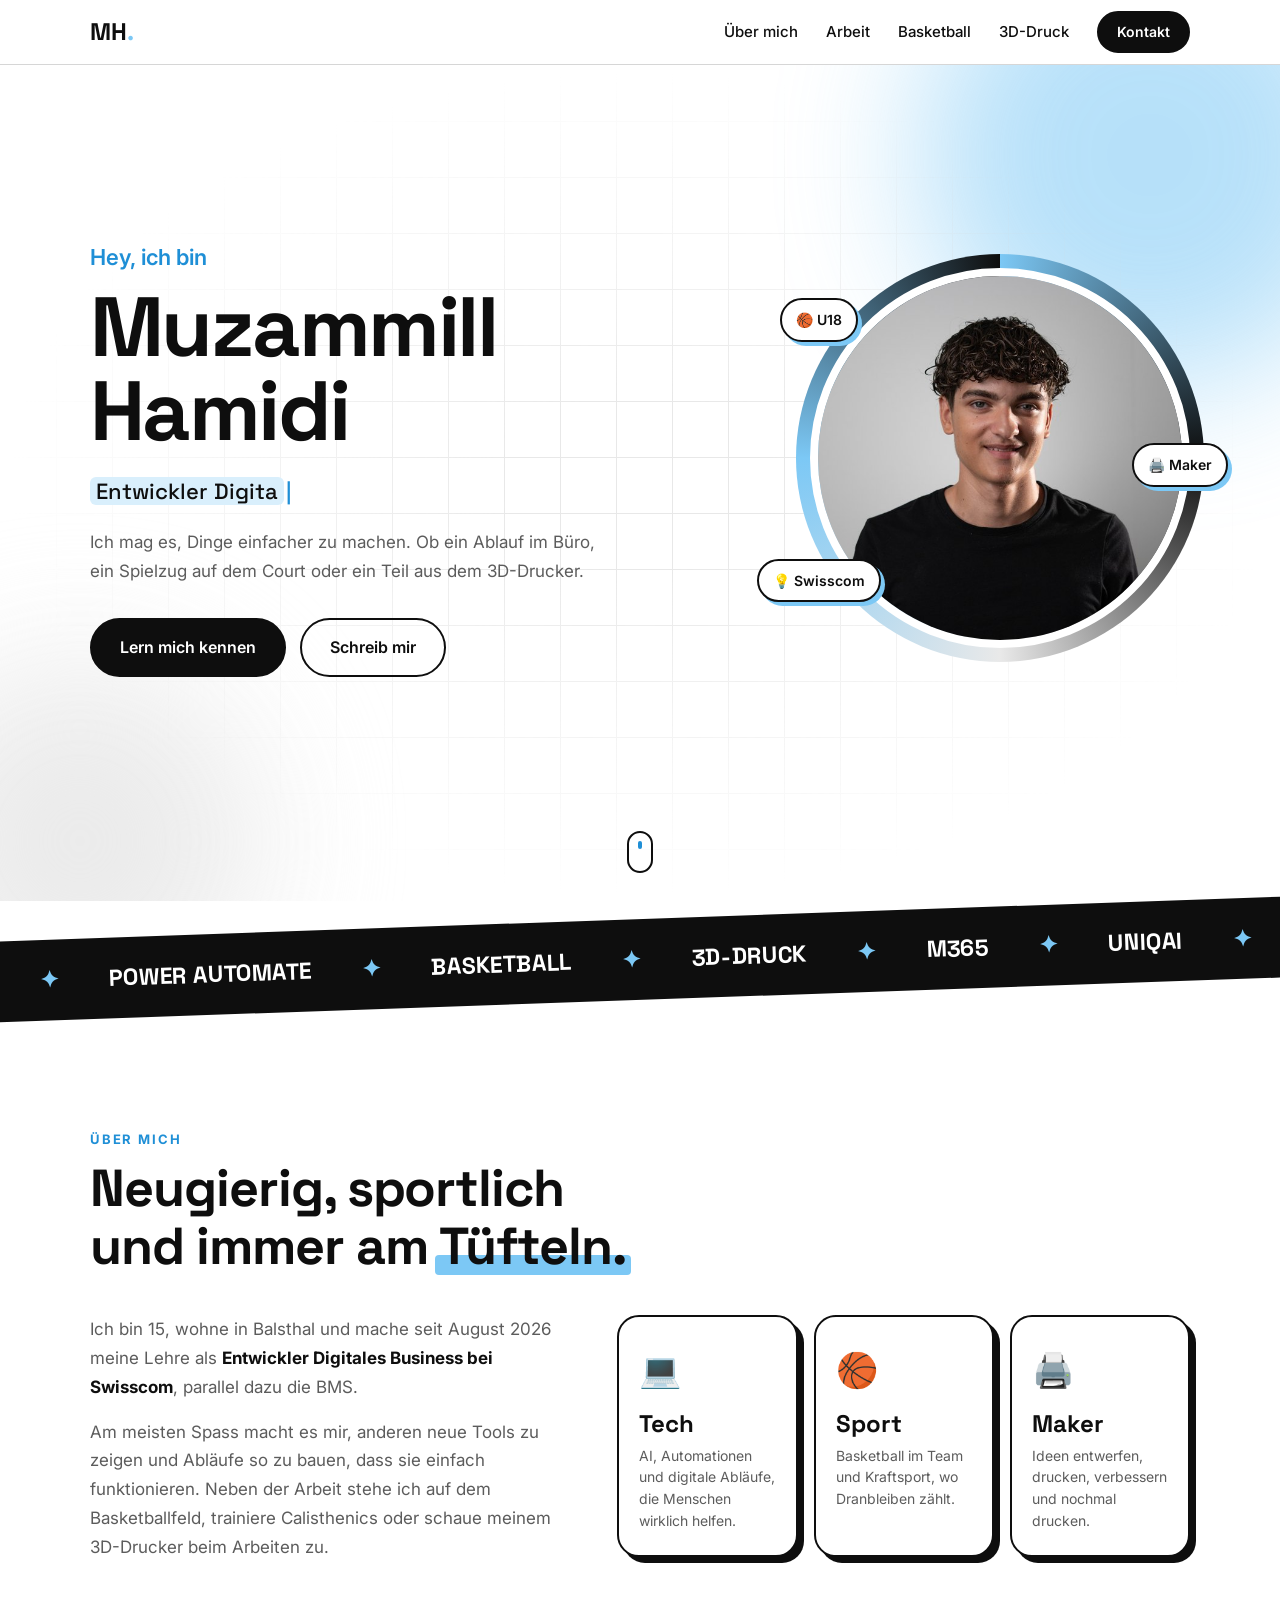
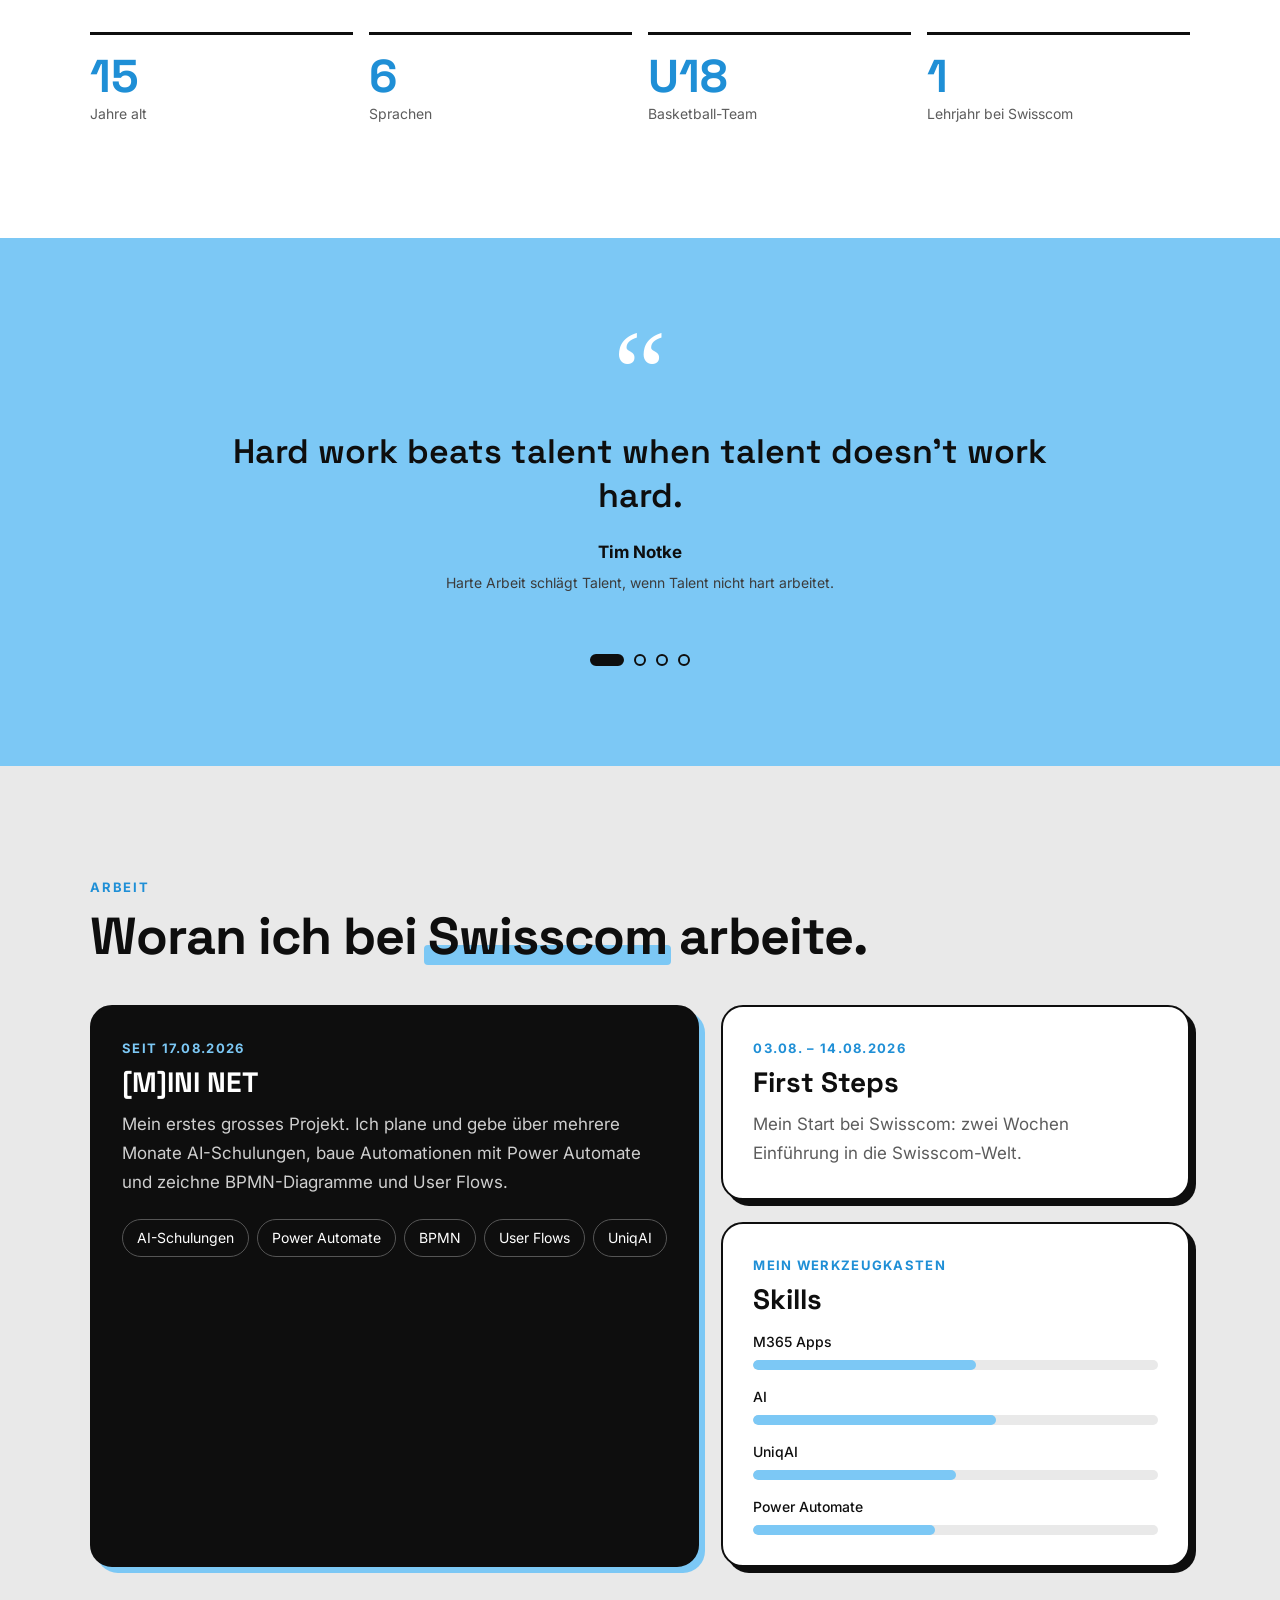
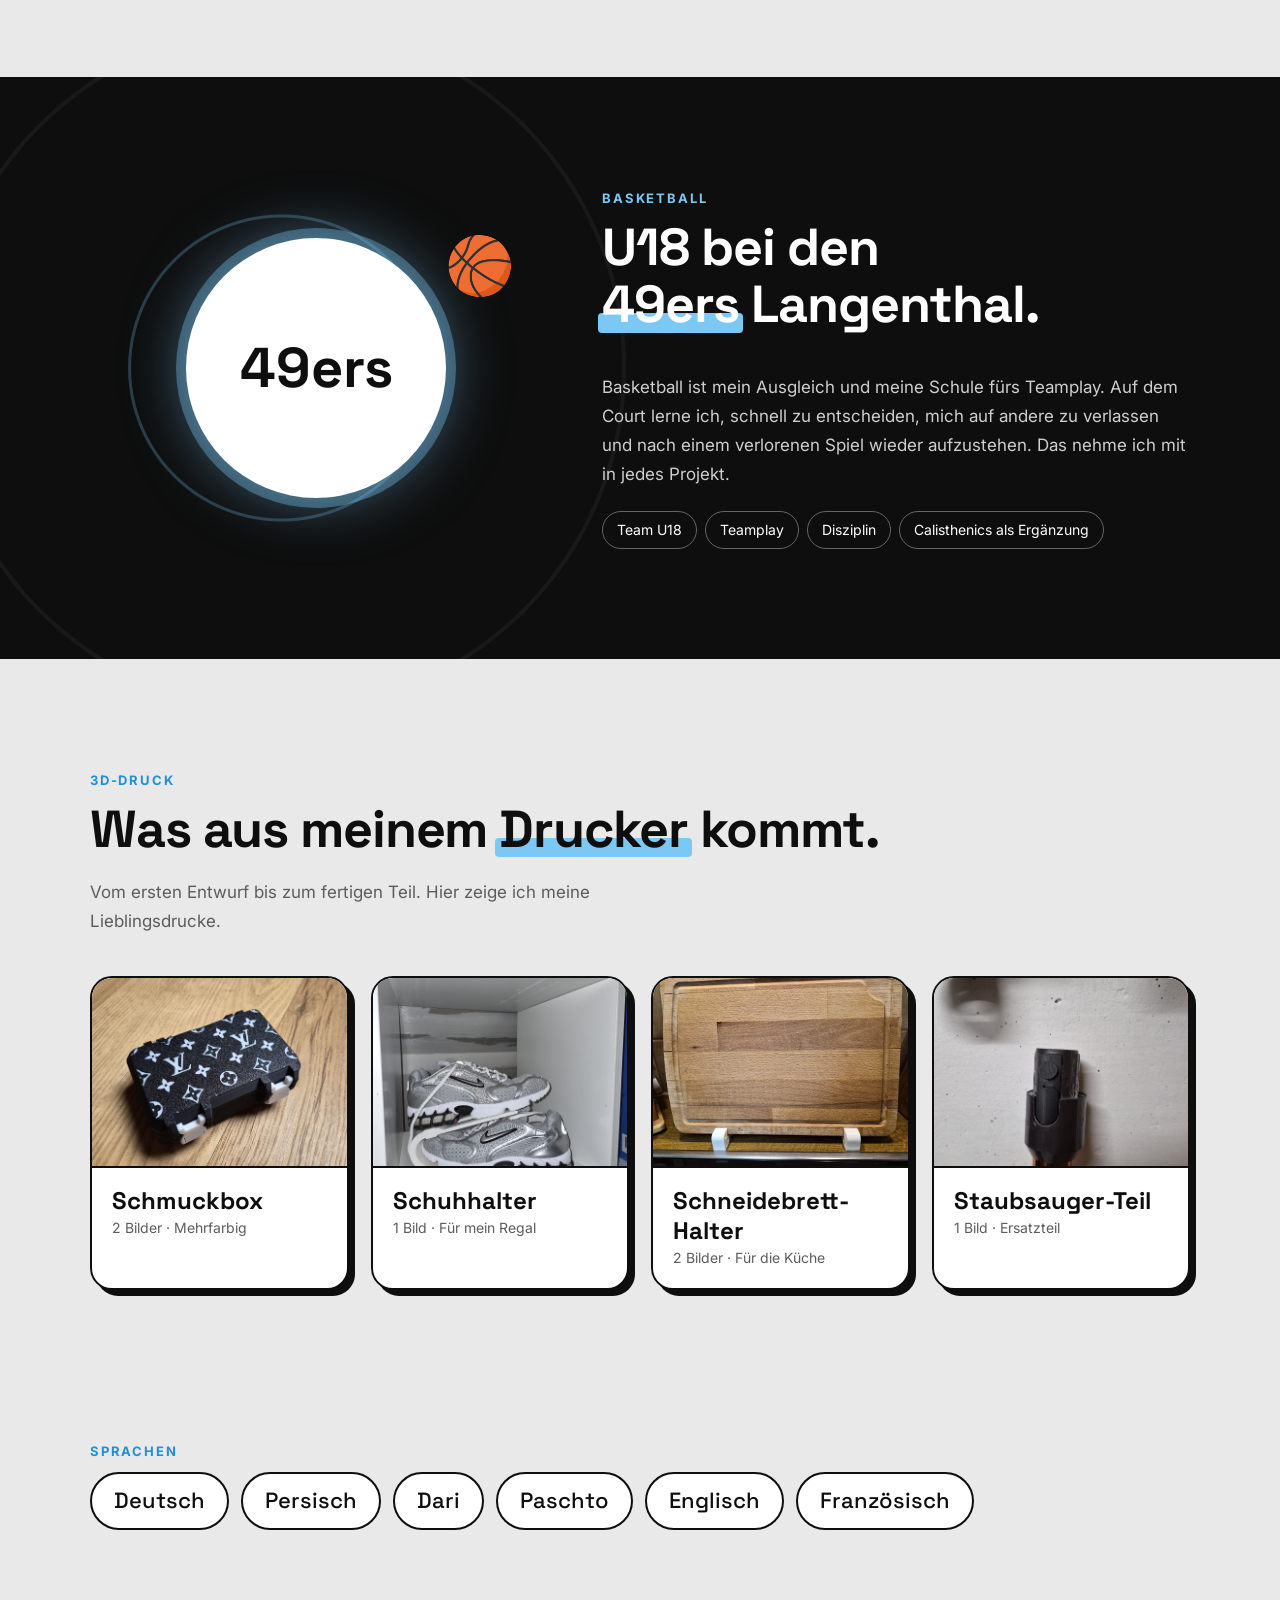
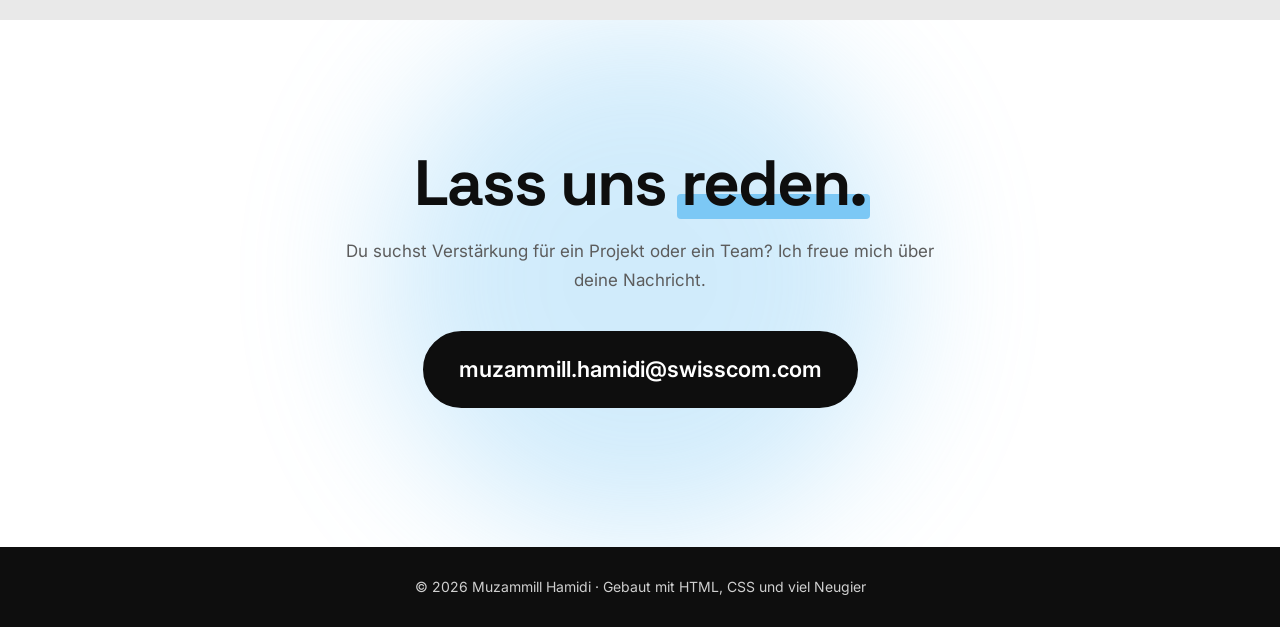
==== index.html @ befd512a "3D-Druck-Galerie mit echten Fotos, Grossansicht und getipptem Text Co-Authored-By: Claude Opus 5.5 (" ====
<!DOCTYPE html>
<html lang="de">
<head>
  <meta charset="UTF-8">
  <meta name="viewport" content="width=device-width, initial-scale=1.0">
  <title>Muzammill Hamidi</title>
  <meta name="description" content="Muzammill Hamidi: Lernender Entwickler Digitales Business bei Swisscom, Basketballer bei den 49ers Langenthal und Maker mit 3D-Drucker.">
  <link rel="preconnect" href="https://fonts.googleapis.com">
  <link rel="preconnect" href="https://fonts.gstatic.com" crossorigin>
  <link href="https://fonts.googleapis.com/css2?family=Space+Grotesk:wght@400;500;700&family=Inter:wght@400;500;600&display=swap" rel="stylesheet">
  <link rel="stylesheet" href="style.css?v=4">
</head>
<body class="loading">

  <div class="intro" aria-hidden="true"><div class="intro__logo">MH<span>.</span></div></div>

  <div class="progress" aria-hidden="true"></div>
  <div class="cursor-glow" aria-hidden="true"></div>

  <!-- ===== Navigation ===== -->
  <header class="nav">
    <div class="container nav__inner">
      <a href="#start" class="nav__logo">MH<span>.</span></a>
      <button class="nav__toggle" aria-label="Menü öffnen" aria-expanded="false">
        <span></span><span></span><span></span>
      </button>
      <nav class="nav__links">
        <a href="#ueber-mich">Über mich</a>
        <a href="#arbeit">Arbeit</a>
        <a href="#basketball">Basketball</a>
        <a href="#3d-druck">3D-Druck</a>
        <a href="#kontakt" class="btn btn--small">Kontakt</a>
      </nav>
    </div>
  </header>

  <main>

    <!-- ===== Hero ===== -->
    <section id="start" class="hero">
      <div class="blob blob--1" aria-hidden="true"></div>
      <div class="blob blob--2" aria-hidden="true"></div>
      <div class="grid-bg" aria-hidden="true"></div>

      <div class="container hero__inner">
        <div class="hero__text">
          <p class="hero__hello">Hey, ich bin</p>
          <h1 class="hero__name" data-split>Muzammill Hamidi</h1>
          <p class="hero__typed">
            <span class="typed" data-words="Entwickler Digitales Business|Basketballer bei den 49ers|3D-Druck-Maker|AI-Enthusiast"></span><span class="caret">|</span>
          </p>
          <p class="hero__lead">
            Ich mag es, Dinge einfacher zu machen. Ob ein Ablauf im Büro, ein Spielzug
            auf dem Court oder ein Teil aus dem 3D-Drucker.
          </p>
          <div class="hero__actions">
            <a href="#ueber-mich" class="btn magnetic">Lern mich kennen</a>
            <a href="#kontakt" class="btn btn--ghost magnetic">Schreib mir</a>
          </div>
        </div>
        <div class="hero__photo">
          <div class="ring" aria-hidden="true"></div>
          <img src="foto.jpg" alt="Porträt von Muzammill Hamidi">
          <span class="badge badge--1">🏀 U18</span>
          <span class="badge badge--2">💡 Swisscom</span>
          <span class="badge badge--3">🖨️ Maker</span>
        </div>
      </div>
      <a href="#ueber-mich" class="scroll-hint" aria-label="Nach unten scrollen"><span></span></a>
    </section>

    <!-- ===== Laufband ===== -->
    <div class="marquee" aria-hidden="true">
      <div class="marquee__track">
        <span>AI</span><span>Power Automate</span><span>Basketball</span><span>3D-Druck</span><span>M365</span><span>UniqAI</span><span>Calisthenics</span><span>User Flows</span><span>BPMN</span>
        <span>AI</span><span>Power Automate</span><span>Basketball</span><span>3D-Druck</span><span>M365</span><span>UniqAI</span><span>Calisthenics</span><span>User Flows</span><span>BPMN</span>
      </div>
    </div>

    <!-- ===== Über mich ===== -->
    <section id="ueber-mich" class="section">
      <div class="container">
        <p class="kicker reveal">Über mich</p>
        <h2 class="title reveal">Neugierig, sportlich <br>und immer am <span class="mark">Tüfteln.</span></h2>
        <div class="about">
          <div class="about__text reveal" data-anim="left">
            <p>
              Ich bin 15, wohne in Balsthal und mache seit August 2026 meine Lehre als
              <strong>Entwickler Digitales Business bei Swisscom</strong>, parallel dazu die BMS.
            </p>
            <p>
              Am meisten Spass macht es mir, anderen neue Tools zu zeigen und Abläufe so zu bauen,
              dass sie einfach funktionieren. Neben der Arbeit stehe ich auf dem Basketballfeld,
              trainiere Calisthenics oder schaue meinem 3D-Drucker beim Arbeiten zu.
            </p>
          </div>
          <div class="pillars">
            <div class="pillar reveal tilt" data-anim="flip">
              <span class="pillar__icon">💻</span>
              <h3>Tech</h3>
              <p>AI, Automationen und digitale Abläufe, die Menschen wirklich helfen.</p>
            </div>
            <div class="pillar reveal tilt" data-anim="flip">
              <span class="pillar__icon">🏀</span>
              <h3>Sport</h3>
              <p>Basketball im Team und Kraftsport, wo Dranbleiben zählt.</p>
            </div>
            <div class="pillar reveal tilt" data-anim="flip">
              <span class="pillar__icon">🖨️</span>
              <h3>Maker</h3>
              <p>Ideen entwerfen, drucken, verbessern und nochmal drucken.</p>
            </div>
          </div>
        </div>

        <div class="stats">
          <div class="stat reveal" data-anim="zoom"><span class="stat__num" data-count="15">0</span><span class="stat__label">Jahre alt</span></div>
          <div class="stat reveal" data-anim="zoom"><span class="stat__num" data-count="6">0</span><span class="stat__label">Sprachen</span></div>
          <div class="stat reveal" data-anim="zoom"><span class="stat__num" data-count="18" data-prefix="U">0</span><span class="stat__label">Basketball-Team</span></div>
          <div class="stat reveal" data-anim="zoom"><span class="stat__num" data-count="1">0</span><span class="stat__label">Lehrjahr bei Swisscom</span></div>
        </div>
      </div>
    </section>

    <!-- ===== Zitate ===== -->
    <section class="quotes" aria-label="Zitate, die mich motivieren">
      <div class="container">
        <span class="quotes__mark" aria-hidden="true">“</span>
        <div class="quotes__slides">
          <figure class="quote is-active">
            <blockquote>Hard work beats talent when talent doesn't work hard.</blockquote>
            <figcaption>Tim Notke <span>Harte Arbeit schlägt Talent, wenn Talent nicht hart arbeitet.</span></figcaption>
          </figure>
          <figure class="quote">
            <blockquote>Talent wins games, but teamwork and intelligence win championships.</blockquote>
            <figcaption>Michael Jordan <span>Talent gewinnt Spiele, Teamwork und Köpfchen gewinnen Meisterschaften.</span></figcaption>
          </figure>
          <figure class="quote">
            <blockquote>The best way to predict the future is to invent it.</blockquote>
            <figcaption>Alan Kay <span>Der beste Weg, die Zukunft vorherzusagen, ist, sie zu erfinden.</span></figcaption>
          </figure>
          <figure class="quote">
            <blockquote>Discipline is the bridge between goals and accomplishment.</blockquote>
            <figcaption>Jim Rohn <span>Disziplin ist die Brücke zwischen Zielen und Erfolg.</span></figcaption>
          </figure>
        </div>
        <div class="quotes__dots" role="tablist" aria-label="Zitat wählen"></div>
      </div>
    </section>

    <!-- ===== Arbeit ===== -->
    <section id="arbeit" class="section section--grey">
      <div class="container">
        <p class="kicker reveal">Arbeit</p>
        <h2 class="title reveal">Woran ich bei <span class="mark">Swisscom</span> arbeite.</h2>

        <div class="work">
          <article class="work__card work__card--big reveal tilt" data-anim="left">
            <p class="work__date">seit 17.08.2026</p>
            <h3>[M]INI NET</h3>
            <p>Mein erstes grosses Projekt. Ich plane und gebe über mehrere Monate AI-Schulungen,
              baue Automationen mit Power Automate und zeichne BPMN-Diagramme und User Flows.</p>
            <ul class="chips">
              <li>AI-Schulungen</li><li>Power Automate</li><li>BPMN</li><li>User Flows</li><li>UniqAI</li>
            </ul>
          </article>
          <article class="work__card reveal tilt" data-anim="right">
            <p class="work__date">03.08. – 14.08.2026</p>
            <h3>First Steps</h3>
            <p>Mein Start bei Swisscom: zwei Wochen Einführung in die Swisscom-Welt.</p>
          </article>
          <article class="work__card reveal tilt" data-anim="right">
            <p class="work__date">Mein Werkzeugkasten</p>
            <h3>Skills</h3>
            <div class="bars">
              <div class="bar"><span>M365 Apps</span><i style="--w:55%"></i></div>
              <div class="bar"><span>AI</span><i style="--w:60%"></i></div>
              <div class="bar"><span>UniqAI</span><i style="--w:50%"></i></div>
              <div class="bar"><span>Power Automate</span><i style="--w:45%"></i></div>
            </div>
          </article>
        </div>
      </div>
    </section>

    <!-- ===== Basketball ===== -->
    <section id="basketball" class="section section--court">
      <div class="court-lines" aria-hidden="true"></div>
      <div class="container basketball">
        <div class="basketball__logo reveal" data-anim="zoom">
          <a href="https://www.49ers.ch/" target="_blank" rel="noopener" class="logo-card tilt">
            <!-- Logo vom Verein 49ers Langenthal (49ers.ch) -->
            <img src="https://image.jimcdn.com/app/cms/image/transf/dimension=200x10000:format=jpg/path/s9ebbe057a96bcac0/image/ife8b5ab6457ed8f3/version/1695049292/image.jpg"
                 alt="Logo 49ers Langenthal"
                 onerror="this.replaceWith(Object.assign(document.createElement('span'),{className:'logo-fallback',textContent:'49ers'}))">
          </a>
          <div class="ball" aria-hidden="true">🏀</div>
        </div>
        <div class="basketball__text">
          <p class="kicker reveal">Basketball</p>
          <h2 class="title reveal">U18 bei den <br><span class="mark">49ers</span> Langenthal.</h2>
          <p class="reveal">
            Basketball ist mein Ausgleich und meine Schule fürs Teamplay. Auf dem Court lerne ich,
            schnell zu entscheiden, mich auf andere zu verlassen und nach einem verlorenen Spiel
            wieder aufzustehen. Das nehme ich mit in jedes Projekt.
          </p>
          <ul class="chips reveal">
            <li>Team U18</li><li>Teamplay</li><li>Disziplin</li><li>Calisthenics als Ergänzung</li>
          </ul>
        </div>
      </div>
    </section>

    <!-- ===== 3D-Druck ===== -->
    <section id="3d-druck" class="section section--grey">
      <div class="container">
        <p class="kicker reveal">3D-Druck</p>
        <h2 class="title reveal">Was aus meinem <span class="mark">Drucker</span> kommt.</h2>
        <p class="lead reveal">
          Vom ersten Entwurf bis zum fertigen Teil. Hier zeige ich meine Lieblingsdrucke.
        </p>

        <!-- So fügst du ein Projekt hinzu: Bilder in den Ordner "3d-druck" legen und eine Karte kopieren.
             data-images: alle Bilder des Projekts, getrennt mit |  (das erste wird auf der Karte gezeigt)
             data-text: der Text, der in der Grossansicht getippt wird -->
        <div class="gallery">
          <figure class="print reveal tilt" data-anim="flip"
                  data-images="3d-druck/schmuckbox-1.jpg|3d-druck/schmuckbox-2.jpg"
                  data-text="Eine Box für meine Uhr, Ketten und Kopfhörer. Mit Scharnier, zwei Klickverschlüssen und einem Muster auf dem Deckel und innen, mehrfarbig gedruckt.">
            <div class="print__img"><img src="3d-druck/schmuckbox-1.jpg" alt="Schwarze Schmuckbox mit weissem Muster" loading="lazy"></div>
            <figcaption><h3>Schmuckbox</h3><p>2 Bilder · Mehrfarbig</p></figcaption>
          </figure>
          <figure class="print reveal tilt" data-anim="flip"
                  data-images="3d-druck/schuhhalter-1.jpg"
                  data-text="Ein Schuh-Stapler: Ein Schuh steht oben, der andere darunter. So passen doppelt so viele Sneaker ins Regal.">
            <div class="print__img"><img src="3d-druck/schuhhalter-1.jpg" alt="Sneaker übereinander auf einem weissen Schuhhalter" loading="lazy"></div>
            <figcaption><h3>Schuhhalter</h3><p>1 Bild · Für mein Regal</p></figcaption>
          </figure>
          <figure class="print reveal tilt" data-anim="flip"
                  data-images="3d-druck/schneidebrett-1.jpg|3d-druck/schneidebrett-2.jpg"
                  data-text="Zwei Halter, damit unsere Schneidebretter in der Küche aufrecht stehen und trocknen können. Die Löcher sparen Material und lassen Luft durch.">
            <div class="print__img"><img src="3d-druck/schneidebrett-1.jpg" alt="Schneidebrett in zwei weissen Haltern" loading="lazy"></div>
            <figcaption><h3>Schneidebrett-Halter</h3><p>2 Bilder · Für die Küche</p></figcaption>
          </figure>
          <figure class="print reveal tilt" data-anim="flip"
                  data-images="3d-druck/staubsauger-1.jpg"
                  data-text="Ein eigenes Ersatzteil für unseren Staubsauger. Gemessen, konstruiert und so gedruckt, dass es genau auf das Rohr passt.">
            <div class="print__img"><img src="3d-druck/staubsauger-1.jpg" alt="Schwarzes gedrucktes Teil am Staubsaugerrohr" loading="lazy"></div>
            <figcaption><h3>Staubsauger-Teil</h3><p>1 Bild · Ersatzteil</p></figcaption>
          </figure>
        </div>
      </div>
    </section>

    <!-- ===== Sprachen ===== -->
    <section class="section section--tight section--grey">
      <div class="container">
        <p class="kicker reveal">Sprachen</p>
        <ul class="langs reveal">
          <li>Deutsch</li><li>Persisch</li><li>Dari</li><li>Paschto</li><li>Englisch</li><li>Französisch</li>
        </ul>
      </div>
    </section>

    <!-- ===== Kontakt ===== -->
    <section id="kontakt" class="section contact">
      <div class="blob blob--3" aria-hidden="true"></div>
      <div class="container">
        <h2 class="contact__title reveal" data-anim="zoom">Lass uns <span class="mark">reden.</span></h2>
        <p class="lead reveal">Du suchst Verstärkung für ein Projekt oder ein Team? Ich freue mich über deine Nachricht.</p>
        <a href="mailto:muzammill.hamidi@swisscom.com" class="btn btn--big magnetic reveal">muzammill.hamidi@swisscom.com</a>
      </div>
    </section>

  </main>

  <footer class="footer">
    <div class="container">
      <p>© <span id="jahr"></span> Muzammill Hamidi · Gebaut mit HTML, CSS und viel Neugier</p>
    </div>
  </footer>

  <!-- Grossansicht für 3D-Drucke -->
  <div class="lightbox" hidden>
    <button class="lightbox__close" aria-label="Schliessen">×</button>
    <div class="lightbox__body">
      <div class="lightbox__stage">
        <img class="lightbox__img" src="" alt="">
        <button class="lightbox__nav lightbox__nav--prev" aria-label="Vorheriges Bild">‹</button>
        <button class="lightbox__nav lightbox__nav--next" aria-label="Nächstes Bild">›</button>
      </div>
      <div class="lightbox__thumbs"></div>
      <div class="lightbox__info">
        <h3 class="lightbox__title"></h3>
        <p class="lightbox__text"><span class="lightbox__typed"></span><span class="caret">|</span></p>
      </div>
    </div>
  </div>

  <script src="script.js?v=4"></script>
</body>
</html>
---- style.css ----
/* ===== Farben (Hellblau, Weiss, Schwarz, Grau vom Lebenslauf) ===== */
:root {
  --white: #ffffff;
  --black: #0e0e0e;
  --grey: #e9e9e9;        /* Hellgrau vom Lebenslauf */
  --grey-dark: #3c3c3c;   /* Anthrazit vom Lebenslauf */
  --muted: #5c5c5c;
  --line: #d6d6d6;
  --blue: #7cc8f5;        /* Hellblau */
  --blue-soft: #d9effc;
  --blue-text: #1f8fd6;   /* Hellblau, etwas kräftiger für Text auf Weiss */
  --radius: 22px;
  --max: 1140px;

  /* Schriftgrössen: immer Titel > Untertitel > Text */
  --fs-h1: clamp(44px, 7vw, 84px);
  --fs-h2: clamp(32px, 4.6vw, 52px);
  --fs-h3: clamp(20px, 2vw, 24px);
  --fs-sub: clamp(18px, 2.2vw, 22px);
  --fs-body: 17px;
  --fs-small: 14px;
  --fs-kicker: 13px;
}

* { box-sizing: border-box; margin: 0; padding: 0; }

html { scroll-behavior: smooth; scroll-padding-top: 72px; }

body {
  font-family: "Inter", system-ui, -apple-system, "Segoe UI", sans-serif;
  color: var(--black);
  background: var(--white);
  line-height: 1.7;
  font-size: var(--fs-body);
  overflow-x: hidden;
}
body.loading { overflow: hidden; }

h1, h2, h3, .nav__logo, .stat__num, .quote blockquote, .hero__typed, .marquee span, .langs li {
  font-family: "Space Grotesk", "Inter", sans-serif;
}
h3 { font-size: var(--fs-h3); line-height: 1.25; }

main { overflow-x: clip; }
img { max-width: 100%; display: block; }
a { color: inherit; text-decoration: none; }
ul, ol { list-style: none; }

.container { width: 100%; max-width: var(--max); margin: 0 auto; padding: 0 20px; position: relative; z-index: 2; }

/* ===== Intro-Animation ===== */
.intro {
  position: fixed; inset: 0; z-index: 100; background: var(--black); color: var(--white);
  display: flex; align-items: center; justify-content: center;
  transition: transform .9s cubic-bezier(.77,0,.18,1);
}
.intro__logo { font-family: "Space Grotesk", sans-serif; font-size: 72px; font-weight: 700; letter-spacing: -.02em; animation: introPulse 1s ease both; }
.intro__logo span { color: var(--blue); }
.intro.done { transform: translateY(-100%); }
@keyframes introPulse { from { opacity: 0; transform: scale(.7); } to { opacity: 1; transform: none; } }

/* ===== Scroll-Fortschritt & Cursor-Licht ===== */
.progress {
  position: fixed; top: 0; left: 0; height: 4px; width: 100%; z-index: 50;
  background: var(--blue); transform-origin: left; transform: scaleX(0);
}
.cursor-glow {
  position: fixed; top: 0; left: 0; width: 380px; height: 380px; border-radius: 50%;
  pointer-events: none; z-index: 1; opacity: 0;
  background: radial-gradient(circle, rgba(124, 200, 245, .35), transparent 65%);
  transform: translate(-50%, -50%); transition: opacity .3s;
}

/* ===== Buttons ===== */
.btn {
  position: relative; overflow: hidden;
  display: inline-block; padding: 14px 28px; border-radius: 999px;
  background: var(--black); color: var(--white); font-weight: 600; font-size: 16px;
  border: 2px solid var(--black);
  transition: background .25s, color .25s, box-shadow .25s, transform .25s;
  overflow-wrap: anywhere;
}
.btn::after {   /* Glanz, der über den Button läuft */
  content: ""; position: absolute; top: 0; left: -60%; width: 40%; height: 100%;
  background: linear-gradient(90deg, transparent, rgba(255,255,255,.45), transparent);
  transform: skewX(-20deg); animation: shine 3.5s ease-in-out infinite;
}
@keyframes shine { 0%, 60% { left: -60%; } 100% { left: 130%; } }
.btn:hover, .btn:active { background: var(--blue); border-color: var(--blue); color: var(--black); box-shadow: 0 12px 30px rgba(124, 200, 245, .55); }
.btn--ghost { background: transparent; color: var(--black); }
.btn--ghost::after { display: none; }
.btn--small { padding: 7px 18px; font-size: var(--fs-small); }
.btn--big { font-size: var(--fs-sub); padding: 18px 34px; }

/* ===== Navigation ===== */
.nav {
  position: sticky; top: 0; z-index: 40;
  background: rgba(255, 255, 255, .8); backdrop-filter: blur(12px);
  border-bottom: 1px solid var(--line);
}
.nav__inner { display: flex; align-items: center; justify-content: space-between; height: 64px; }
.nav__logo { font-weight: 700; font-size: 24px; }
.nav__logo span { color: var(--blue); }
.nav__links { display: flex; align-items: center; gap: 28px; font-size: 15px; font-weight: 500; }
.nav__links a:not(.btn) { position: relative; }
.nav__links a:not(.btn)::after {
  content: ""; position: absolute; left: 0; bottom: -4px; height: 3px; width: 100%; border-radius: 2px;
  background: var(--blue); transform: scaleX(0); transform-origin: right; transition: transform .3s;
}
.nav__links a:not(.btn):hover::after { transform: scaleX(1); transform-origin: left; }
.nav__toggle { display: none; background: none; border: 0; cursor: pointer; padding: 8px; }
.nav__toggle span { display: block; width: 24px; height: 2px; background: var(--black); margin: 5px 0; transition: transform .3s, opacity .3s; }
.nav__toggle[aria-expanded="true"] span:nth-child(1) { transform: translateY(7px) rotate(45deg); }
.nav__toggle[aria-expanded="true"] span:nth-child(2) { opacity: 0; }
.nav__toggle[aria-expanded="true"] span:nth-child(3) { transform: translateY(-7px) rotate(-45deg); }

/* ===== Hintergrund-Effekte ===== */
.blob {
  position: absolute; border-radius: 50%; filter: blur(70px); z-index: 0;
  animation: float 12s ease-in-out infinite alternate;
}
.blob--1 { width: 460px; height: 460px; background: var(--blue); top: -140px; right: -100px; opacity: .55; }
.blob--2 { width: 360px; height: 360px; background: var(--grey); bottom: -120px; left: -100px; opacity: .9; animation-delay: -5s; }
.blob--3 { width: 520px; height: 520px; background: var(--blue); top: 0; left: 50%; margin-left: -260px; opacity: .35; }
@keyframes float {
  0% { transform: translate(0, 0) scale(1); }
  100% { transform: translate(-60px, 60px) scale(1.2); }
}
.grid-bg {
  position: absolute; inset: 0; z-index: 0;
  background-image: linear-gradient(var(--line) 1px, transparent 1px), linear-gradient(90deg, var(--line) 1px, transparent 1px);
  background-size: 56px 56px; opacity: .55;
  mask-image: radial-gradient(ellipse at center, #000 15%, transparent 70%);
  -webkit-mask-image: radial-gradient(ellipse at center, #000 15%, transparent 70%);
}

/* ===== Hero ===== */
.hero { position: relative; overflow: hidden; min-height: calc(100vh - 64px); display: flex; align-items: center; padding: 60px 0 110px; }
.hero__inner { display: grid; grid-template-columns: 1.25fr 1fr; gap: 60px; align-items: center; }
.hero__hello { color: var(--blue-text); font-weight: 600; font-size: var(--fs-sub); }
.hero__name { font-size: var(--fs-h1); line-height: 1; letter-spacing: -0.03em; margin: 8px 0 20px; }
.hero__name .word { display: inline-block; white-space: nowrap; }
.hero__name .char { display: inline-block; opacity: 0; transform: translateY(80%) rotate(10deg); }
.started .hero__name .char { animation: charIn .8s cubic-bezier(.2,.8,.2,1) forwards; }
@keyframes charIn { to { opacity: 1; transform: none; } }
.hero__typed { font-size: var(--fs-sub); font-weight: 500; min-height: 1.5em; }
.typed { background: var(--blue-soft); padding: 0 6px; border-radius: 6px; }
.caret { color: var(--blue-text); animation: blink 1s steps(1) infinite; margin-left: 2px; }
@keyframes blink { 50% { opacity: 0; } }
.hero__lead { color: var(--muted); max-width: 520px; margin-top: 18px; }
.hero__actions { display: flex; flex-wrap: wrap; gap: 14px; margin-top: 32px; }

.hero__photo { position: relative; max-width: 380px; margin-left: auto; width: 100%; }
.hero__photo img {
  position: relative; z-index: 1; width: 100%; aspect-ratio: 1; object-fit: cover; border-radius: 50%;
  border: 8px solid var(--white);
}
.ring {
  position: absolute; inset: -14px; border-radius: 50%; z-index: 0;
  background: conic-gradient(from 0deg, var(--blue), var(--black) 25%, var(--grey) 50%, var(--blue) 75%, var(--black));
  animation: spin 6s linear infinite;
}
@keyframes spin { to { transform: rotate(360deg); } }
.badge {
  position: absolute; z-index: 2; background: var(--white);
  border: 2px solid var(--black); padding: 8px 14px; border-radius: 999px; font-size: var(--fs-small); font-weight: 600;
  box-shadow: 4px 4px 0 var(--blue);
  animation: bob 3.5s ease-in-out infinite;
}
.badge--1 { top: 8%; left: -8%; }
.badge--2 { bottom: 12%; left: -14%; animation-delay: -1.2s; }
.badge--3 { top: 46%; right: -10%; animation-delay: -2.4s; }
@keyframes bob { 50% { transform: translateY(-14px) rotate(-3deg); } }

.scroll-hint {
  position: absolute; bottom: 28px; left: 50%; margin-left: -13px; z-index: 2;
  width: 26px; height: 42px; border: 2px solid var(--black); border-radius: 20px;
}
.scroll-hint span {
  position: absolute; left: 50%; top: 8px; width: 4px; height: 8px; margin-left: -2px;
  background: var(--blue-text); border-radius: 2px; animation: scrollDot 1.6s infinite;
}
@keyframes scrollDot { 0% { opacity: 0; transform: translateY(0); } 40% { opacity: 1; } 100% { opacity: 0; transform: translateY(14px); } }

/* ===== Laufband ===== */
.marquee { overflow: hidden; background: var(--black); padding: 20px 0; transform: rotate(-2deg) scale(1.05); margin: 20px 0; }
.marquee__track { display: flex; gap: 48px; width: max-content; animation: marquee 25s linear infinite; }
.marquee span { font-size: var(--fs-sub); font-weight: 700; color: var(--white); white-space: nowrap; text-transform: uppercase; }
.marquee span::after { content: "✦"; color: var(--blue); margin-left: 48px; }
@keyframes marquee { to { transform: translateX(-50%); } }

/* ===== Sektionen ===== */
.section { padding: 110px 0; position: relative; overflow: hidden; }
.section--grey { background: var(--grey); }
.section--tight { padding: 40px 0 90px; }
.kicker { color: var(--blue-text); font-weight: 700; text-transform: uppercase; letter-spacing: .14em; font-size: var(--fs-kicker); margin-bottom: 10px; }
.title { font-size: var(--fs-h2); line-height: 1.1; letter-spacing: -0.02em; margin-bottom: 40px; }
.mark { position: relative; white-space: nowrap; z-index: 0; }
.mark::before {  /* hellblauer Marker, der sich beim Scrollen aufzieht */
  content: ""; position: absolute; left: -4px; right: -4px; bottom: .08em; height: .38em; z-index: -1;
  background: var(--blue); border-radius: 4px; transform: scaleX(0); transform-origin: left;
  transition: transform .9s cubic-bezier(.2,.8,.2,1) .4s;
}
.visible .mark::before, .mark.visible::before { transform: scaleX(1); }
.lead { color: var(--muted); max-width: 600px; margin: -20px 0 40px; }

/* Über mich */
.about { display: grid; grid-template-columns: 1fr 1.2fr; gap: 50px; align-items: start; }
.about__text { color: var(--muted); }
.about__text strong { color: var(--black); }
.about__text p + p { margin-top: 16px; }
.pillars { display: grid; grid-template-columns: repeat(3, 1fr); gap: 16px; }
.card-base, .pillar, .work__card, .print {
  background: var(--white); border: 2px solid var(--black); border-radius: var(--radius);
  box-shadow: 6px 6px 0 var(--black);
  transition: transform .3s, box-shadow .3s, background .3s;
}
.pillar:hover, .work__card:hover, .print:hover,
.pillar:active, .work__card:active, .print:active {
  transform: translate(-4px, -4px); box-shadow: 10px 10px 0 var(--blue);
}
.pillar { padding: 24px 20px; }
.pillar__icon { font-size: 34px; display: inline-block; margin-bottom: 10px; transition: transform .4s; }
.pillar:hover .pillar__icon { transform: scale(1.3) rotate(-12deg); }
.pillar h3 { margin-bottom: 6px; }
.pillar p { color: var(--muted); font-size: var(--fs-small); line-height: 1.55; }

.stats { display: grid; grid-template-columns: repeat(4, 1fr); gap: 16px; margin-top: 70px; }
.stat { border-top: 3px solid var(--black); padding-top: 18px; }
.stat__num { display: block; font-size: clamp(30px, 4vw, 46px); font-weight: 700; line-height: 1; color: var(--blue-text); }
.stat__label { color: var(--muted); font-size: var(--fs-small); }

/* Zitate */
.quotes { position: relative; overflow: hidden; padding: 100px 0; background: var(--blue); text-align: center; }
.quotes__mark { display: block; font-family: Georgia, serif; font-size: 120px; line-height: .6; color: var(--white); }
.quotes__slides { position: relative; min-height: 200px; max-width: 860px; margin: 20px auto 0; }
.quote { position: absolute; inset: 0; opacity: 0; transform: translateY(30px) scale(.97); transition: opacity .7s, transform .7s; pointer-events: none; }
.quote.is-active { opacity: 1; transform: none; pointer-events: auto; }
.quote blockquote { font-size: clamp(22px, 3.2vw, 34px); line-height: 1.3; font-weight: 600; }
.quote figcaption { margin-top: 20px; font-weight: 700; font-size: var(--fs-body); }
.quote figcaption span { display: block; font-weight: 400; color: var(--grey-dark); font-size: var(--fs-small); margin-top: 4px; }
.quotes__dots { display: flex; justify-content: center; gap: 10px; margin-top: 24px; }
.quotes__dots button { width: 12px; height: 12px; border-radius: 999px; border: 2px solid var(--black); background: transparent; cursor: pointer; transition: width .3s, background .3s; }
.quotes__dots button[aria-selected="true"] { width: 34px; background: var(--black); }

/* Arbeit */
.work { display: grid; grid-template-columns: 1.3fr 1fr; grid-template-rows: auto auto; gap: 22px; }
.work__card { padding: 30px; position: relative; overflow: hidden; }
.work__card--big { grid-row: span 2; background: var(--black); color: var(--white); box-shadow: 6px 6px 0 var(--blue); }
.work__card--big p { color: #cfcfcf !important; }
.work__card--big .chips li { border-color: #555; color: var(--white); }
.work__card h3 { font-size: clamp(22px, 2.4vw, 28px); margin-bottom: 10px; }
.work__card p { color: var(--muted); }
.work__date { font-size: var(--fs-kicker); text-transform: uppercase; letter-spacing: .1em; font-weight: 700; color: var(--blue-text) !important; margin-bottom: 6px; }
.work__card--big .work__date { color: var(--blue) !important; }
.chips { display: flex; flex-wrap: wrap; gap: 8px; margin-top: 22px; }
.chips li { border: 1.5px solid var(--black); padding: 6px 14px; border-radius: 999px; font-size: var(--fs-small); transition: background .2s; }
.chips li:hover { background: var(--blue); color: var(--black); border-color: var(--blue); }
.bars { display: grid; gap: 12px; margin-top: 8px; }
.bar span { font-size: var(--fs-small); font-weight: 500; }
.bar i { display: block; height: 10px; border-radius: 10px; background: var(--grey); position: relative; overflow: hidden; margin-top: 4px; }
.bar i::after {
  content: ""; position: absolute; inset: 0; width: var(--w); border-radius: 10px; background: var(--blue);
  transform: scaleX(0); transform-origin: left; transition: transform 1.6s cubic-bezier(.2,.8,.2,1) .3s;
}
.visible .bar i::after { transform: scaleX(1); }

/* Basketball (schwarzer Bereich) */
.section--court { background: var(--black); color: var(--white); }
.section--court .kicker { color: var(--blue); }
.court-lines {
  position: absolute; inset: 0; z-index: 0; opacity: .25;
  background:
    radial-gradient(circle at 22% 50%, transparent 150px, var(--blue) 151px, var(--blue) 153px, transparent 154px),
    radial-gradient(circle at 22% 50%, transparent 340px, var(--grey-dark) 341px, var(--grey-dark) 344px, transparent 345px);
  animation: courtPulse 6s ease-in-out infinite alternate;
}
@keyframes courtPulse { to { transform: scale(1.08); } }
.basketball { display: grid; grid-template-columns: 1fr 1.3fr; gap: 60px; align-items: center; }
.basketball__text p { color: #cfcfcf; }
.basketball .chips li { border-color: #666; }
.basketball__logo { position: relative; display: flex; justify-content: center; }
.logo-card {
  display: flex; align-items: center; justify-content: center;
  width: 260px; height: 260px; border-radius: 50%; background: var(--white); padding: 34px;
  box-shadow: 0 0 0 10px rgba(124, 200, 245, .35), 0 0 60px rgba(124, 200, 245, .5);
  animation: glow 3s ease-in-out infinite alternate;
}
@keyframes glow { to { box-shadow: 0 0 0 18px rgba(124, 200, 245, .15), 0 0 90px rgba(124, 200, 245, .7); } }
.logo-card img { max-height: 100%; object-fit: contain; }
.logo-fallback { color: var(--black); font-family: "Space Grotesk", sans-serif; font-size: 56px; font-weight: 700; }
.ball { position: absolute; right: 6%; top: -20px; font-size: 56px; animation: bounce .9s cubic-bezier(.5,0,.5,1) infinite alternate; }
@keyframes bounce { 0% { transform: translateY(0) rotate(0); } 100% { transform: translateY(90px) rotate(200deg); } }

/* 3D-Druck Galerie */
.gallery { display: grid; grid-template-columns: repeat(4, 1fr); gap: 22px; }
.print { overflow: hidden; cursor: pointer; }
.print__img { position: relative; aspect-ratio: 4 / 3; overflow: hidden; background: var(--grey); border-bottom: 2px solid var(--black); }
.print__img img { width: 100%; height: 100%; object-fit: cover; transition: transform .6s; }
.print__img::after { content: "Ansehen ↗"; position: absolute; right: 12px; bottom: 12px; background: var(--white); border: 2px solid var(--black); border-radius: 999px; padding: 4px 12px; font-size: var(--fs-small); font-weight: 600; opacity: 0; transform: translateY(8px); transition: opacity .3s, transform .3s; }
.print:hover .print__img::after { opacity: 1; transform: none; }
.print:hover .print__img img { transform: scale(1.1) rotate(1deg); }
.print__img--empty {
  display: flex; align-items: center; justify-content: center; color: var(--grey-dark); font-size: var(--fs-small); font-weight: 600;
  background: repeating-linear-gradient(45deg, var(--grey) 0 14px, var(--blue-soft) 14px 28px);
  background-size: 200% 200%; animation: stripes 8s linear infinite;
}
@keyframes stripes { to { background-position: 100% 100%; } }
.print__img--empty span { background: var(--white); border: 2px dashed var(--black); padding: 6px 14px; border-radius: 999px; }
.print figcaption { padding: 18px 20px; }
.print p { color: var(--muted); font-size: var(--fs-small); }

.lightbox {
  position: fixed; inset: 0; z-index: 60; background: rgba(14,14,14,.88); backdrop-filter: blur(6px);
  display: flex; align-items: center; justify-content: center; padding: 20px;
}
.lightbox[hidden] { display: none; }
.lightbox__body {
  max-width: 820px; width: 100%; max-height: calc(100vh - 40px); overflow-y: auto;
  background: var(--white); border: 2px solid var(--black); border-radius: var(--radius);
  box-shadow: 10px 10px 0 var(--blue); animation: pop .45s cubic-bezier(.2,.8,.2,1);
}
@keyframes pop { from { opacity: 0; transform: scale(.85) rotate(-2deg); } }
.lightbox__stage { position: relative; background: var(--grey); border-bottom: 2px solid var(--black); }
.lightbox__img { width: 100%; max-height: 62vh; object-fit: contain; margin: 0 auto; }
.lightbox__img.swap { animation: imgIn .5s ease; }
@keyframes imgIn { from { opacity: 0; transform: scale(1.04); } }
.lightbox__nav {
  position: absolute; top: 50%; margin-top: -24px; width: 48px; height: 48px; border-radius: 50%;
  border: 2px solid var(--black); background: var(--white); font-size: 28px; line-height: 1; cursor: pointer;
  box-shadow: 3px 3px 0 var(--black); transition: background .2s;
}
.lightbox__nav:hover { background: var(--blue); }
.lightbox__nav[hidden] { display: none; }
.lightbox__nav--prev { left: 14px; }
.lightbox__nav--next { right: 14px; }
.lightbox__thumbs { display: flex; gap: 10px; padding: 14px 24px 0; }
.lightbox__thumbs:empty { display: none; }
.lightbox__thumbs button {
  width: 64px; height: 64px; border-radius: 12px; border: 2px solid var(--line); cursor: pointer;
  background-size: cover; background-position: center; opacity: .6; transition: opacity .2s, border-color .2s;
}
.lightbox__thumbs button.active { opacity: 1; border-color: var(--black); box-shadow: 3px 3px 0 var(--blue); }
.lightbox__info { padding: 20px 24px 26px; }
.lightbox__title { font-size: var(--fs-h3); margin-bottom: 8px; }
.lightbox__text { font-family: "Space Grotesk", sans-serif; font-size: var(--fs-sub); line-height: 1.5; min-height: 4.5em; }
.lightbox__typed { background: var(--blue-soft); padding: 0 4px; border-radius: 4px; box-decoration-break: clone; -webkit-box-decoration-break: clone; }
.lightbox__close { position: absolute; top: 14px; right: 22px; background: none; border: 0; color: var(--white); font-size: 44px; cursor: pointer; z-index: 2; }

/* Sprachen */
.langs { display: flex; flex-wrap: wrap; gap: 12px; }
.langs li { font-size: clamp(18px, 2vw, 22px); font-weight: 500; padding: 8px 22px; border: 2px solid var(--black); border-radius: 999px; background: var(--white); transition: background .3s, transform .3s; }
.langs li:hover, .langs li:active { background: var(--blue); transform: translateY(-4px) rotate(-3deg); }

/* Kontakt */
.contact { text-align: center; padding: 130px 0; }
.contact__title { font-size: clamp(36px, 6vw, 64px); line-height: 1.05; letter-spacing: -0.03em; margin-bottom: 20px; }
.contact .lead { margin: 0 auto 36px; }

/* Footer */
.footer { padding: 28px 0; text-align: center; color: #cfcfcf; font-size: var(--fs-small); background: var(--black); }

/* ===== Einblenden beim Scrollen (verschiedene Richtungen) ===== */
.reveal { opacity: 0; transform: translateY(60px); transition: opacity .9s cubic-bezier(.2,.8,.2,1), transform .9s cubic-bezier(.2,.8,.2,1); transition-delay: var(--d, 0s); }
.reveal[data-anim="left"] { transform: translateX(-80px); }
.reveal[data-anim="right"] { transform: translateX(80px); }
.reveal[data-anim="zoom"] { transform: scale(.8); }
.reveal[data-anim="flip"] { transform: perspective(800px) rotateX(35deg) translateY(40px); }
.reveal.visible { opacity: 1; transform: none; }
/* Nach dem Einblenden übernehmen Hover-Effekte wieder */
.reveal.visible.pillar, .reveal.visible.work__card, .reveal.visible.print { transition: transform .3s, box-shadow .3s, opacity .9s; }

/* ===== Tablet ===== */
@media (max-width: 960px) {
  .about, .basketball { grid-template-columns: 1fr; }
  .gallery { grid-template-columns: repeat(2, 1fr); }
  .stats { grid-template-columns: repeat(2, 1fr); }
}

/* ===== Handy ===== */
@media (max-width: 760px) {
  :root { --fs-body: 16px; }
  .hero { text-align: center; min-height: auto; padding: 50px 0 110px; }
  .hero__inner { grid-template-columns: 1fr; gap: 44px; }
  .hero__photo { order: -1; max-width: 230px; margin: 0 auto; }
  .badge { font-size: 12px; padding: 6px 10px; }
  .badge--1 { left: -18%; } .badge--2 { left: -22%; } .badge--3 { right: -18%; }
  .hero__lead { margin-left: auto; margin-right: auto; }
  .hero__actions { justify-content: center; }
  .pillars, .work, .gallery { grid-template-columns: 1fr; }
  .work__card--big { grid-row: auto; }
  .section { padding: 80px 0; }
  .logo-card { width: 200px; height: 200px; padding: 26px; }
  .quotes__slides { min-height: 260px; }
  .cursor-glow { display: none; }
  .reveal[data-anim="left"], .reveal[data-anim="right"] { transform: translateY(60px); }

  .nav__toggle { display: block; }
  .nav__links {
    display: none; position: absolute; top: 64px; left: 0; right: 0;
    flex-direction: column; gap: 20px; padding: 28px; font-size: 18px;
    background: var(--white); border-bottom: 2px solid var(--black);
  }
  .nav__links.open { display: flex; animation: menuIn .3s ease; }
  @keyframes menuIn { from { opacity: 0; transform: translateY(-10px); } }
}
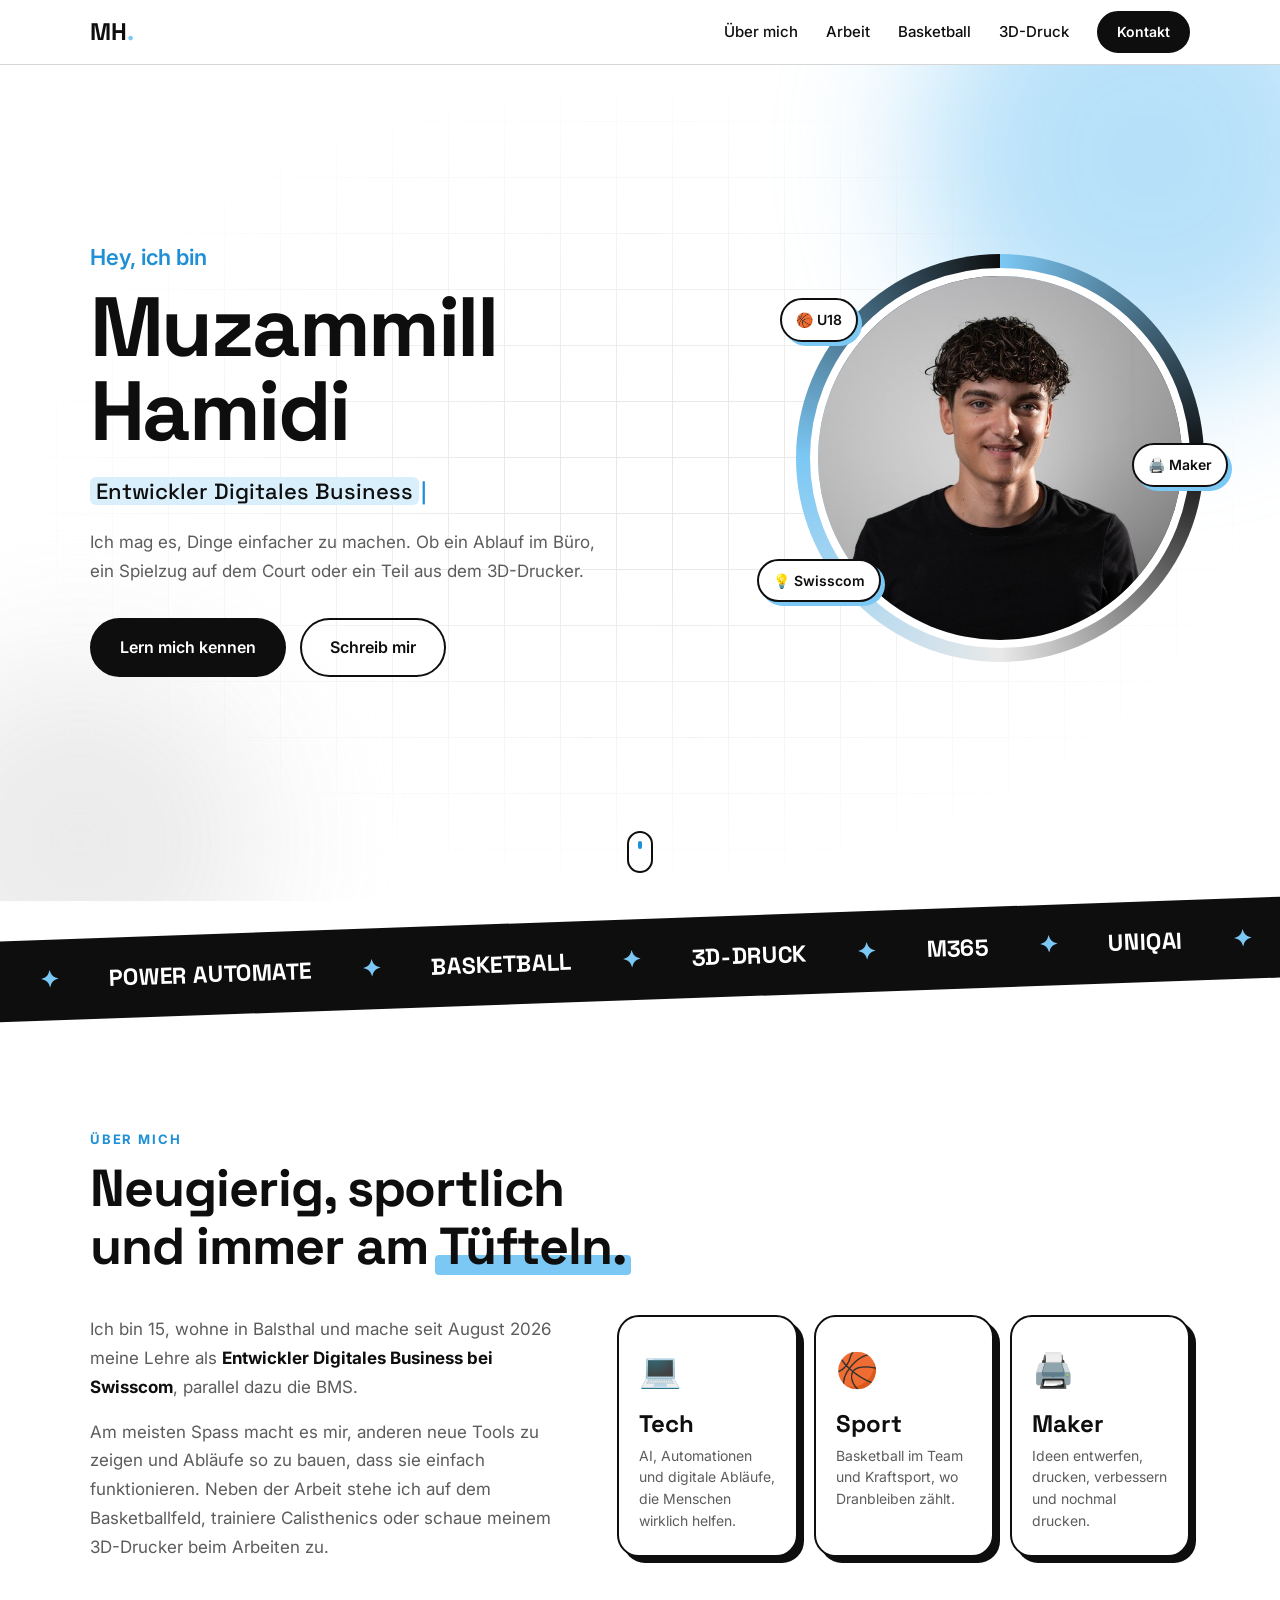
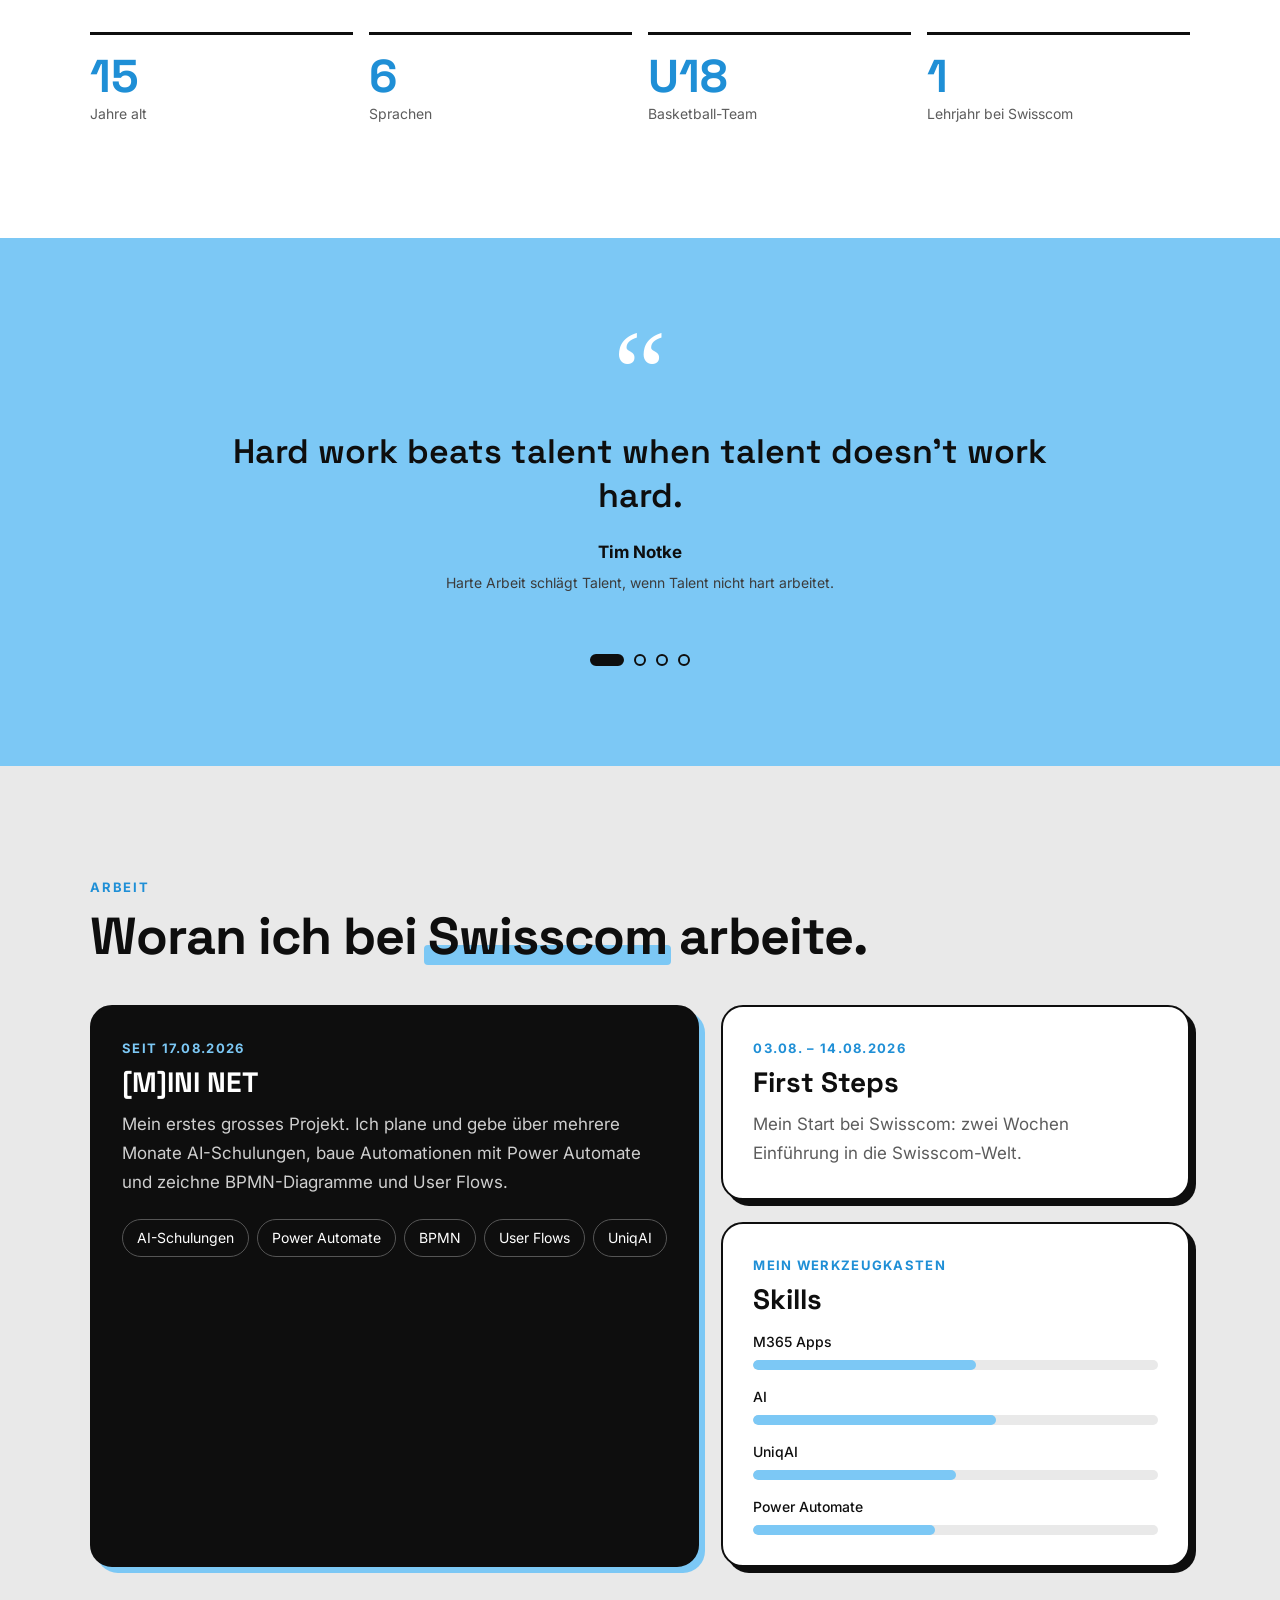
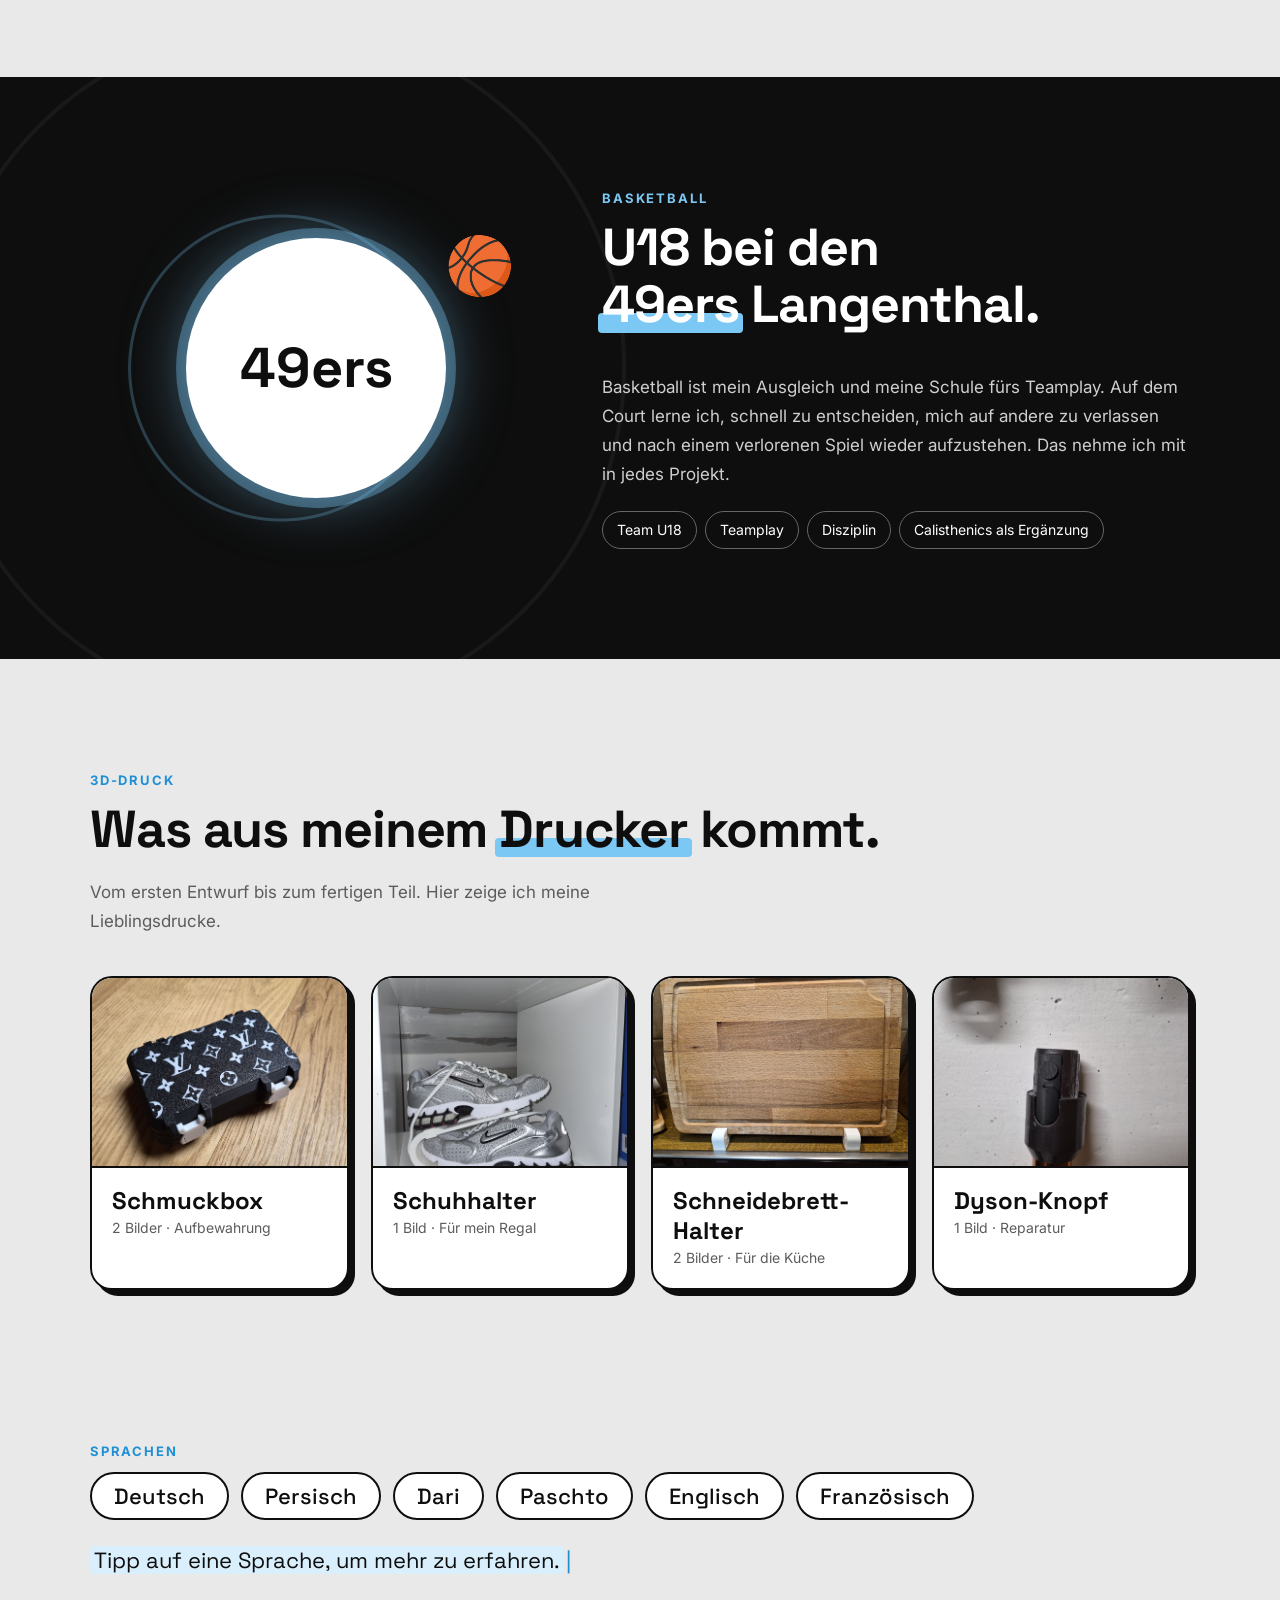
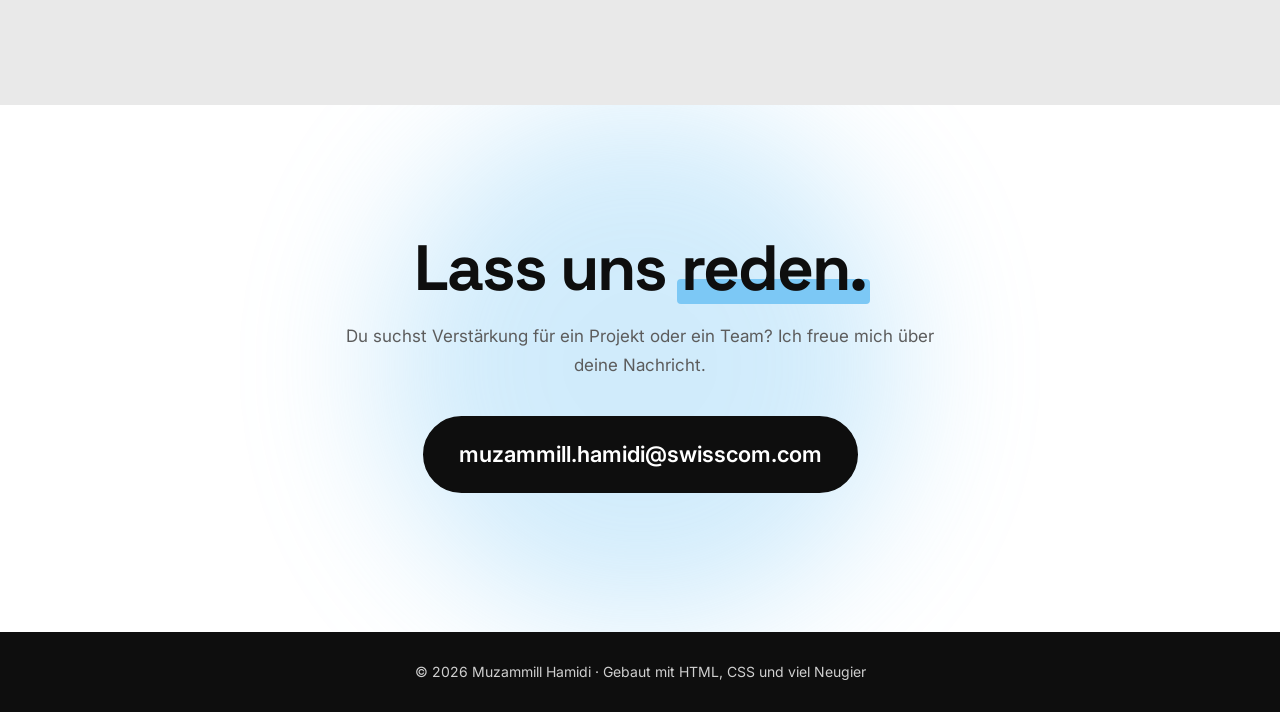
==== commit 3a5326ec: "Sprachen anklickbar, Texte für Schmuckbox und Dyson-Knopf angepasst Co-Authored-By: Claude Opus 5.5 " ====
--- a/index.html
+++ b/index.html
@@ -8,7 +8,7 @@
   <link rel="preconnect" href="https://fonts.googleapis.com">
   <link rel="preconnect" href="https://fonts.gstatic.com" crossorigin>
   <link href="https://fonts.googleapis.com/css2?family=Space+Grotesk:wght@400;500;700&family=Inter:wght@400;500;600&display=swap" rel="stylesheet">
-  <link rel="stylesheet" href="style.css?v=4">
+  <link rel="stylesheet" href="style.css?v=5">
 </head>
 <body class="loading">
 
@@ -226,9 +226,9 @@
         <div class="gallery">
           <figure class="print reveal tilt" data-anim="flip"
                   data-images="3d-druck/schmuckbox-1.jpg|3d-druck/schmuckbox-2.jpg"
-                  data-text="Eine Box für meine Uhr, Ketten und Kopfhörer. Mit Scharnier, zwei Klickverschlüssen und einem Muster auf dem Deckel und innen, mehrfarbig gedruckt.">
+                  data-text="Eine Box für meine Uhr, Ketten und Kopfhörer. Mit Scharnier und zwei Klickverschlüssen, damit nichts rausfällt.">
             <div class="print__img"><img src="3d-druck/schmuckbox-1.jpg" alt="Schwarze Schmuckbox mit weissem Muster" loading="lazy"></div>
-            <figcaption><h3>Schmuckbox</h3><p>2 Bilder · Mehrfarbig</p></figcaption>
+            <figcaption><h3>Schmuckbox</h3><p>2 Bilder · Aufbewahrung</p></figcaption>
           </figure>
           <figure class="print reveal tilt" data-anim="flip"
                   data-images="3d-druck/schuhhalter-1.jpg"
@@ -244,9 +244,9 @@
           </figure>
           <figure class="print reveal tilt" data-anim="flip"
                   data-images="3d-druck/staubsauger-1.jpg"
-                  data-text="Ein eigenes Ersatzteil für unseren Staubsauger. Gemessen, konstruiert und so gedruckt, dass es genau auf das Rohr passt.">
-            <div class="print__img"><img src="3d-druck/staubsauger-1.jpg" alt="Schwarzes gedrucktes Teil am Staubsaugerrohr" loading="lazy"></div>
-            <figcaption><h3>Staubsauger-Teil</h3><p>1 Bild · Ersatzteil</p></figcaption>
+                  data-text="Beim Dyson-Staubsauger war der Knopf am Rohr kaputt. Statt ein neues Teil zu kaufen, habe ich einen neuen Knopf gedruckt, und er funktioniert wieder.">
+            <div class="print__img"><img src="3d-druck/staubsauger-1.jpg" alt="Gedruckter schwarzer Knopf am Dyson-Staubsaugerrohr" loading="lazy"></div>
+            <figcaption><h3>Dyson-Knopf</h3><p>1 Bild · Reparatur</p></figcaption>
           </figure>
         </div>
       </div>
@@ -256,9 +256,16 @@
     <section class="section section--tight section--grey">
       <div class="container">
         <p class="kicker reveal">Sprachen</p>
+        <!-- Klick auf eine Sprache zeigt den Text aus data-text -->
         <ul class="langs reveal">
-          <li>Deutsch</li><li>Persisch</li><li>Dari</li><li>Paschto</li><li>Englisch</li><li>Französisch</li>
+          <li><button data-text="Deutsch ist eine meiner Muttersprachen.">Deutsch</button></li>
+          <li><button data-text="Persisch ist meine Muttersprache.">Persisch</button></li>
+          <li><button data-text="Dari ist auch eine meiner Muttersprachen.">Dari</button></li>
+          <li><button data-text="Paschto verstehe ich sehr gut, sprechen kann ich es aber noch nicht so gut.">Paschto</button></li>
+          <li><button data-text="Englisch spreche ich sehr gut.">Englisch</button></li>
+          <li><button data-text="Ich habe ein paar Jahre in der französischen Schweiz gewohnt. Seitdem spreche ich fliessend Französisch, fast wie eine Muttersprache.">Französisch</button></li>
         </ul>
+        <p class="lang-info reveal"><span class="lang-info__typed">Tipp auf eine Sprache, um mehr zu erfahren.</span><span class="caret">|</span></p>
       </div>
     </section>
 
@@ -297,6 +304,6 @@
     </div>
   </div>
 
-  <script src="script.js?v=4"></script>
+  <script src="script.js?v=5"></script>
 </body>
 </html>
--- a/style.css
+++ b/style.css
@@ -349,8 +349,18 @@
 
 /* Sprachen */
 .langs { display: flex; flex-wrap: wrap; gap: 12px; }
-.langs li { font-size: clamp(18px, 2vw, 22px); font-weight: 500; padding: 8px 22px; border: 2px solid var(--black); border-radius: 999px; background: var(--white); transition: background .3s, transform .3s; }
-.langs li:hover, .langs li:active { background: var(--blue); transform: translateY(-4px) rotate(-3deg); }
+.langs button {
+  font-family: "Space Grotesk", sans-serif; font-size: clamp(18px, 2vw, 22px); font-weight: 500; color: var(--black);
+  padding: 8px 22px; border: 2px solid var(--black); border-radius: 999px; background: var(--white); cursor: pointer;
+  transition: background .3s, transform .3s, box-shadow .3s;
+}
+.langs button:hover { background: var(--blue-soft); transform: translateY(-4px) rotate(-3deg); }
+.langs button.active { background: var(--blue); box-shadow: 4px 4px 0 var(--black); transform: translateY(-4px); }
+.lang-info {
+  margin-top: 24px; max-width: 720px; min-height: 3.2em;
+  font-family: "Space Grotesk", sans-serif; font-size: var(--fs-sub); line-height: 1.5;
+}
+.lang-info__typed { background: var(--blue-soft); padding: 0 4px; border-radius: 4px; box-decoration-break: clone; -webkit-box-decoration-break: clone; }
 
 /* Kontakt */
 .contact { text-align: center; padding: 130px 0; }
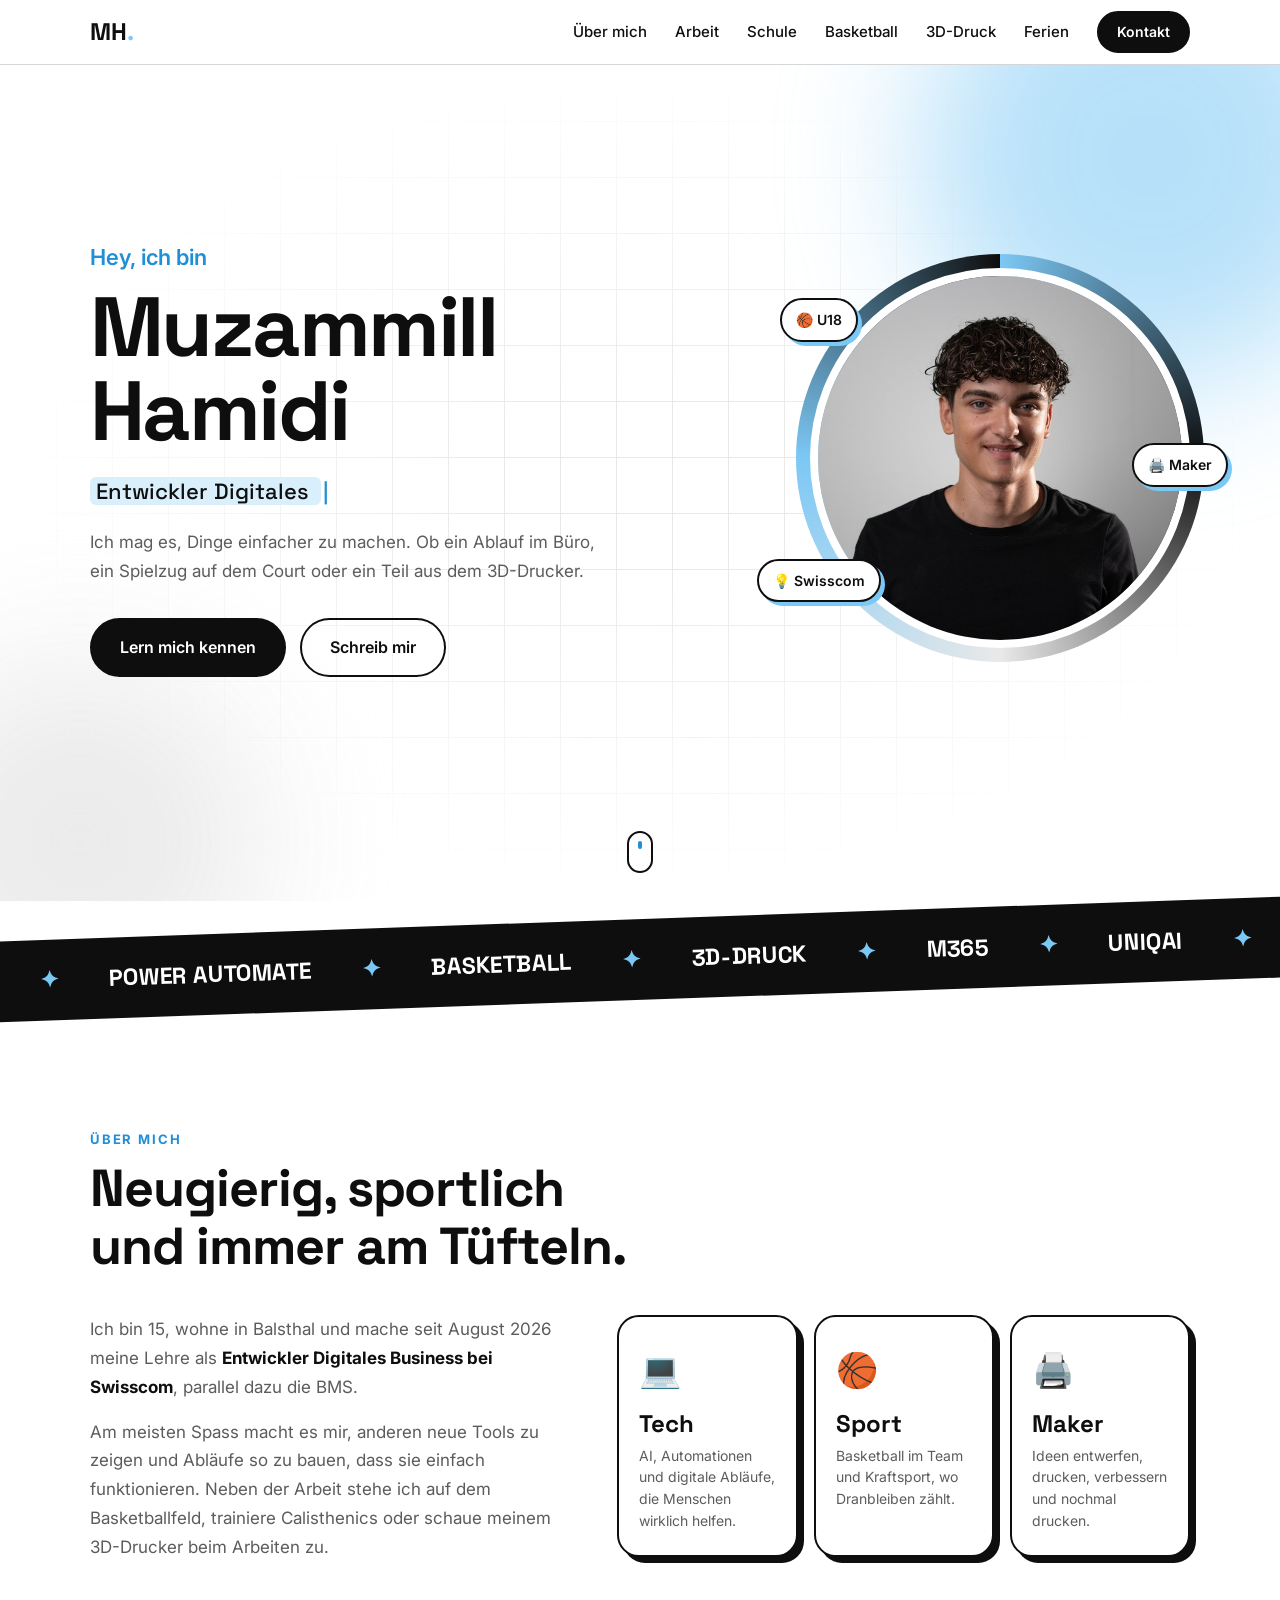
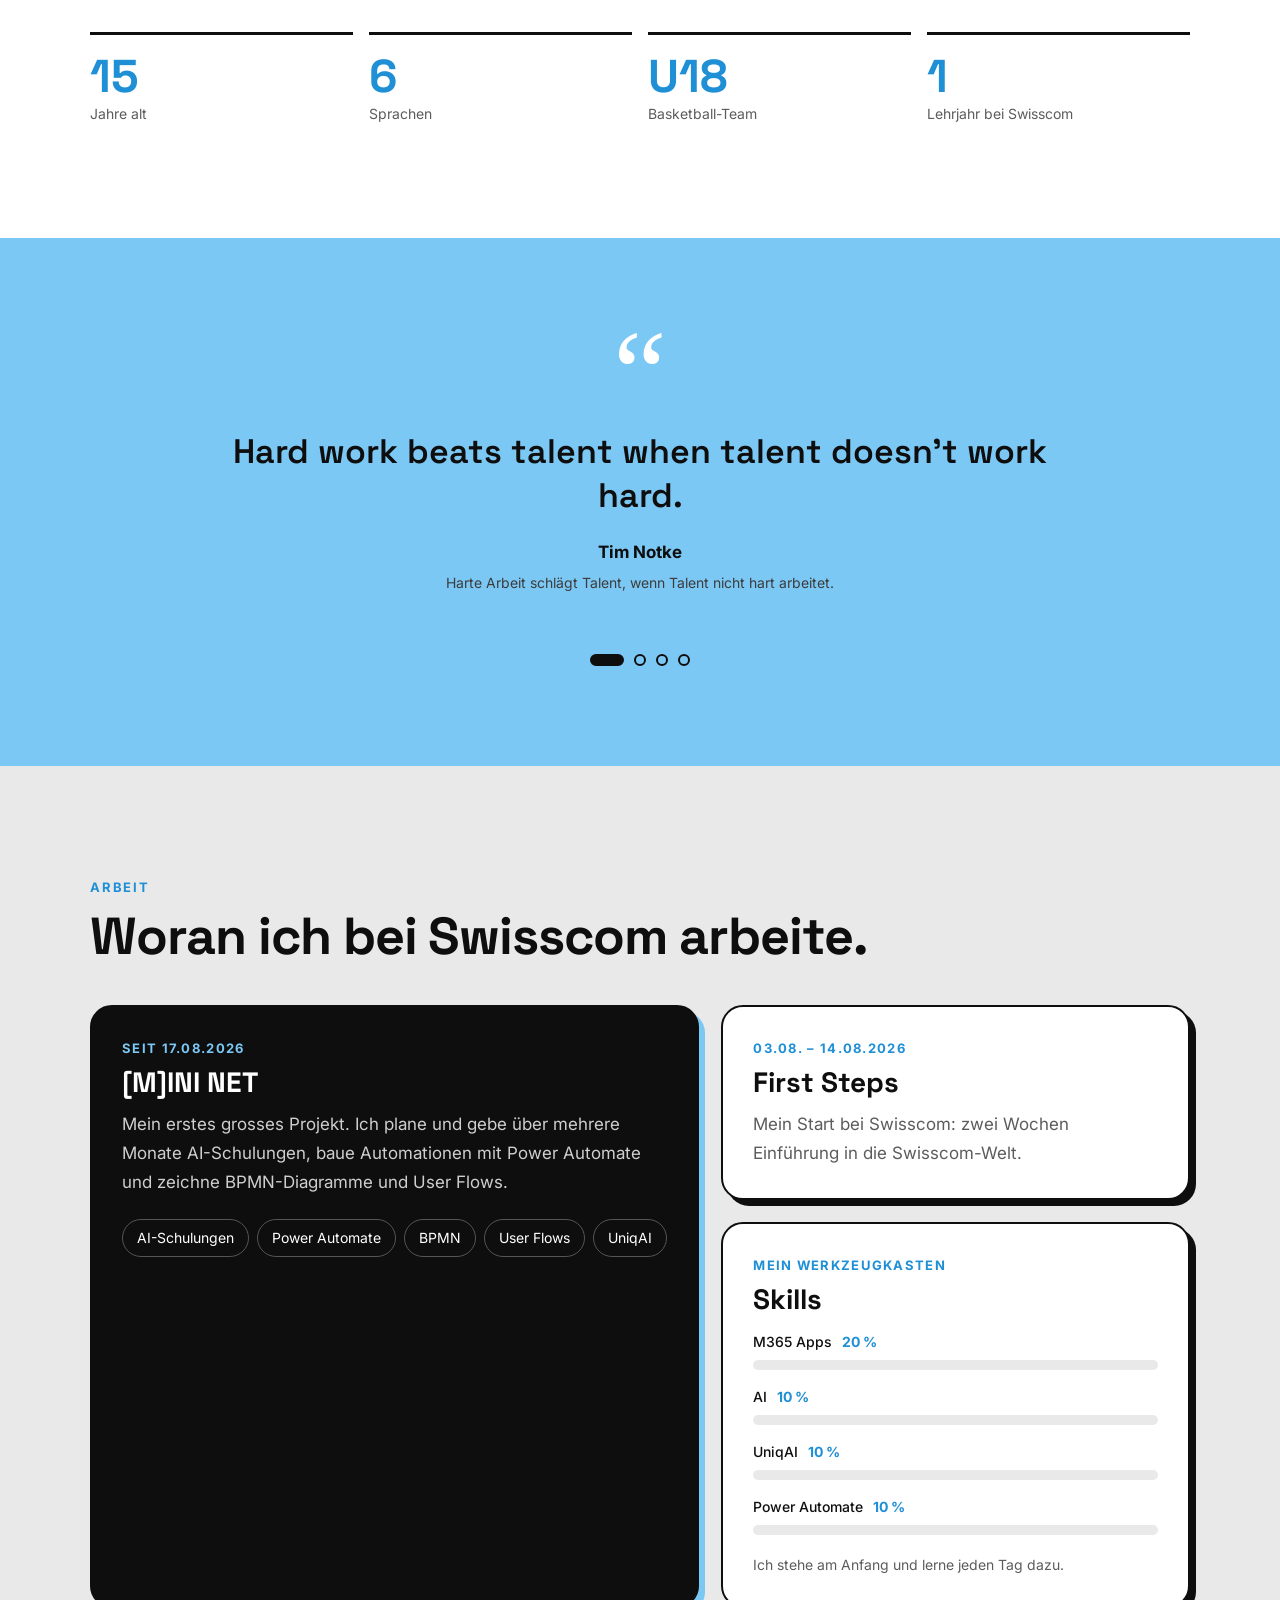
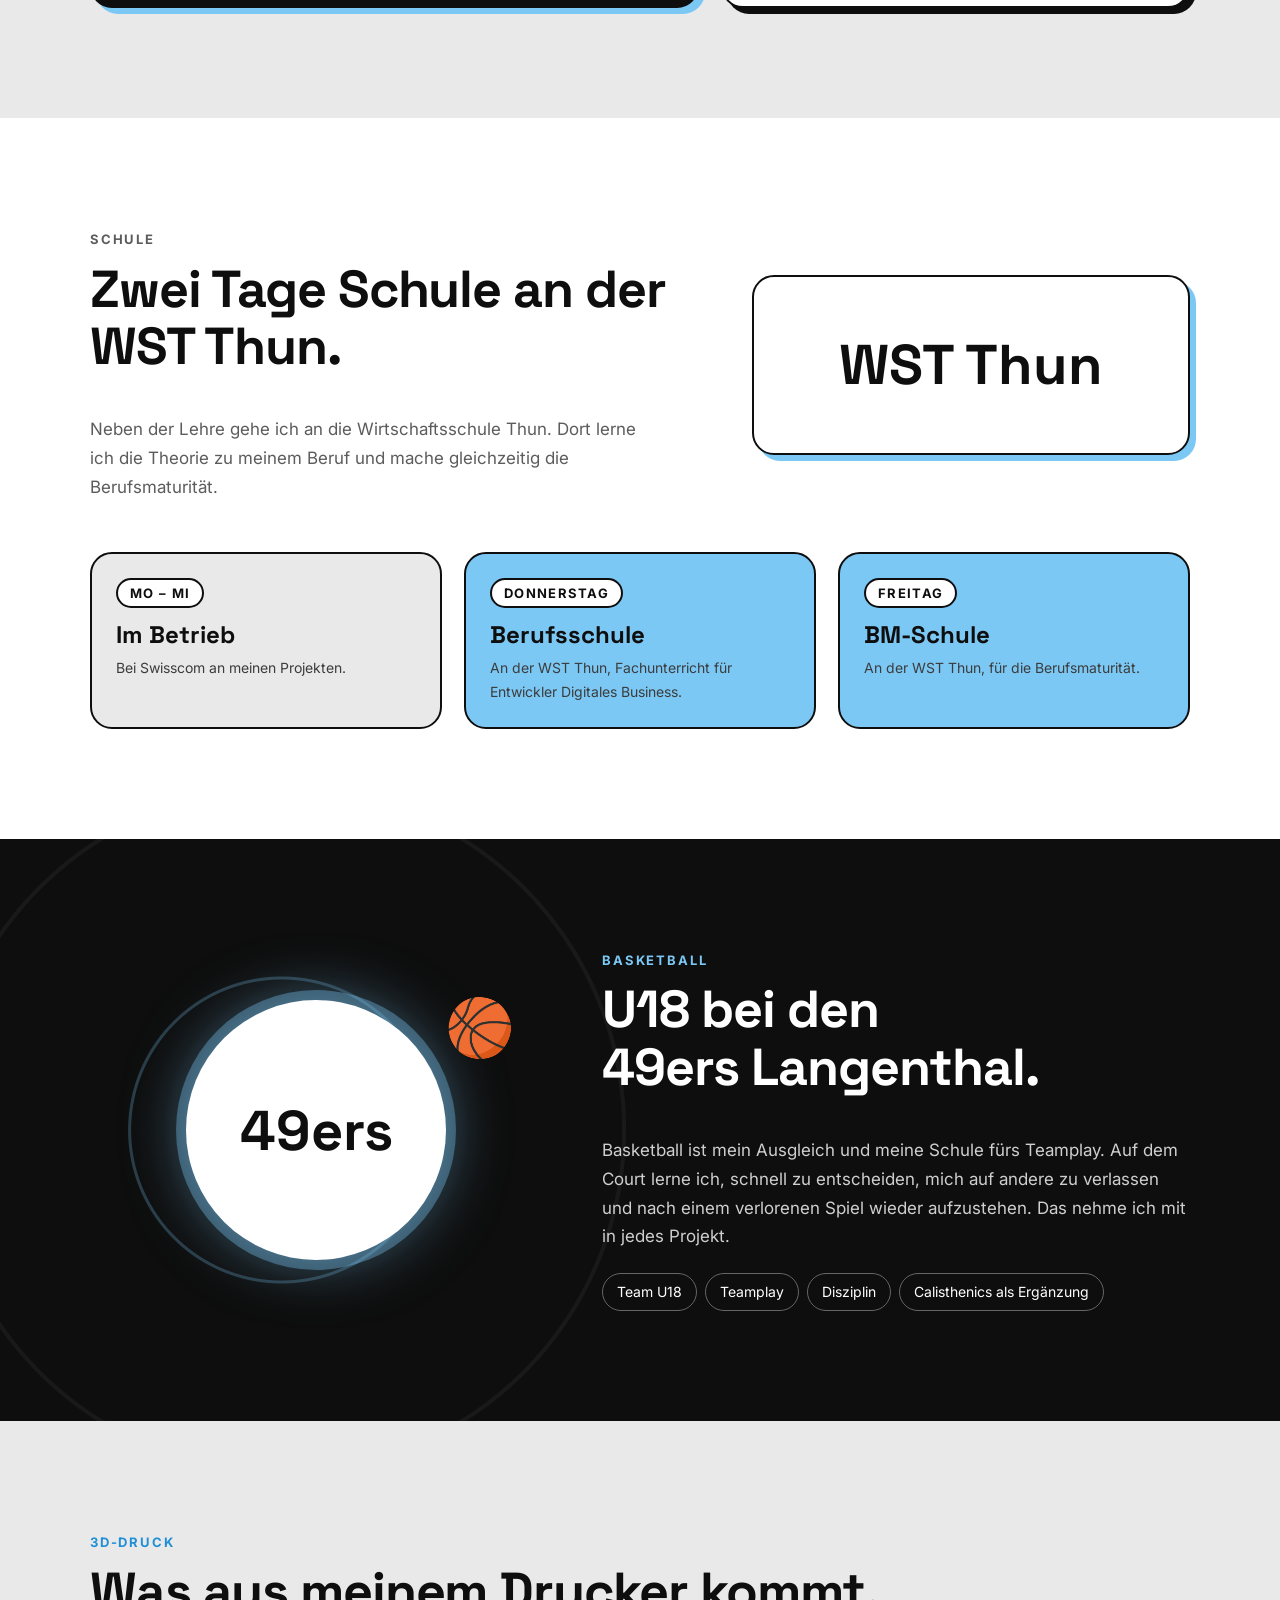
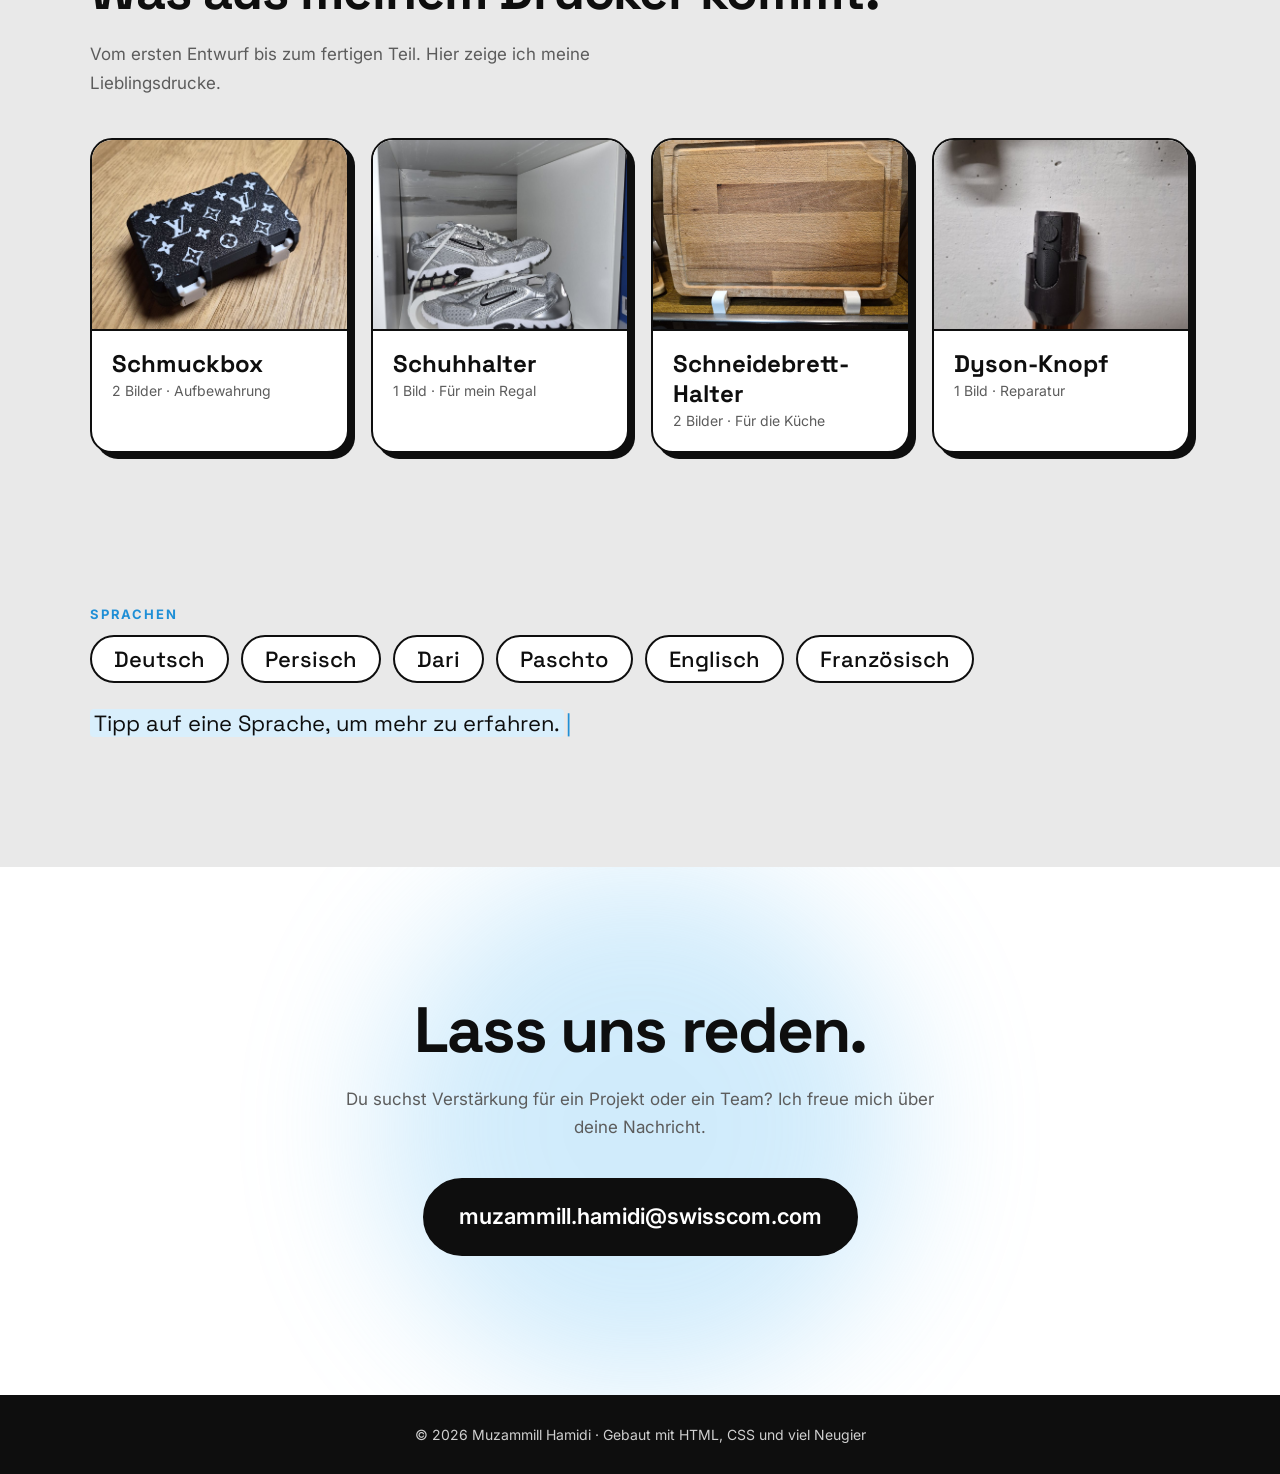
==== commit d3b49567: "Schule WST Thun, Ferien-Seite, ehrlichere Skills, Animationen bei jedem Scrollen Co-Authored-By: Cla" ====
--- a/index.html
+++ b/index.html
@@ -8,7 +8,7 @@
   <link rel="preconnect" href="https://fonts.googleapis.com">
   <link rel="preconnect" href="https://fonts.gstatic.com" crossorigin>
   <link href="https://fonts.googleapis.com/css2?family=Space+Grotesk:wght@400;500;700&family=Inter:wght@400;500;600&display=swap" rel="stylesheet">
-  <link rel="stylesheet" href="style.css?v=5">
+  <link rel="stylesheet" href="style.css?v=6">
 </head>
 <body class="loading">
 
@@ -27,8 +27,10 @@
       <nav class="nav__links">
         <a href="#ueber-mich">Über mich</a>
         <a href="#arbeit">Arbeit</a>
+        <a href="#schule">Schule</a>
         <a href="#basketball">Basketball</a>
         <a href="#3d-druck">3D-Druck</a>
+        <a href="ferien.html">Ferien</a>
         <a href="#kontakt" class="btn btn--small">Kontakt</a>
       </nav>
     </div>
@@ -173,12 +175,40 @@
             <p class="work__date">Mein Werkzeugkasten</p>
             <h3>Skills</h3>
             <div class="bars">
-              <div class="bar"><span>M365 Apps</span><i style="--w:55%"></i></div>
-              <div class="bar"><span>AI</span><i style="--w:60%"></i></div>
-              <div class="bar"><span>UniqAI</span><i style="--w:50%"></i></div>
-              <div class="bar"><span>Power Automate</span><i style="--w:45%"></i></div>
+              <!-- Balkenlänge bei --w ändern, z. B. --w:20% -->
+              <div class="bar"><span>M365 Apps <b>20 %</b></span><i style="--w:20%"></i></div>
+              <div class="bar"><span>AI <b>10 %</b></span><i style="--w:10%"></i></div>
+              <div class="bar"><span>UniqAI <b>10 %</b></span><i style="--w:10%"></i></div>
+              <div class="bar"><span>Power Automate <b>10 %</b></span><i style="--w:10%"></i></div>
+              <p class="bars__note">Ich stehe am Anfang und lerne jeden Tag dazu.</p>
             </div>
           </article>
+        </div>
+      </div>
+    </section>
+
+    <!-- ===== Schule ===== -->
+    <section id="schule" class="section">
+      <div class="container school">
+        <div class="school__text">
+          <p class="kicker reveal">Schule</p>
+          <h2 class="title reveal">Zwei Tage <span class="mark">Schule</span> an der WST Thun.</h2>
+          <p class="reveal">
+            Neben der Lehre gehe ich an die Wirtschaftsschule Thun. Dort lerne ich die Theorie
+            zu meinem Beruf und mache gleichzeitig die Berufsmaturität.
+          </p>
+        </div>
+        <a href="https://wst.ch/" target="_blank" rel="noopener" class="school__logo reveal tilt" data-anim="zoom">
+          <!-- Logo der Wirtschaftsschule Thun (wst.ch) -->
+          <img src="https://wst.ch/wp-content/uploads/2019/09/WST_LOGO_left_RGB_colored-1.png" alt="Logo der Wirtschaftsschule Thun"
+               onerror="this.replaceWith(Object.assign(document.createElement('span'),{className:'logo-fallback',textContent:'WST Thun'}))">
+        </a>
+      </div>
+      <div class="container">
+        <div class="week">
+          <div class="day reveal" data-anim="flip"><span class="day__name">Mo – Mi</span><h3>Im Betrieb</h3><p>Bei Swisscom an meinen Projekten.</p></div>
+          <div class="day day--school reveal" data-anim="flip"><span class="day__name">Donnerstag</span><h3>Berufsschule</h3><p>An der WST Thun, Fachunterricht für Entwickler Digitales Business.</p></div>
+          <div class="day day--school reveal" data-anim="flip"><span class="day__name">Freitag</span><h3>BM-Schule</h3><p>An der WST Thun, für die Berufsmaturität.</p></div>
         </div>
       </div>
     </section>
@@ -304,6 +334,6 @@
     </div>
   </div>
 
-  <script src="script.js?v=5"></script>
+  <script src="script.js?v=6"></script>
 </body>
 </html>
--- a/style.css
+++ b/style.css
@@ -265,6 +265,30 @@
 }
 .visible .bar i::after { transform: scaleX(1); }
 
+.bar b { color: var(--blue-text); margin-left: 6px; }
+.bars__note { font-size: var(--fs-small); color: var(--muted); margin-top: 6px; }
+
+/* Schule */
+.school { display: grid; grid-template-columns: 1.4fr 1fr; gap: 50px; align-items: center; }
+.school__text p { color: var(--muted); max-width: 560px; }
+.school__logo {
+  display: flex; align-items: center; justify-content: center; min-height: 180px; padding: 30px;
+  background: var(--white); border: 2px solid var(--black); border-radius: var(--radius); box-shadow: 6px 6px 0 var(--blue);
+}
+.school__logo img { max-height: 110px; object-fit: contain; }
+.week { display: grid; grid-template-columns: repeat(3, 1fr); gap: 22px; margin-top: 50px; }
+.day { background: var(--grey); border: 2px solid var(--black); border-radius: var(--radius); padding: 24px; transition: transform .3s, box-shadow .3s; }
+.day:hover, .day:active { transform: translate(-4px, -4px); box-shadow: 8px 8px 0 var(--black); }
+.day--school { background: var(--blue); }
+.day__name { display: inline-block; font-size: var(--fs-kicker); font-weight: 700; text-transform: uppercase; letter-spacing: .1em; background: var(--white); border: 2px solid var(--black); border-radius: 999px; padding: 2px 12px; margin-bottom: 12px; }
+.day h3 { margin-bottom: 6px; }
+.day p { font-size: var(--fs-small); color: var(--grey-dark); }
+
+/* Ferien-Seite */
+.page-hero { position: relative; overflow: hidden; padding: 110px 0 70px; }
+.page-hero .title { font-size: var(--fs-h1); }
+.empty-note { margin-top: 30px; color: var(--muted); font-size: var(--fs-small); }
+
 /* Basketball (schwarzer Bereich) */
 .section--court { background: var(--black); color: var(--white); }
 .section--court .kicker { color: var(--blue); }
@@ -382,7 +406,7 @@
 
 /* ===== Tablet ===== */
 @media (max-width: 960px) {
-  .about, .basketball { grid-template-columns: 1fr; }
+  .about, .basketball, .school { grid-template-columns: 1fr; }
   .gallery { grid-template-columns: repeat(2, 1fr); }
   .stats { grid-template-columns: repeat(2, 1fr); }
 }
@@ -397,7 +421,7 @@
   .badge--1 { left: -18%; } .badge--2 { left: -22%; } .badge--3 { right: -18%; }
   .hero__lead { margin-left: auto; margin-right: auto; }
   .hero__actions { justify-content: center; }
-  .pillars, .work, .gallery { grid-template-columns: 1fr; }
+  .pillars, .work, .gallery, .week { grid-template-columns: 1fr; }
   .work__card--big { grid-row: auto; }
   .section { padding: 80px 0; }
   .logo-card { width: 200px; height: 200px; padding: 26px; }
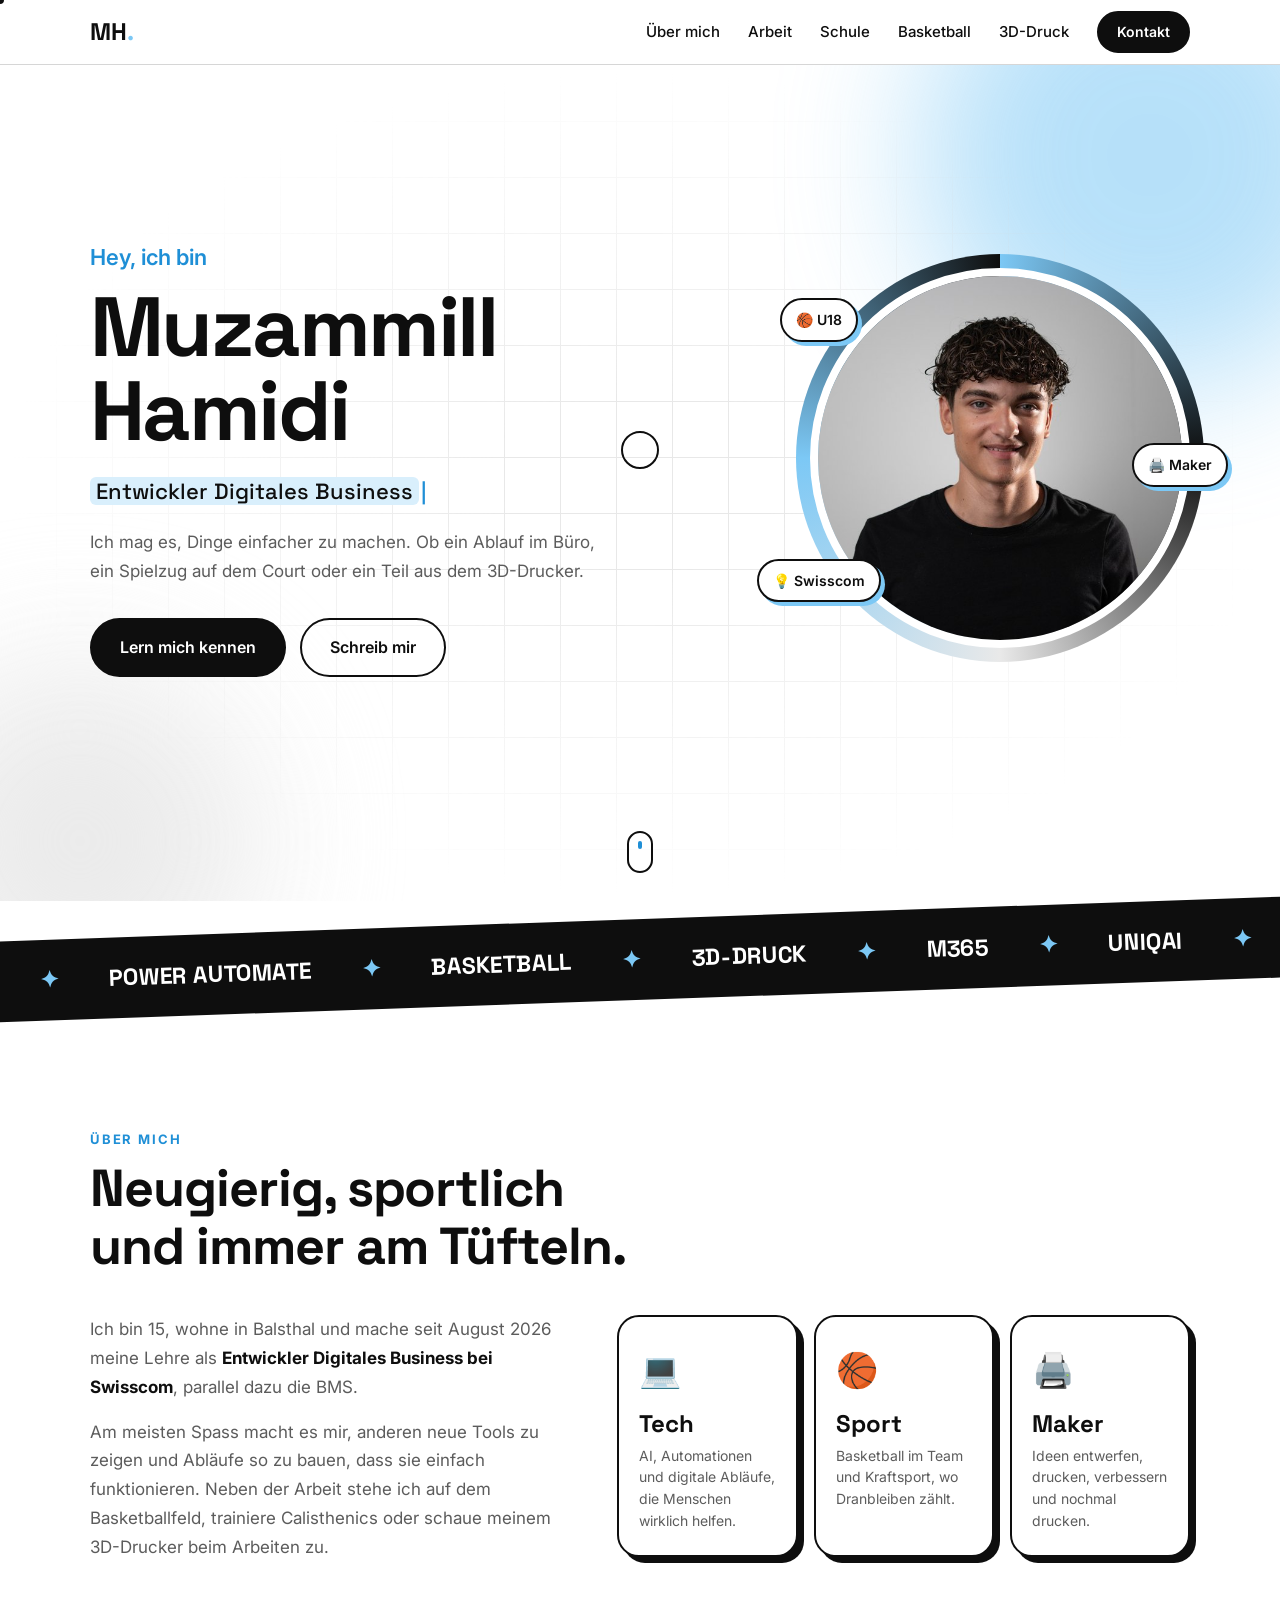
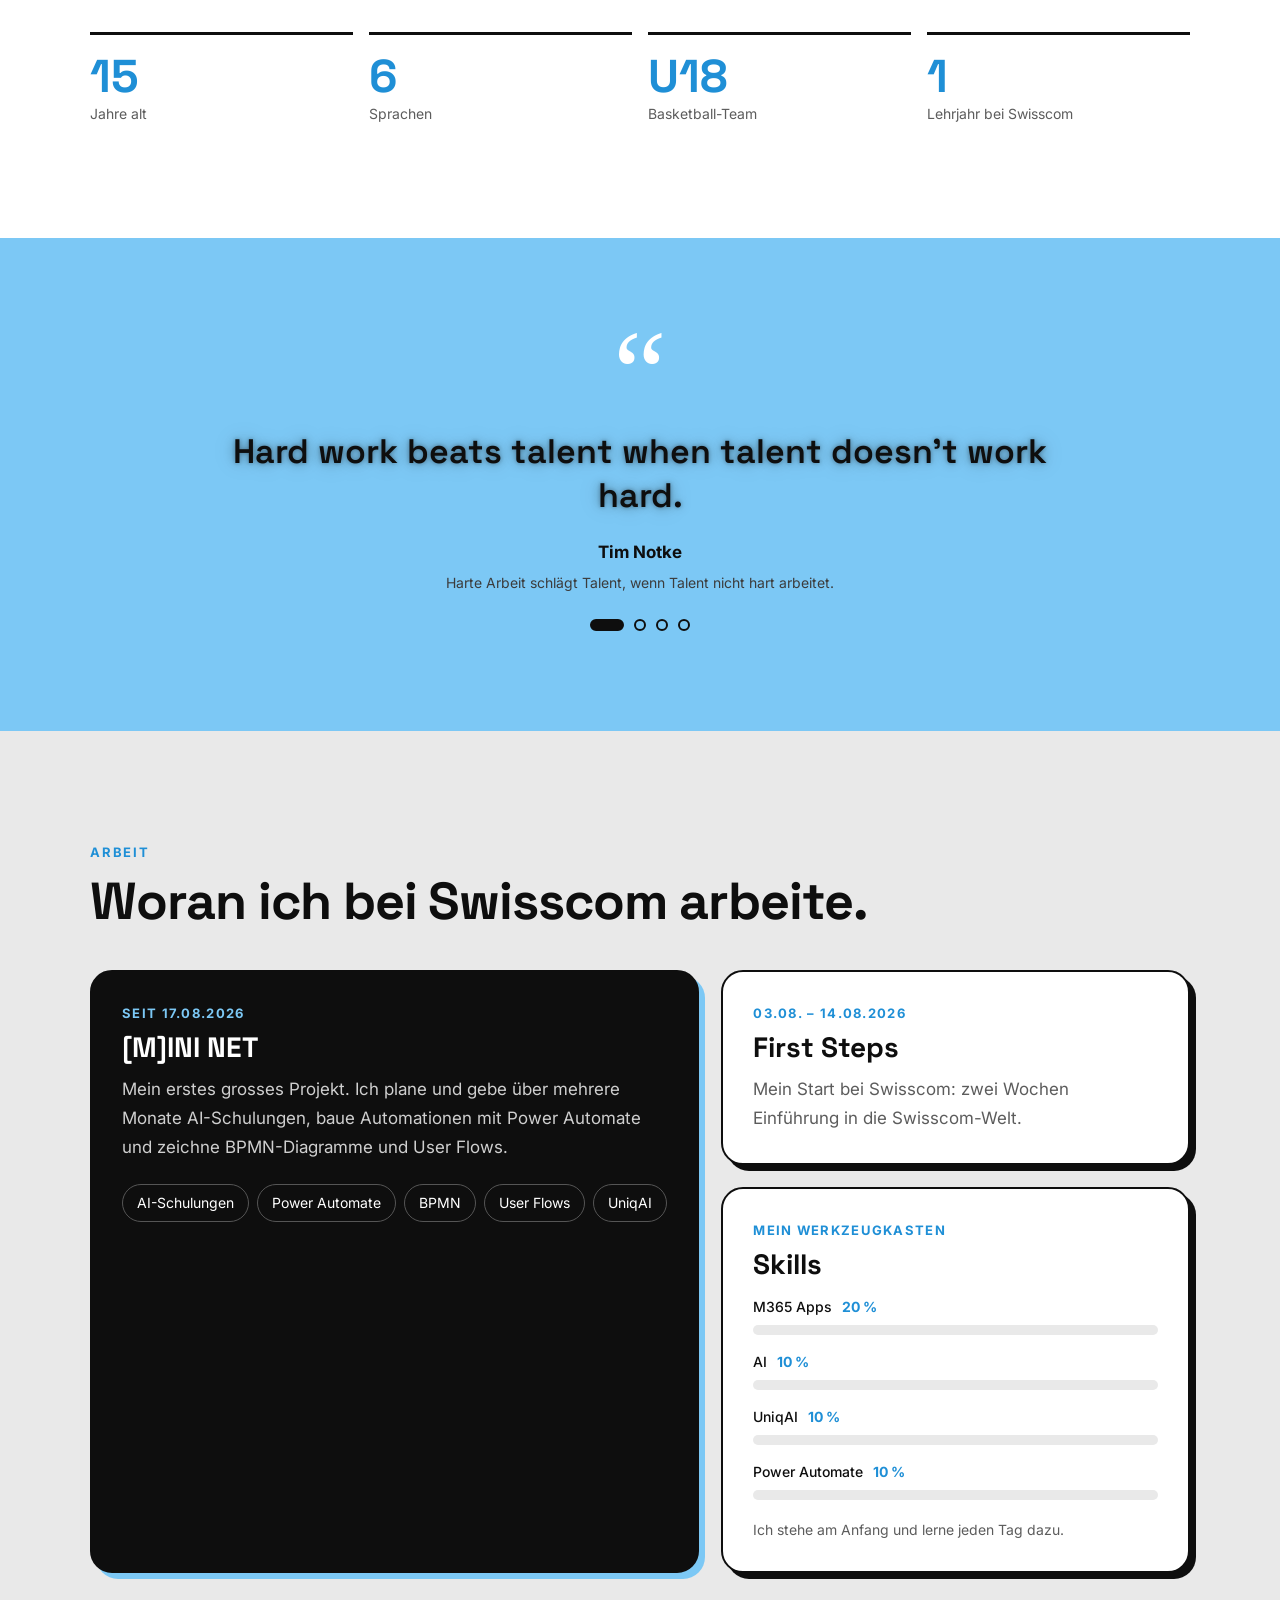
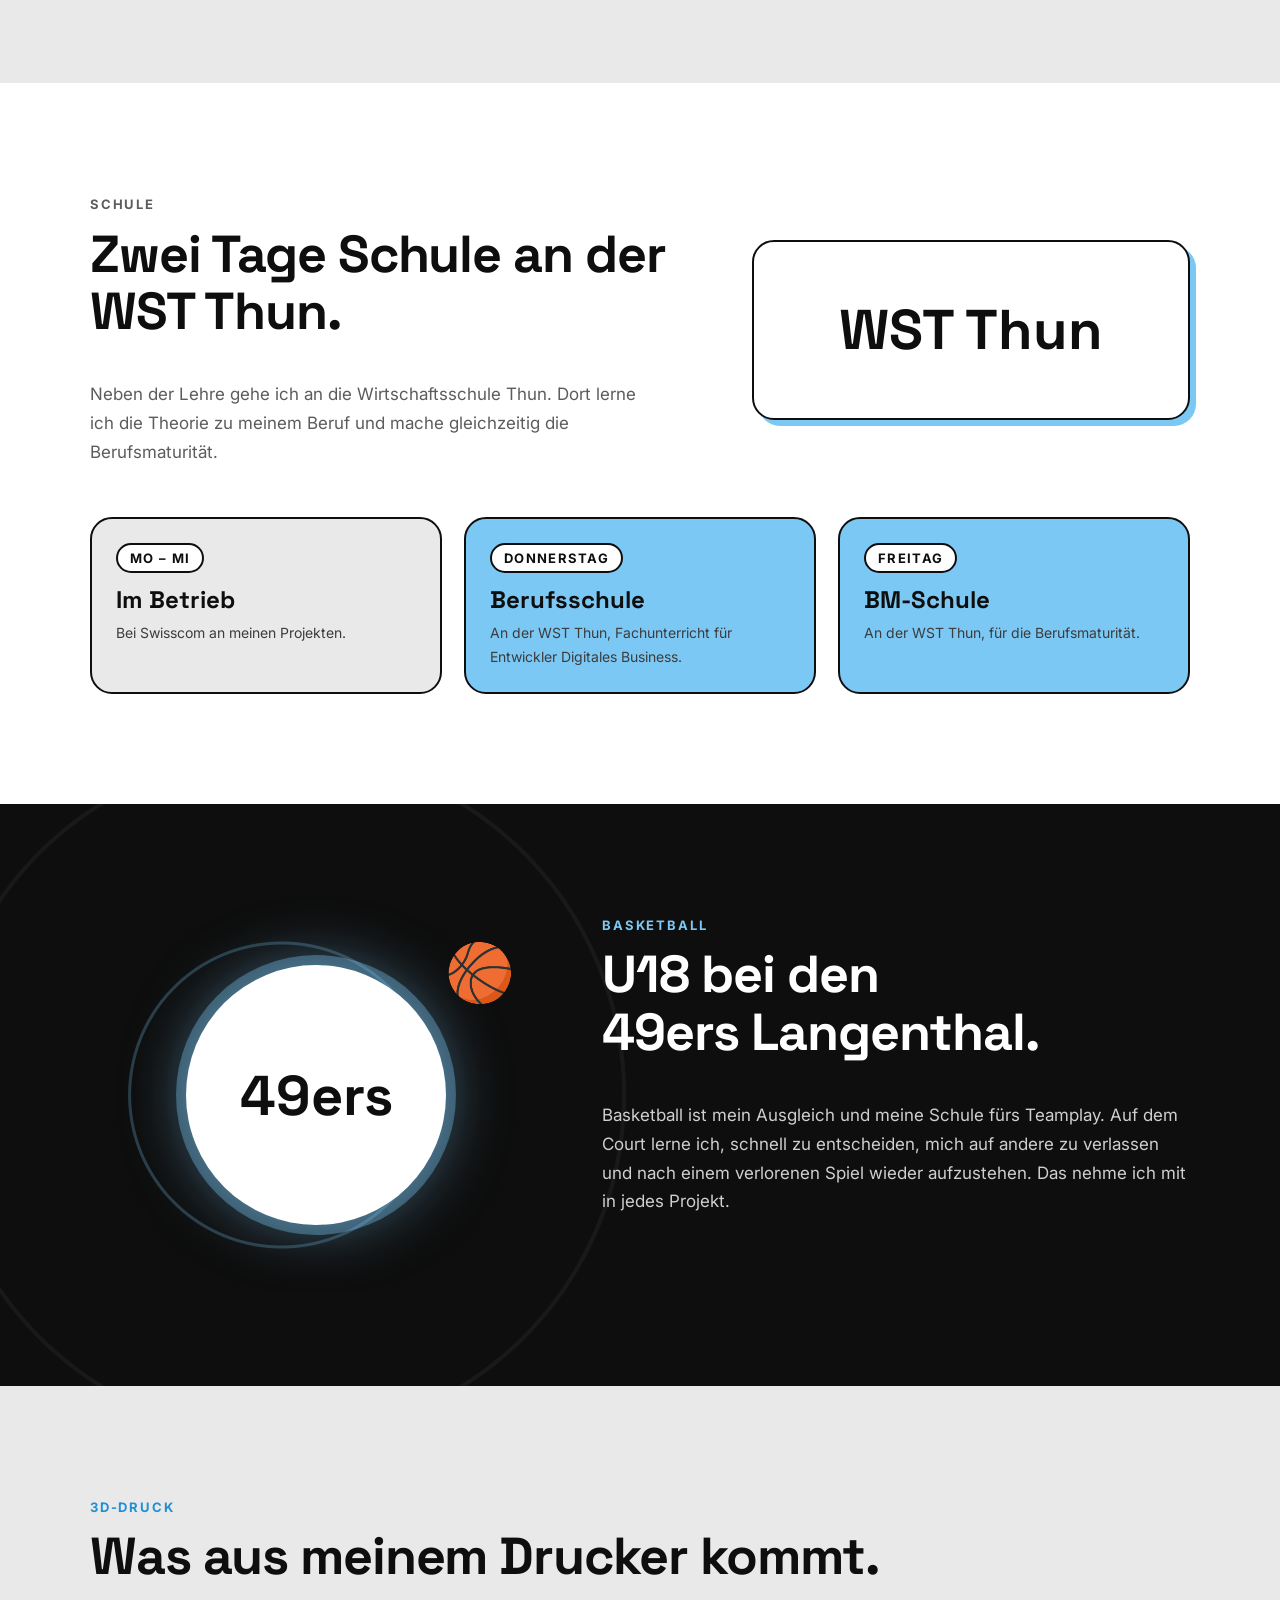
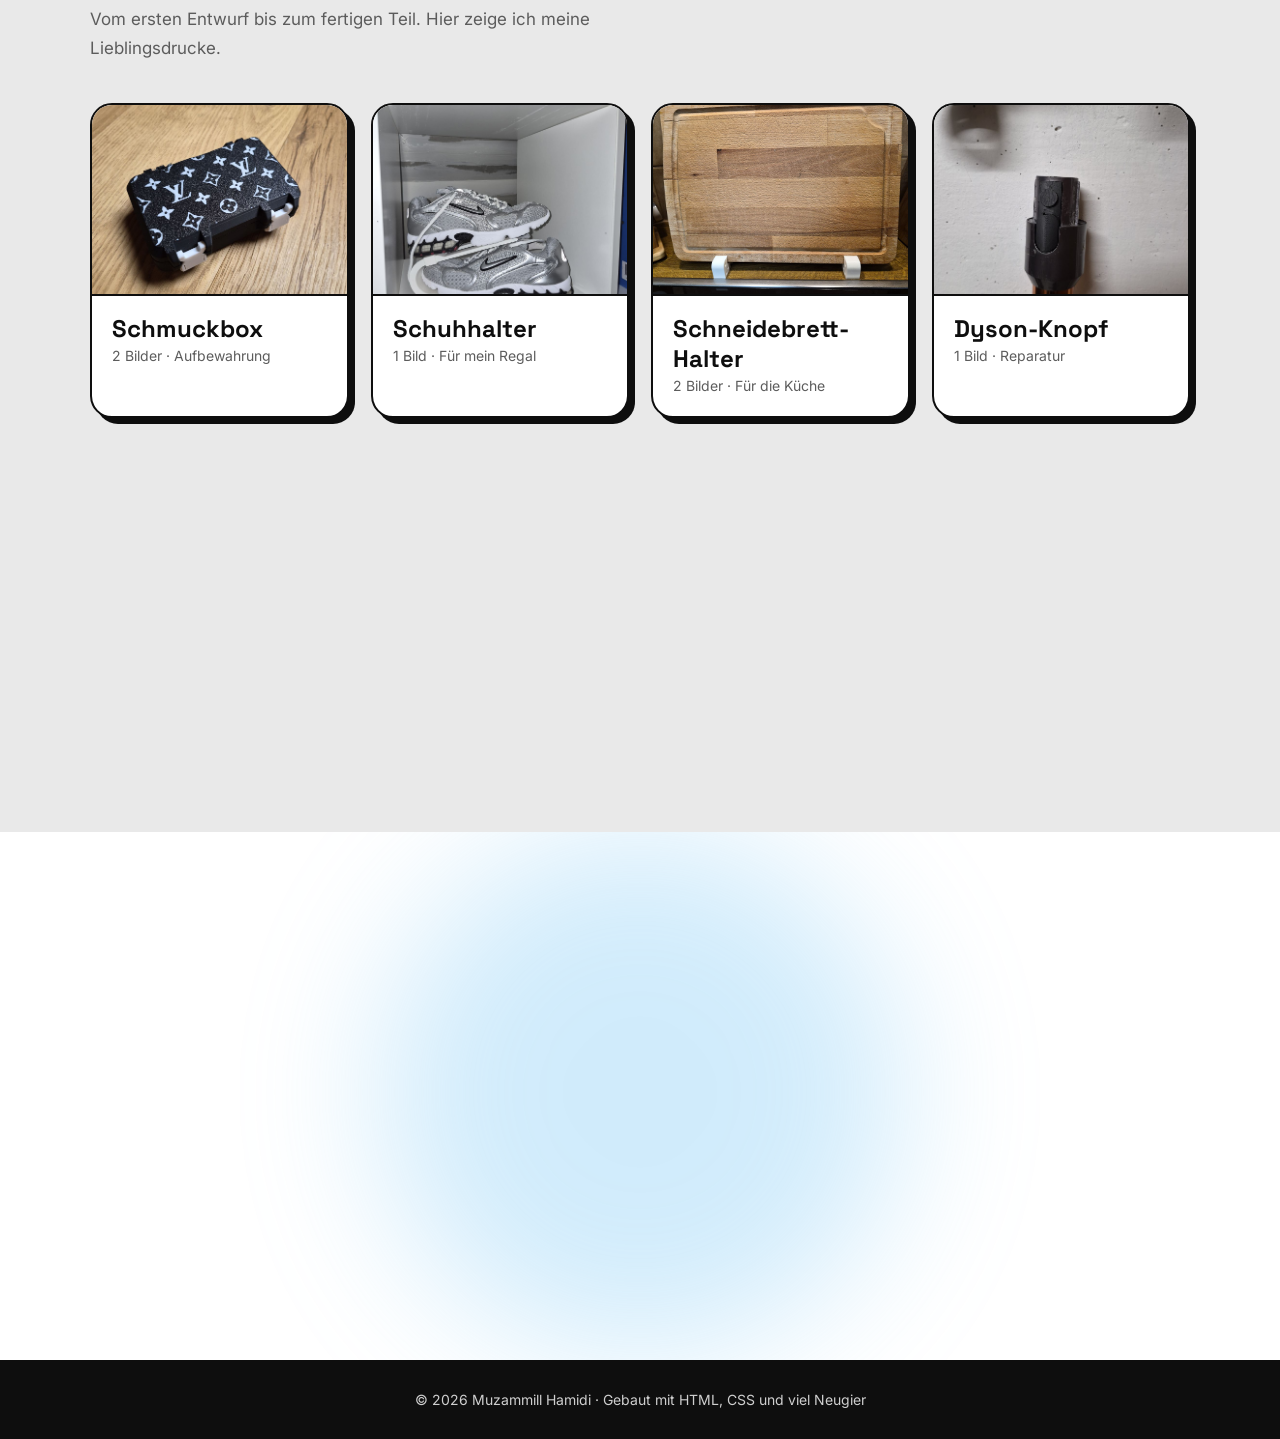
==== commit 5c7d77da: "Leuchtende Zitate, neue Effekte, Ferien entfernt, Handy-Feinschliff Co-Authored-By: Claude Opus 5.5 " ====
--- a/index.html
+++ b/index.html
@@ -8,7 +8,7 @@
   <link rel="preconnect" href="https://fonts.googleapis.com">
   <link rel="preconnect" href="https://fonts.gstatic.com" crossorigin>
   <link href="https://fonts.googleapis.com/css2?family=Space+Grotesk:wght@400;500;700&family=Inter:wght@400;500;600&display=swap" rel="stylesheet">
-  <link rel="stylesheet" href="style.css?v=6">
+  <link rel="stylesheet" href="style.css?v=7">
 </head>
 <body class="loading">
 
@@ -30,7 +30,6 @@
         <a href="#schule">Schule</a>
         <a href="#basketball">Basketball</a>
         <a href="#3d-druck">3D-Druck</a>
-        <a href="ferien.html">Ferien</a>
         <a href="#kontakt" class="btn btn--small">Kontakt</a>
       </nav>
     </div>
@@ -224,7 +223,8 @@
                  alt="Logo 49ers Langenthal"
                  onerror="this.replaceWith(Object.assign(document.createElement('span'),{className:'logo-fallback',textContent:'49ers'}))">
           </a>
-          <div class="ball" aria-hidden="true">🏀</div>
+          <button class="ball" aria-label="Wirf den Ball">🏀</button>
+          <span class="swish" aria-hidden="true">Swish!</span>
         </div>
         <div class="basketball__text">
           <p class="kicker reveal">Basketball</p>
@@ -305,11 +305,17 @@
       <div class="container">
         <h2 class="contact__title reveal" data-anim="zoom">Lass uns <span class="mark">reden.</span></h2>
         <p class="lead reveal">Du suchst Verstärkung für ein Projekt oder ein Team? Ich freue mich über deine Nachricht.</p>
-        <a href="mailto:muzammill.hamidi@swisscom.com" class="btn btn--big magnetic reveal">muzammill.hamidi@swisscom.com</a>
+        <a href="mailto:muzammill.hamidi@swisscom.com" class="btn btn--big magnetic reveal">muzammill.hamidi@<wbr>swisscom.com</a>
       </div>
     </section>
 
   </main>
+
+  <button class="to-top" aria-label="Nach oben">
+    <svg viewBox="0 0 48 48" aria-hidden="true"><circle class="to-top__track" cx="24" cy="24" r="21"/><circle class="to-top__ring" cx="24" cy="24" r="21"/></svg>
+    <span>↑</span>
+  </button>
+  <div class="cursor" aria-hidden="true"><span class="cursor__dot"></span><span class="cursor__ring"></span></div>
 
   <footer class="footer">
     <div class="container">
@@ -334,6 +340,6 @@
     </div>
   </div>
 
-  <script src="script.js?v=6"></script>
+  <script src="script.js?v=7"></script>
 </body>
 </html>
--- a/style.css
+++ b/style.css
@@ -233,10 +233,18 @@
 /* Zitate */
 .quotes { position: relative; overflow: hidden; padding: 100px 0; background: var(--blue); text-align: center; }
 .quotes__mark { display: block; font-family: Georgia, serif; font-size: 120px; line-height: .6; color: var(--white); }
-.quotes__slides { position: relative; min-height: 200px; max-width: 860px; margin: 20px auto 0; }
-.quote { position: absolute; inset: 0; opacity: 0; transform: translateY(30px) scale(.97); transition: opacity .7s, transform .7s; pointer-events: none; }
+.quotes__slides { position: relative; min-height: 200px; transition: height .4s; max-width: 860px; margin: 20px auto 0; }
+.quote { position: absolute; top: 0; left: 0; right: 0; opacity: 0; transform: translateY(30px) scale(.97); transition: opacity .7s, transform .7s; pointer-events: none; }
 .quote.is-active { opacity: 1; transform: none; pointer-events: auto; }
-.quote blockquote { font-size: clamp(22px, 3.2vw, 34px); line-height: 1.3; font-weight: 600; }
+.quote blockquote {
+  font-size: clamp(22px, 3.2vw, 34px); line-height: 1.3; font-weight: 600; color: var(--black);
+  /* schwarzes Leuchten um die Buchstaben */
+  text-shadow: 0 0 4px rgba(14,14,14,.35), 0 0 12px rgba(14,14,14,.3), 0 0 24px rgba(14,14,14,.2);
+  animation: textGlow 2.4s ease-in-out infinite alternate;
+}
+@keyframes textGlow {
+  to { text-shadow: 0 0 6px rgba(14,14,14,.5), 0 0 18px rgba(14,14,14,.4), 0 0 36px rgba(14,14,14,.3); }
+}
 .quote figcaption { margin-top: 20px; font-weight: 700; font-size: var(--fs-body); }
 .quote figcaption span { display: block; font-weight: 400; color: var(--grey-dark); font-size: var(--fs-small); margin-top: 4px; }
 .quotes__dots { display: flex; justify-content: center; gap: 10px; margin-top: 24px; }
@@ -284,11 +292,6 @@
 .day h3 { margin-bottom: 6px; }
 .day p { font-size: var(--fs-small); color: var(--grey-dark); }
 
-/* Ferien-Seite */
-.page-hero { position: relative; overflow: hidden; padding: 110px 0 70px; }
-.page-hero .title { font-size: var(--fs-h1); }
-.empty-note { margin-top: 30px; color: var(--muted); font-size: var(--fs-small); }
-
 /* Basketball (schwarzer Bereich) */
 .section--court { background: var(--black); color: var(--white); }
 .section--court .kicker { color: var(--blue); }
@@ -312,8 +315,17 @@
 }
 @keyframes glow { to { box-shadow: 0 0 0 18px rgba(124, 200, 245, .15), 0 0 90px rgba(124, 200, 245, .7); } }
 .logo-card img { max-height: 100%; object-fit: contain; }
-.logo-fallback { color: var(--black); font-family: "Space Grotesk", sans-serif; font-size: 56px; font-weight: 700; }
-.ball { position: absolute; right: 6%; top: -20px; font-size: 56px; animation: bounce .9s cubic-bezier(.5,0,.5,1) infinite alternate; }
+.logo-fallback { color: var(--black); font-family: "Space Grotesk", sans-serif; font-size: clamp(32px, 5vw, 56px); font-weight: 700; white-space: nowrap; }
+.ball { position: absolute; right: 6%; top: -20px; font-size: 56px; background: none; border: 0; cursor: pointer; line-height: 1; animation: bounce .9s cubic-bezier(.5,0,.5,1) infinite alternate; }
+.ball.shoot { animation: shoot 1s cubic-bezier(.3,.6,.4,1); }
+@keyframes shoot { 0% { transform: none; } 50% { transform: translate(-120px, -160px) rotate(360deg) scale(1.2); } 100% { transform: translate(-150px, 40px) rotate(720deg) scale(.8); opacity: .2; } }
+.swish {
+  position: absolute; left: 50%; top: 40%; transform: translate(-50%, -50%) scale(.4); opacity: 0; pointer-events: none;
+  font-family: "Space Grotesk", sans-serif; font-weight: 700; font-size: 44px; color: var(--blue);
+  text-shadow: 0 0 18px rgba(124, 200, 245, .8);
+}
+.swish.show { animation: swish 1.1s ease forwards .5s; }
+@keyframes swish { 30% { opacity: 1; transform: translate(-50%, -50%) scale(1.1) rotate(-6deg); } 100% { opacity: 0; transform: translate(-50%, -120%) scale(1); } }
 @keyframes bounce { 0% { transform: translateY(0) rotate(0); } 100% { transform: translateY(90px) rotate(200deg); } }
 
 /* 3D-Druck Galerie */
@@ -394,6 +406,37 @@
 /* Footer */
 .footer { padding: 28px 0; text-align: center; color: #cfcfcf; font-size: var(--fs-small); background: var(--black); }
 
+/* ===== Eigener Mauszeiger (nur Computer) ===== */
+.cursor { display: none; }
+.has-cursor .cursor { display: block; }
+.has-cursor, .has-cursor a, .has-cursor button, .has-cursor .print { cursor: none; }
+.cursor__dot, .cursor__ring { position: fixed; top: 0; left: 0; z-index: 90; pointer-events: none; border-radius: 50%; transform: translate(-50%, -50%); }
+.cursor__dot { width: 8px; height: 8px; background: var(--black); }
+.cursor__ring { width: 38px; height: 38px; border: 2px solid var(--black); transition: width .25s, height .25s, background .25s, border-color .25s; }
+.cursor.hover .cursor__ring { width: 64px; height: 64px; background: rgba(124, 200, 245, .35); border-color: var(--blue-text); }
+.cursor.down .cursor__ring { width: 28px; height: 28px; }
+
+/* ===== Klick-Welle auf Buttons ===== */
+.ripple { position: absolute; border-radius: 50%; background: rgba(124, 200, 245, .6); transform: scale(0); animation: ripple .6s ease-out; pointer-events: none; }
+@keyframes ripple { to { transform: scale(4); opacity: 0; } }
+
+/* ===== Nach-oben-Button mit Fortschrittsring ===== */
+.to-top {
+  position: fixed; right: 20px; bottom: 20px; z-index: 45; width: 52px; height: 52px; border-radius: 50%;
+  border: 0; background: var(--white); box-shadow: 0 6px 20px rgba(0,0,0,.18); cursor: pointer;
+  opacity: 0; transform: translateY(20px) scale(.8); transition: opacity .3s, transform .3s; pointer-events: none;
+}
+.to-top.show { opacity: 1; transform: none; pointer-events: auto; }
+.to-top:hover { transform: translateY(-4px); }
+.to-top svg { position: absolute; inset: 2px; transform: rotate(-90deg); }
+.to-top circle { fill: none; stroke-width: 4; }
+.to-top__track { stroke: var(--grey); }
+.to-top__ring { stroke: var(--blue); stroke-linecap: round; stroke-dasharray: 132; stroke-dashoffset: 132; }
+.to-top span { position: relative; font-weight: 700; font-size: 20px; }
+
+/* Aktiver Menüpunkt */
+.nav__links a.active:not(.btn)::after { transform: scaleX(1); }
+
 /* ===== Einblenden beim Scrollen (verschiedene Richtungen) ===== */
 .reveal { opacity: 0; transform: translateY(60px); transition: opacity .9s cubic-bezier(.2,.8,.2,1), transform .9s cubic-bezier(.2,.8,.2,1); transition-delay: var(--d, 0s); }
 .reveal[data-anim="left"] { transform: translateX(-80px); }
@@ -409,6 +452,19 @@
   .about, .basketball, .school { grid-template-columns: 1fr; }
   .gallery { grid-template-columns: repeat(2, 1fr); }
   .stats { grid-template-columns: repeat(2, 1fr); }
+  .nav__toggle { display: block; }
+  .nav__links {
+    display: none; position: absolute; top: 64px; left: 0; right: 0;
+    flex-direction: column; align-items: flex-start; gap: 18px; padding: 28px; font-size: 18px;
+    background: var(--white); border-bottom: 2px solid var(--black);
+  }
+  .nav__links.open { display: flex; animation: menuIn .3s ease; }
+  @keyframes menuIn { from { opacity: 0; transform: translateY(-10px); } }
+  .nav__links.open a { animation: linkIn .4s ease both; }
+  .nav__links.open a:nth-child(2) { animation-delay: .05s; } .nav__links.open a:nth-child(3) { animation-delay: .1s; }
+  .nav__links.open a:nth-child(4) { animation-delay: .15s; } .nav__links.open a:nth-child(5) { animation-delay: .2s; }
+  .nav__links.open a:nth-child(6) { animation-delay: .25s; }
+  @keyframes linkIn { from { opacity: 0; transform: translateX(-20px); } }
 }
 
 /* ===== Handy ===== */
@@ -425,16 +481,20 @@
   .work__card--big { grid-row: auto; }
   .section { padding: 80px 0; }
   .logo-card { width: 200px; height: 200px; padding: 26px; }
-  .quotes__slides { min-height: 260px; }
+  .quotes { padding: 80px 0; }
+  .quotes__mark { font-size: 90px; }
+  .title { margin-bottom: 28px; }
+  .stats { margin-top: 50px; }
+  .work__card, .pillar, .day { padding: 22px; }
+  .school__logo { min-height: 140px; }
+  .week { margin-top: 32px; gap: 16px; }
+  .langs { gap: 10px; }
+  .langs button { font-size: 17px; padding: 7px 18px; }
+  .contact { padding: 100px 0; }
+  .to-top { right: 14px; bottom: 14px; width: 46px; height: 46px; }
+  .marquee span { font-size: 18px; }
+  .btn--big { font-size: 17px; padding: 16px 24px; }
   .cursor-glow { display: none; }
   .reveal[data-anim="left"], .reveal[data-anim="right"] { transform: translateY(60px); }
 
-  .nav__toggle { display: block; }
-  .nav__links {
-    display: none; position: absolute; top: 64px; left: 0; right: 0;
-    flex-direction: column; gap: 20px; padding: 28px; font-size: 18px;
-    background: var(--white); border-bottom: 2px solid var(--black);
-  }
-  .nav__links.open { display: flex; animation: menuIn .3s ease; }
-  @keyframes menuIn { from { opacity: 0; transform: translateY(-10px); } }
-}
+}
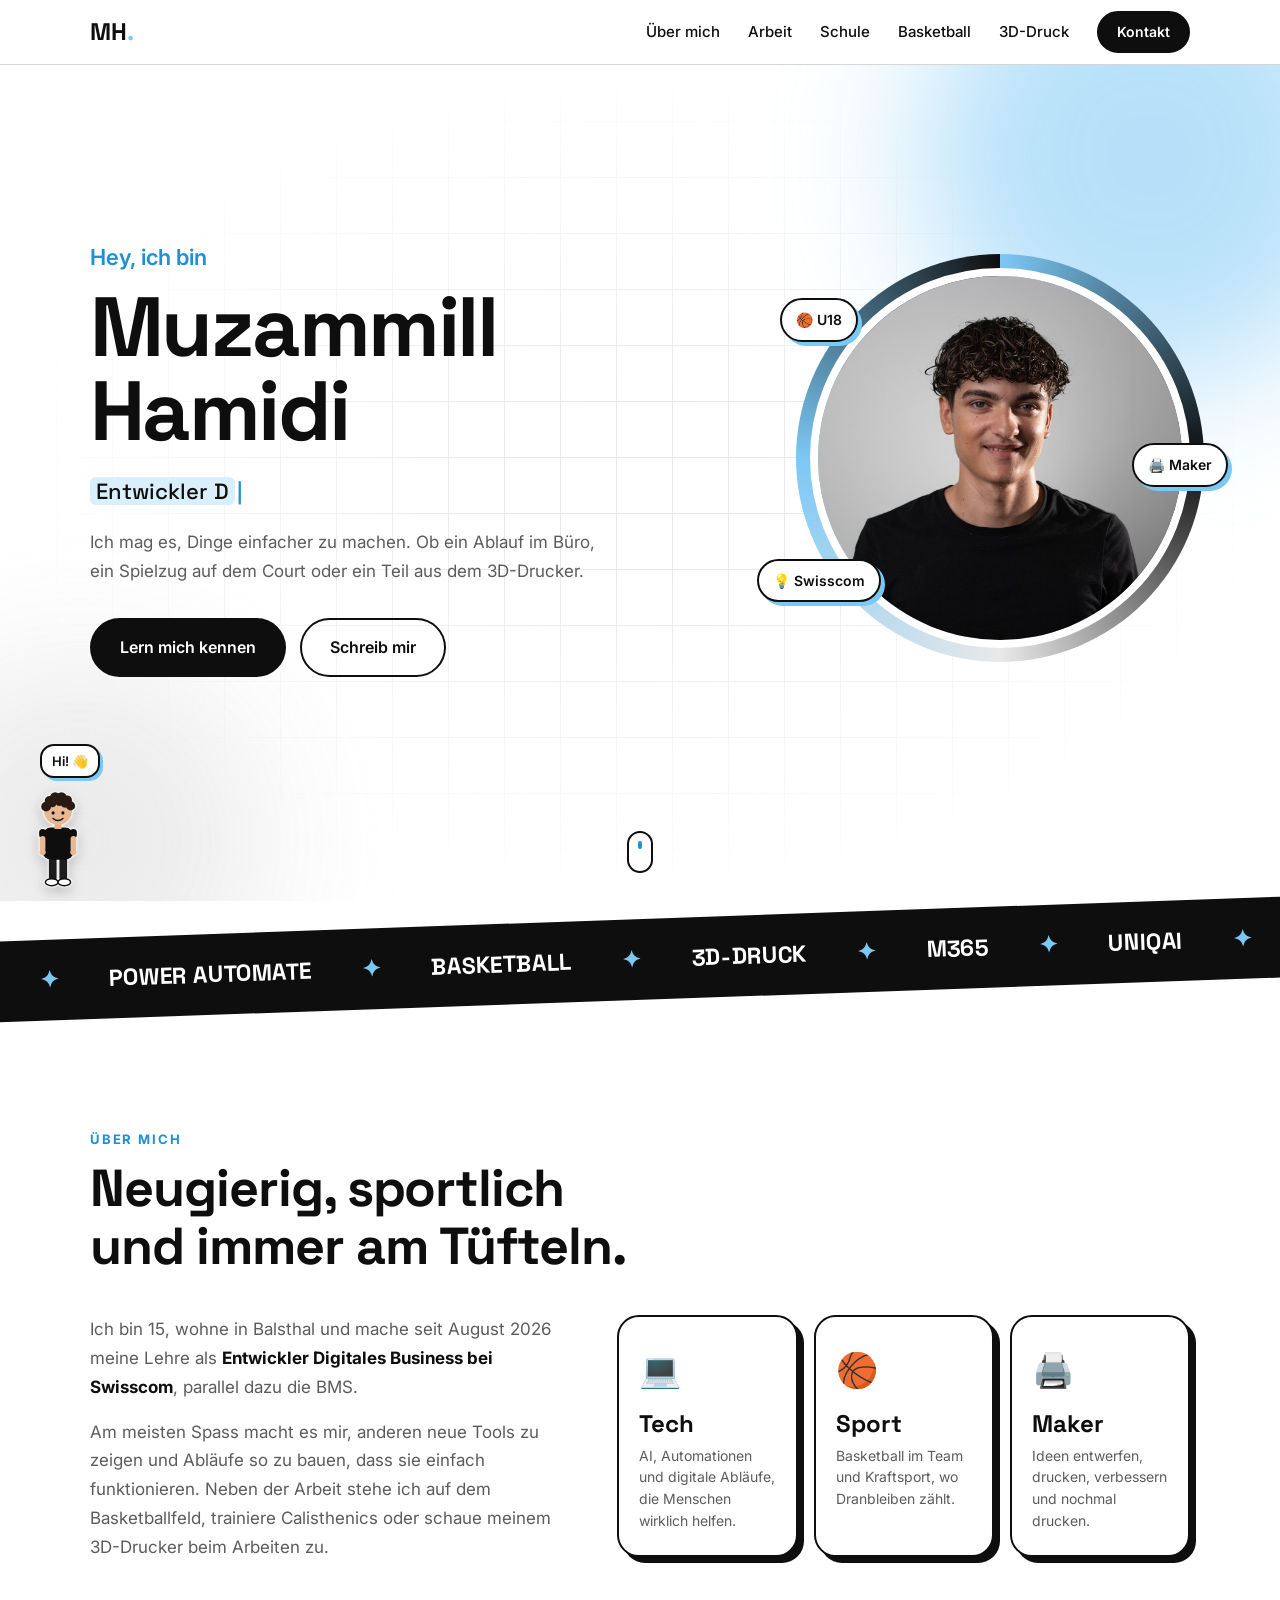
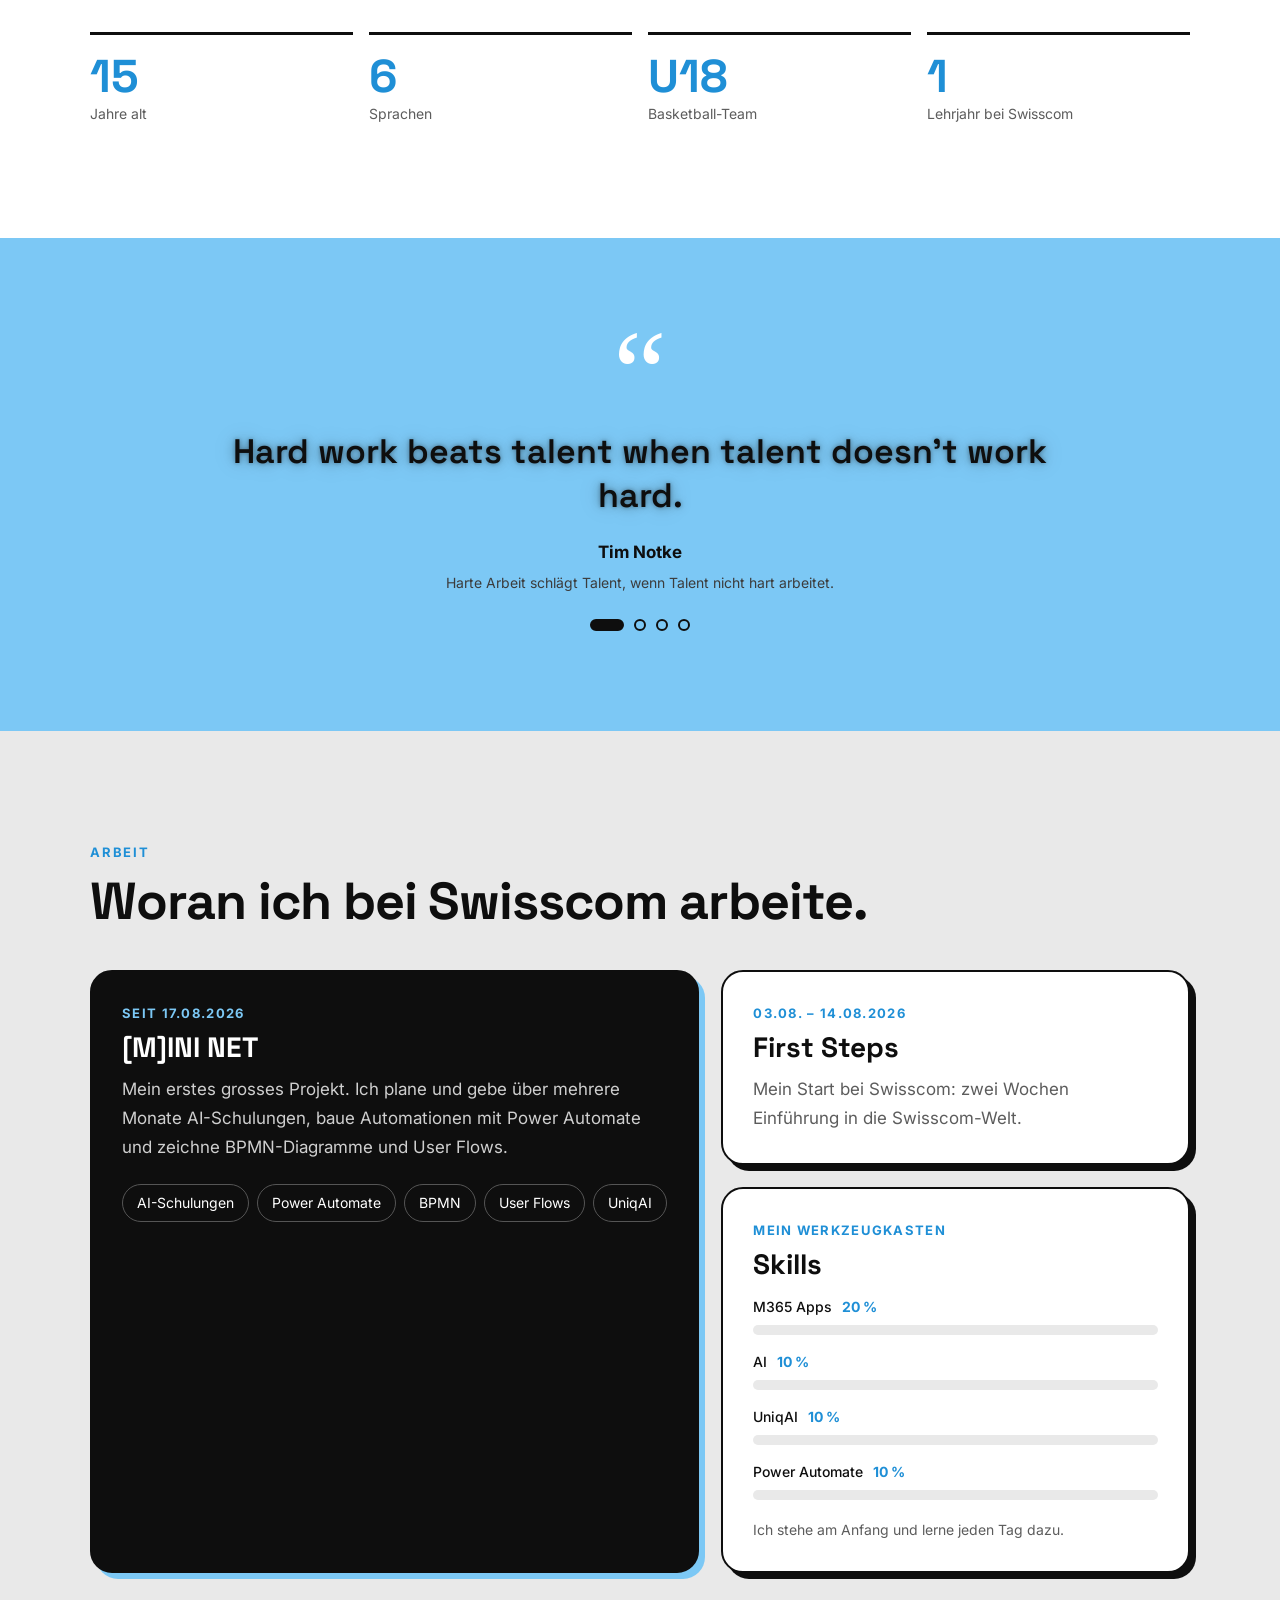
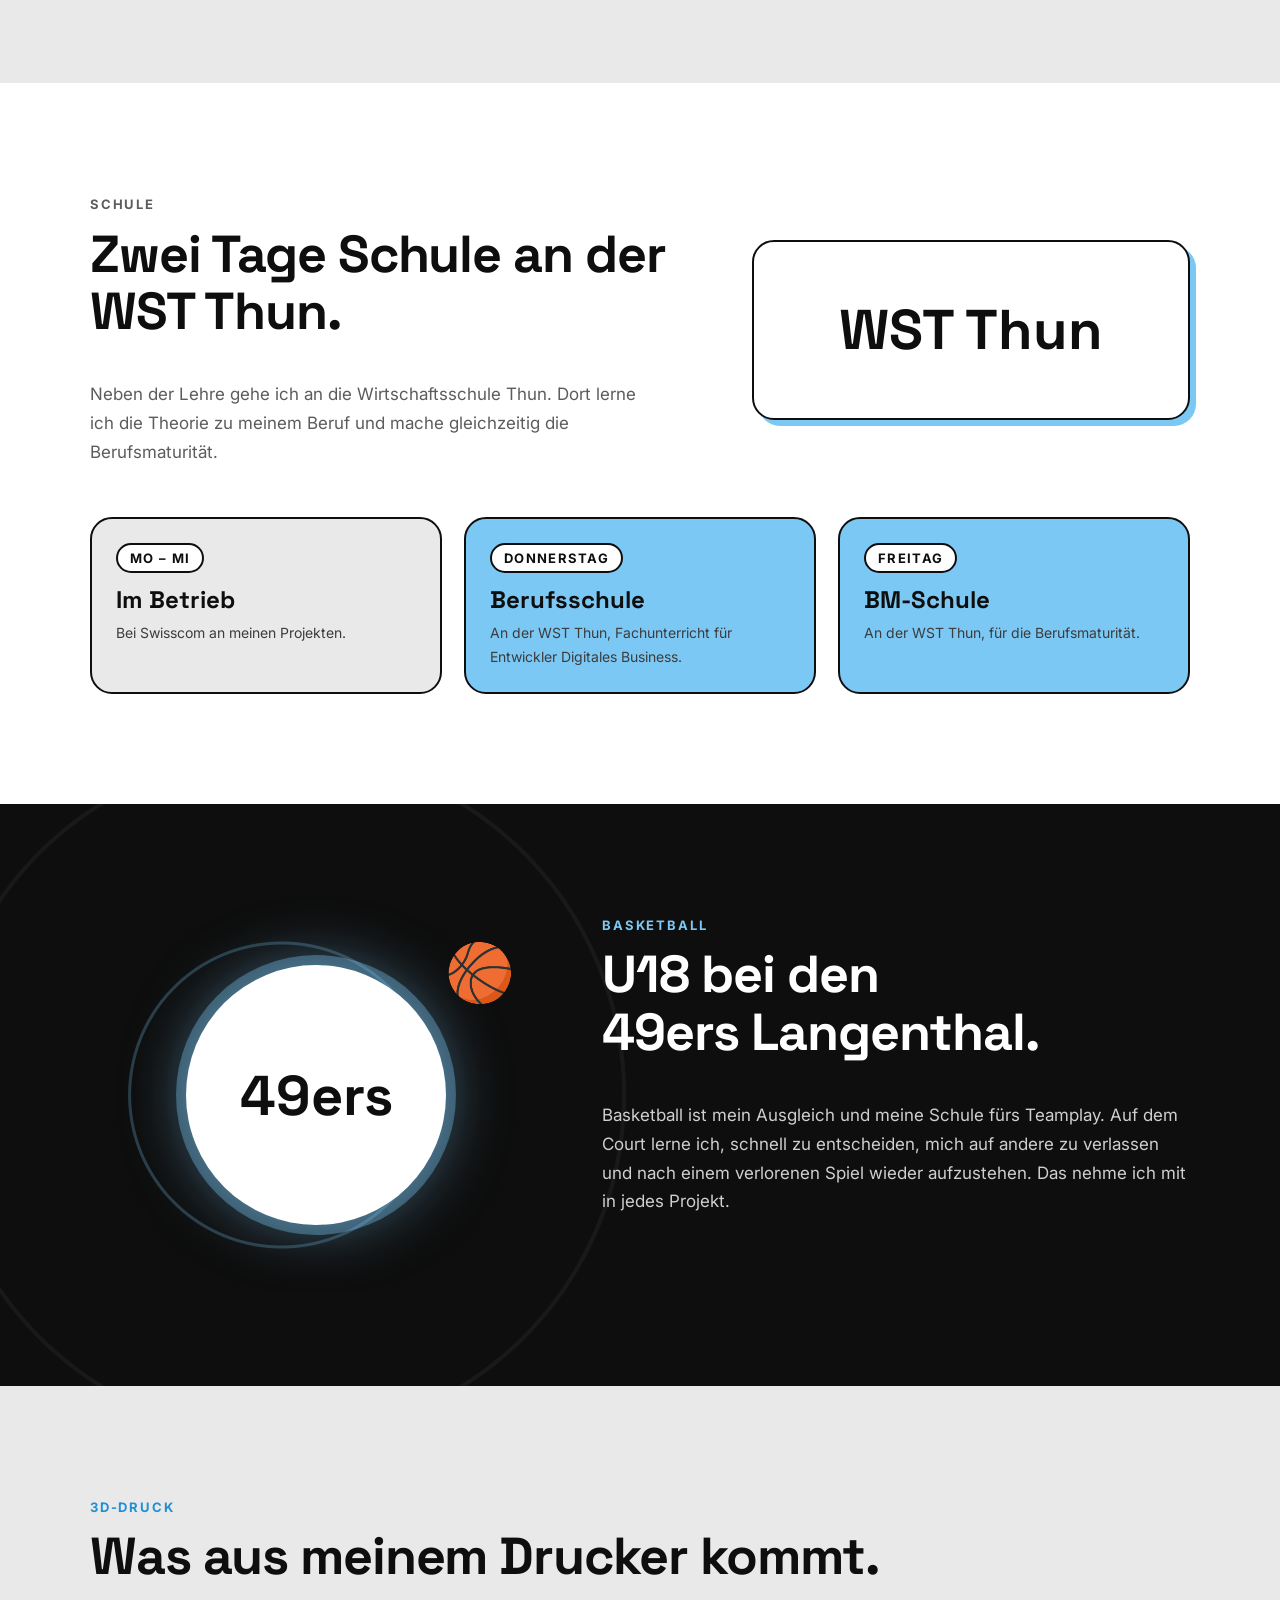
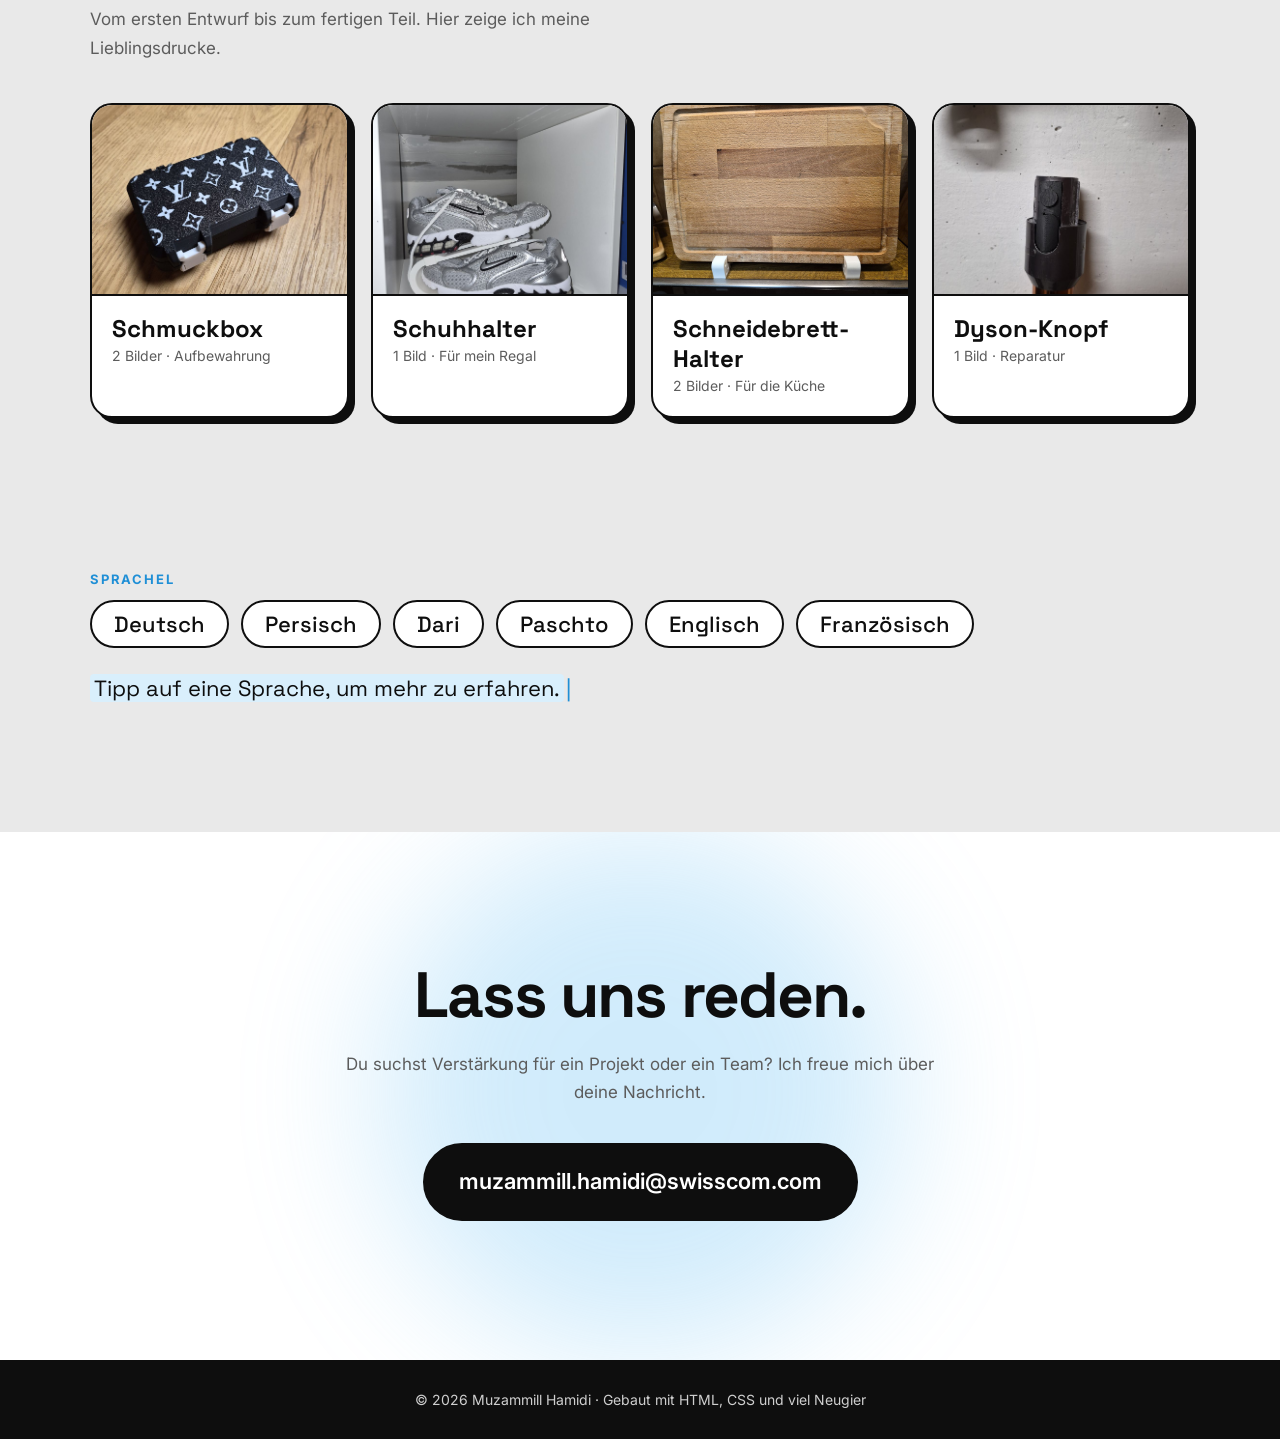
==== commit 89402f3d: "Mini-Avatar mit Animationen pro Bereich, verzögerten Mauszeiger entfernt Co-Authored-By: Claude Opus" ====
--- a/index.html
+++ b/index.html
@@ -8,7 +8,7 @@
   <link rel="preconnect" href="https://fonts.googleapis.com">
   <link rel="preconnect" href="https://fonts.gstatic.com" crossorigin>
   <link href="https://fonts.googleapis.com/css2?family=Space+Grotesk:wght@400;500;700&family=Inter:wght@400;500;600&display=swap" rel="stylesheet">
-  <link rel="stylesheet" href="style.css?v=7">
+  <link rel="stylesheet" href="style.css?v=8">
 </head>
 <body class="loading">
 
@@ -315,7 +315,63 @@
     <svg viewBox="0 0 48 48" aria-hidden="true"><circle class="to-top__track" cx="24" cy="24" r="21"/><circle class="to-top__ring" cx="24" cy="24" r="21"/></svg>
     <span>↑</span>
   </button>
-  <div class="cursor" aria-hidden="true"><span class="cursor__dot"></span><span class="cursor__ring"></span></div>
+
+  <!-- Mini-Avatar, der unten mitläuft und je nach Bereich etwas anderes macht -->
+  <div class="avatar" data-pose="wave" role="img" aria-label="Kleiner Avatar von Muzammill">
+    <div class="avatar__bubble">Hi! 👋</div>
+    <svg class="avatar__svg" viewBox="0 0 120 160" aria-hidden="true">
+      <!-- Requisiten hinten -->
+      <g class="prop prop--hoop">
+        <rect x="92" y="4" width="24" height="18" rx="2" fill="#fff" stroke="#0e0e0e" stroke-width="2"/>
+        <rect x="99" y="10" width="10" height="8" fill="none" stroke="#0e0e0e" stroke-width="1.5"/>
+        <line x1="96" y1="24" x2="112" y2="24" stroke="#ff7a1a" stroke-width="3" stroke-linecap="round"/>
+        <path d="M97 25 L100 34 L104 25 L108 34 L111 25" fill="none" stroke="#9a9a9a" stroke-width="1"/>
+      </g>
+      <g class="prop prop--printer">
+        <rect x="86" y="116" width="32" height="26" rx="3" fill="#3c3c3c"/>
+        <rect x="90" y="120" width="24" height="3" fill="#7cc8f5"/>
+        <rect class="print-cube" x="96" y="128" width="12" height="12" fill="#7cc8f5" stroke="#0e0e0e" stroke-width="1.5"/>
+      </g>
+      <!-- Beine -->
+      <g class="leg leg--l"><rect x="47" y="108" width="11" height="36" rx="5" fill="#1d1d1d"/><ellipse cx="51" cy="146" rx="9" ry="5" fill="#fff" stroke="#0e0e0e" stroke-width="2"/></g>
+      <g class="leg leg--r"><rect x="62" y="108" width="11" height="36" rx="5" fill="#1d1d1d"/><ellipse cx="69" cy="146" rx="9" ry="5" fill="#fff" stroke="#0e0e0e" stroke-width="2"/></g>
+      <!-- Körper -->
+      <g class="body">
+        <rect x="38" y="68" width="44" height="46" rx="12" fill="#0e0e0e"/>
+        <rect x="55" y="60" width="10" height="10" fill="#e3b08b"/>
+        <!-- Kopf -->
+        <g class="head">
+          <circle cx="60" cy="44" r="20" fill="#e8b892"/>
+          <g fill="#2a1b12">
+            <circle cx="43" cy="38" r="7"/><circle cx="48" cy="30" r="7"/><circle cx="56" cy="25" r="7.5"/>
+            <circle cx="65" cy="25" r="7.5"/><circle cx="73" cy="29" r="7"/><circle cx="78" cy="37" r="6.5"/>
+            <circle cx="52" cy="33" r="6"/><circle cx="62" cy="31" r="6"/><circle cx="70" cy="34" r="5.5"/>
+          </g>
+          <g class="eyes" fill="#0e0e0e"><circle cx="53" cy="47" r="2.2"/><circle cx="67" cy="47" r="2.2"/></g>
+          <path d="M53 55 Q60 61 67 55" fill="none" stroke="#0e0e0e" stroke-width="2" stroke-linecap="round"/>
+        </g>
+        <!-- Laptop vor dem Bauch -->
+        <g class="prop prop--laptop">
+          <rect x="34" y="88" width="52" height="26" rx="3" fill="#3c3c3c"/>
+          <rect x="38" y="92" width="44" height="18" rx="2" fill="#7cc8f5"/>
+          <rect class="code-line" x="42" y="96" width="20" height="2.5" fill="#0e0e0e"/>
+          <rect class="code-line" x="42" y="101" width="30" height="2.5" fill="#0e0e0e"/>
+          <rect class="code-line" x="42" y="106" width="14" height="2.5" fill="#0e0e0e"/>
+        </g>
+        <!-- Heft zum Schreiben -->
+        <g class="prop prop--paper">
+          <rect x="66" y="96" width="30" height="20" rx="2" fill="#fff" stroke="#0e0e0e" stroke-width="2"/>
+          <path class="scribble" d="M70 102 h18 M70 107 h14 M70 112 h20" stroke="#1f8fd6" stroke-width="2" stroke-linecap="round"/>
+        </g>
+      </g>
+      <!-- Arme -->
+      <g class="arm arm--l"><rect x="33" y="70" width="10" height="13" rx="5" fill="#0e0e0e"/><rect x="34" y="80" width="8" height="22" rx="4" fill="#e8b892"/><circle cx="38" cy="103" r="4.5" fill="#e8b892"/></g>
+      <g class="arm arm--r"><rect x="77" y="70" width="10" height="13" rx="5" fill="#0e0e0e"/><rect x="78" y="80" width="8" height="22" rx="4" fill="#e8b892"/><circle cx="82" cy="103" r="4.5" fill="#e8b892"/>
+        <line class="prop prop--pencil" x1="82" y1="103" x2="90" y2="112" stroke="#0e0e0e" stroke-width="3" stroke-linecap="round"/></g>
+      <!-- Ball -->
+      <g class="prop prop--ball"><circle cx="60" cy="66" r="8" fill="#f28c28" stroke="#0e0e0e" stroke-width="1.5"/><path d="M52 66 h16 M60 58 v16" stroke="#0e0e0e" stroke-width="1"/></g>
+    </svg>
+  </div>
 
   <footer class="footer">
     <div class="container">
@@ -340,6 +396,6 @@
     </div>
   </div>
 
-  <script src="script.js?v=7"></script>
+  <script src="script.js?v=8"></script>
 </body>
 </html>
--- a/style.css
+++ b/style.css
@@ -406,16 +406,6 @@
 /* Footer */
 .footer { padding: 28px 0; text-align: center; color: #cfcfcf; font-size: var(--fs-small); background: var(--black); }
 
-/* ===== Eigener Mauszeiger (nur Computer) ===== */
-.cursor { display: none; }
-.has-cursor .cursor { display: block; }
-.has-cursor, .has-cursor a, .has-cursor button, .has-cursor .print { cursor: none; }
-.cursor__dot, .cursor__ring { position: fixed; top: 0; left: 0; z-index: 90; pointer-events: none; border-radius: 50%; transform: translate(-50%, -50%); }
-.cursor__dot { width: 8px; height: 8px; background: var(--black); }
-.cursor__ring { width: 38px; height: 38px; border: 2px solid var(--black); transition: width .25s, height .25s, background .25s, border-color .25s; }
-.cursor.hover .cursor__ring { width: 64px; height: 64px; background: rgba(124, 200, 245, .35); border-color: var(--blue-text); }
-.cursor.down .cursor__ring { width: 28px; height: 28px; }
-
 /* ===== Klick-Welle auf Buttons ===== */
 .ripple { position: absolute; border-radius: 50%; background: rgba(124, 200, 245, .6); transform: scale(0); animation: ripple .6s ease-out; pointer-events: none; }
 @keyframes ripple { to { transform: scale(4); opacity: 0; } }
@@ -436,6 +426,91 @@
 
 /* Aktiver Menüpunkt */
 .nav__links a.active:not(.btn)::after { transform: scaleX(1); }
+
+/* ===== Mini-Avatar ===== */
+.avatar {
+  position: fixed; left: 0; bottom: 8px; z-index: 44; width: 84px; height: 112px;
+  transform: translateX(var(--x, 16px)); transition: transform .5s cubic-bezier(.2,.8,.2,1);
+  cursor: pointer; -webkit-tap-highlight-color: transparent;
+}
+.avatar__svg { width: 100%; height: 100%; overflow: visible; filter: drop-shadow(0 0 1px #fff) drop-shadow(0 0 1.5px #fff) drop-shadow(0 4px 6px rgba(0,0,0,.2)); }
+.avatar.flip .avatar__svg { transform: scaleX(-1); }
+.avatar__bubble {
+  position: absolute; bottom: 100%; left: 50%; white-space: nowrap; margin-bottom: 2px;
+  background: var(--white); border: 2px solid var(--black); border-radius: 14px; padding: 4px 10px;
+  font-size: 13px; font-weight: 600; box-shadow: 3px 3px 0 var(--blue);
+  transform: translateX(-30%) scale(.6); opacity: 0; transition: opacity .3s, transform .3s; pointer-events: none;
+}
+.avatar.talk .avatar__bubble { opacity: 1; transform: translateX(-30%) scale(1); }
+
+.avatar .leg, .avatar .arm, .avatar .body, .avatar .head, .avatar .prop, .avatar .eyes { transform-box: view-box; }
+.avatar .leg--l { transform-origin: 52px 110px; } .avatar .leg--r { transform-origin: 68px 110px; }
+.avatar .arm--l { transform-origin: 38px 74px; } .avatar .arm--r { transform-origin: 82px 74px; }
+.avatar .head { transform-origin: 60px 62px; }
+.avatar .eyes { transform-origin: 60px 47px; animation: blink 4s infinite; }
+@keyframes blink { 0%, 94%, 100% { transform: scaleY(1); } 97% { transform: scaleY(.1); } }
+.avatar .prop { opacity: 0; transition: opacity .3s; }
+
+/* Laufen */
+.avatar[data-pose="walk"] .leg--l { animation: legSwing .45s ease-in-out infinite alternate; }
+.avatar[data-pose="walk"] .leg--r { animation: legSwing .45s ease-in-out infinite alternate-reverse; }
+.avatar[data-pose="walk"] .arm--l { animation: armSwing .45s ease-in-out infinite alternate-reverse; }
+.avatar[data-pose="walk"] .arm--r { animation: armSwing .45s ease-in-out infinite alternate; }
+.avatar[data-pose="walk"] .body, .avatar[data-pose="walk"] .head { animation: bobBody .225s ease-in-out infinite alternate; }
+@keyframes legSwing { from { transform: rotate(-22deg); } to { transform: rotate(22deg); } }
+@keyframes armSwing { from { transform: rotate(-25deg); } to { transform: rotate(25deg); } }
+@keyframes bobBody { to { transform: translateY(-2px); } }
+
+/* Winken */
+.avatar[data-pose="wave"] .arm--r { animation: wave .5s ease-in-out infinite alternate; }
+@keyframes wave { from { transform: rotate(-140deg); } to { transform: rotate(-175deg); } }
+.avatar[data-pose="wave"] .head { animation: tilt 1s ease-in-out infinite alternate; }
+@keyframes tilt { from { transform: rotate(-4deg); } to { transform: rotate(4deg); } }
+
+/* Tippen am Laptop */
+.avatar[data-pose="type"] .prop--laptop { opacity: 1; }
+.avatar[data-pose="type"] .arm--l { animation: typeL .25s ease-in-out infinite alternate; }
+.avatar[data-pose="type"] .arm--r { animation: typeR .25s ease-in-out infinite alternate-reverse; }
+@keyframes typeL { from { transform: rotate(-30deg); } to { transform: rotate(-40deg); } }
+@keyframes typeR { from { transform: rotate(30deg); } to { transform: rotate(40deg); } }
+.avatar[data-pose="type"] .code-line { animation: codeIn 1.6s steps(6) infinite; transform-box: fill-box; transform-origin: left; }
+.avatar[data-pose="type"] .code-line:nth-child(4) { animation-delay: .4s; } .avatar[data-pose="type"] .code-line:nth-child(5) { animation-delay: .8s; }
+@keyframes codeIn { from { transform: scaleX(0); } }
+
+/* Schreiben ins Heft */
+.avatar[data-pose="write"] .prop--paper, .avatar[data-pose="write"] .prop--pencil { opacity: 1; }
+.avatar[data-pose="write"] .arm--r { animation: write .3s ease-in-out infinite alternate; }
+@keyframes write { from { transform: rotate(-12deg); } to { transform: rotate(-2deg) translateX(2px); } }
+.avatar[data-pose="write"] .scribble { stroke-dasharray: 60; animation: scribble 2s linear infinite; }
+@keyframes scribble { from { stroke-dashoffset: 60; } to { stroke-dashoffset: 0; } }
+.avatar[data-pose="write"] .head { transform: rotate(6deg); }
+
+/* Basketball: Wurf in den Korb */
+.avatar[data-pose="shoot"] .prop--hoop, .avatar[data-pose="shoot"] .prop--ball { opacity: 1; }
+.avatar[data-pose="shoot"] .arm--l, .avatar[data-pose="shoot"] .arm--r { animation: shootArms 2.2s ease-in-out infinite; }
+@keyframes shootArms { 0%, 20% { transform: rotate(0); } 35%, 55% { transform: rotate(-165deg); } 75%, 100% { transform: rotate(0); } }
+.avatar[data-pose="shoot"] .arm--l { animation-name: shootArmsL; }
+@keyframes shootArmsL { 0%, 20% { transform: rotate(0); } 35%, 55% { transform: rotate(165deg); } 75%, 100% { transform: rotate(0); } }
+.avatar[data-pose="shoot"] .prop--ball { animation: shootBall 2.2s ease-in-out infinite; }
+@keyframes shootBall {
+  0% { transform: translate(0, 38px); } 10% { transform: translate(0, 52px); } 20% { transform: translate(0, 38px); }
+  35% { transform: translate(0, -2px); } 55% { transform: translate(44px, -60px); } 62% { transform: translate(44px, -36px); }
+  80% { transform: translate(30px, 76px); } 100% { transform: translate(0, 38px); }
+}
+.avatar[data-pose="shoot"] .body { animation: jump 2.2s ease-in-out infinite; }
+@keyframes jump { 0%, 30%, 60%, 100% { transform: none; } 42% { transform: translateY(-6px); } }
+
+/* 3D-Druck: Würfel wächst aus dem Drucker */
+.avatar[data-pose="print"] .prop--printer { opacity: 1; }
+.avatar[data-pose="print"] .print-cube { transform-box: fill-box; transform-origin: bottom; animation: printCube 2.4s ease-in-out infinite; }
+@keyframes printCube { from { transform: scaleY(0); } 70%, to { transform: scaleY(1); } }
+.avatar[data-pose="print"] .arm--r { transform: rotate(-60deg); }
+.avatar[data-pose="print"] .head { transform: rotate(8deg); }
+
+@media (max-width: 760px) {
+  .avatar { width: 58px; height: 78px; bottom: 6px; }
+  .avatar__bubble { font-size: 11px; padding: 3px 8px; }
+}
 
 /* ===== Einblenden beim Scrollen (verschiedene Richtungen) ===== */
 .reveal { opacity: 0; transform: translateY(60px); transition: opacity .9s cubic-bezier(.2,.8,.2,1), transform .9s cubic-bezier(.2,.8,.2,1); transition-delay: var(--d, 0s); }
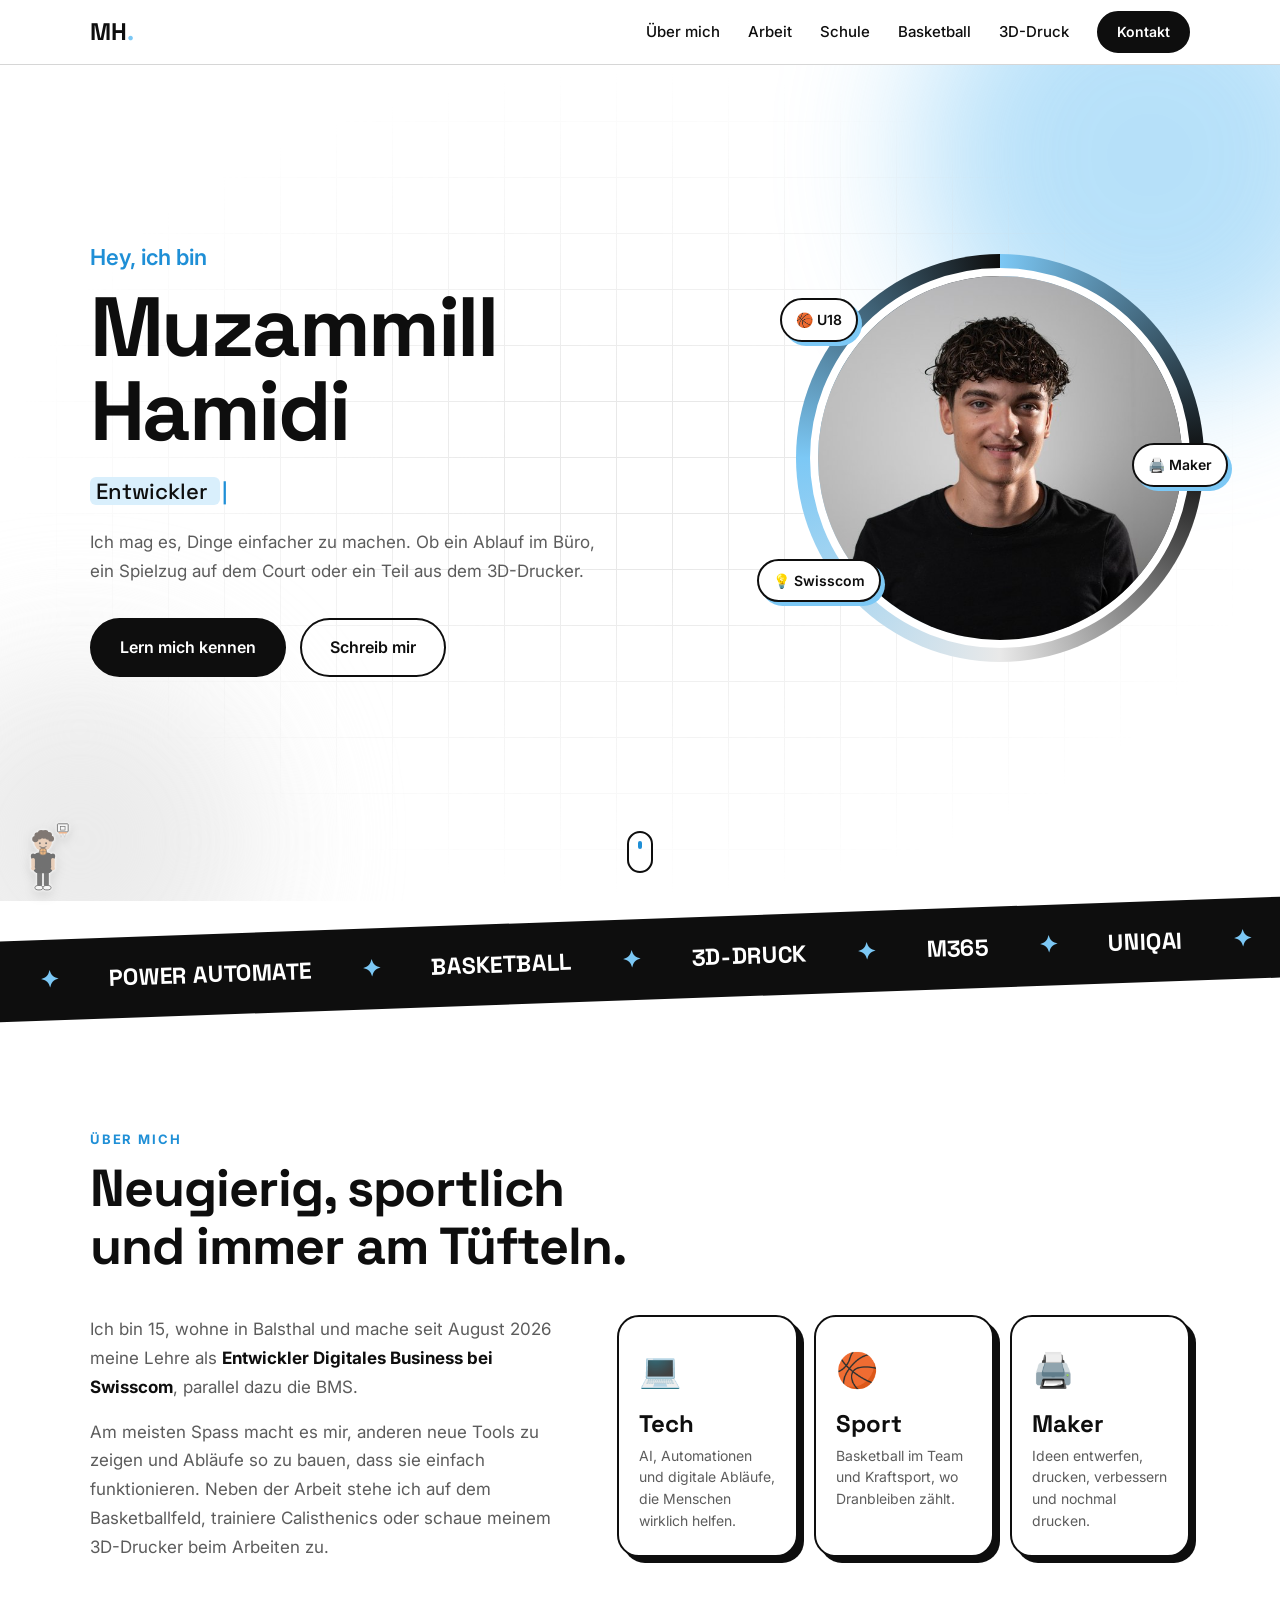
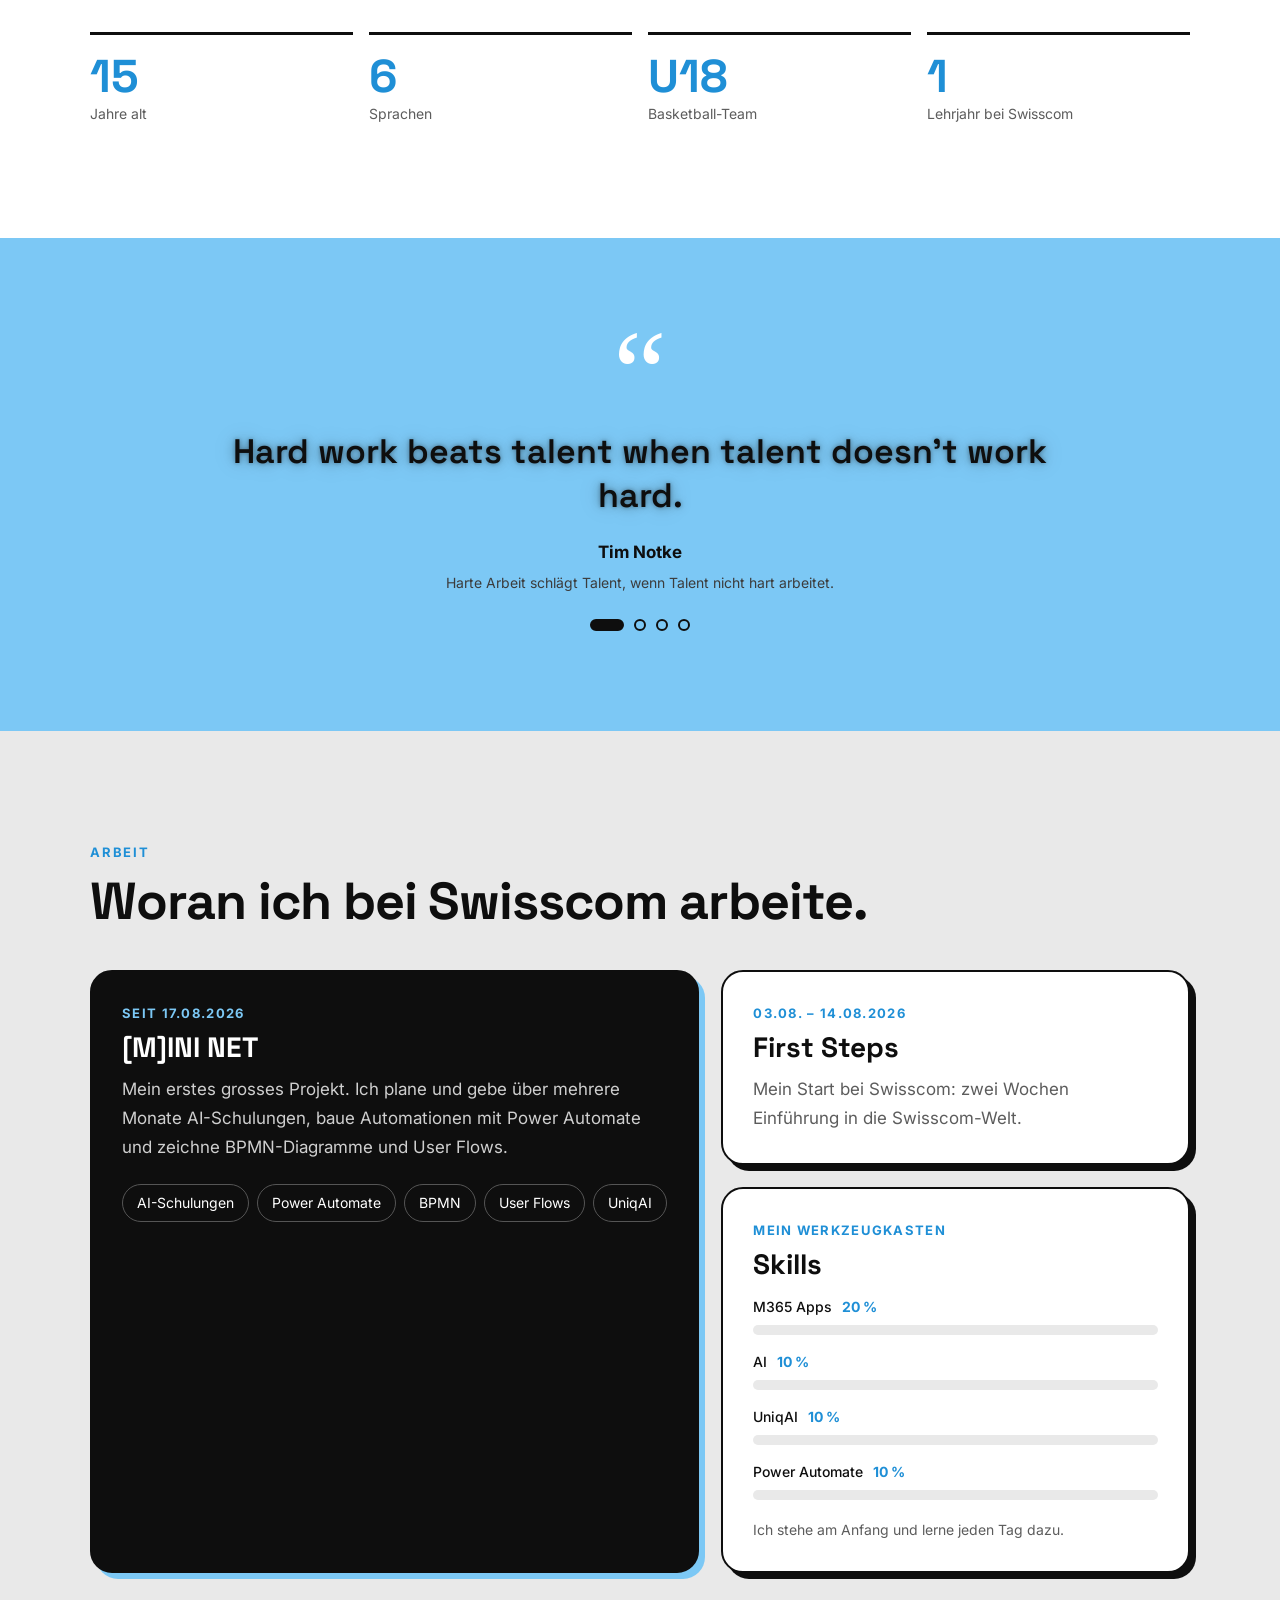
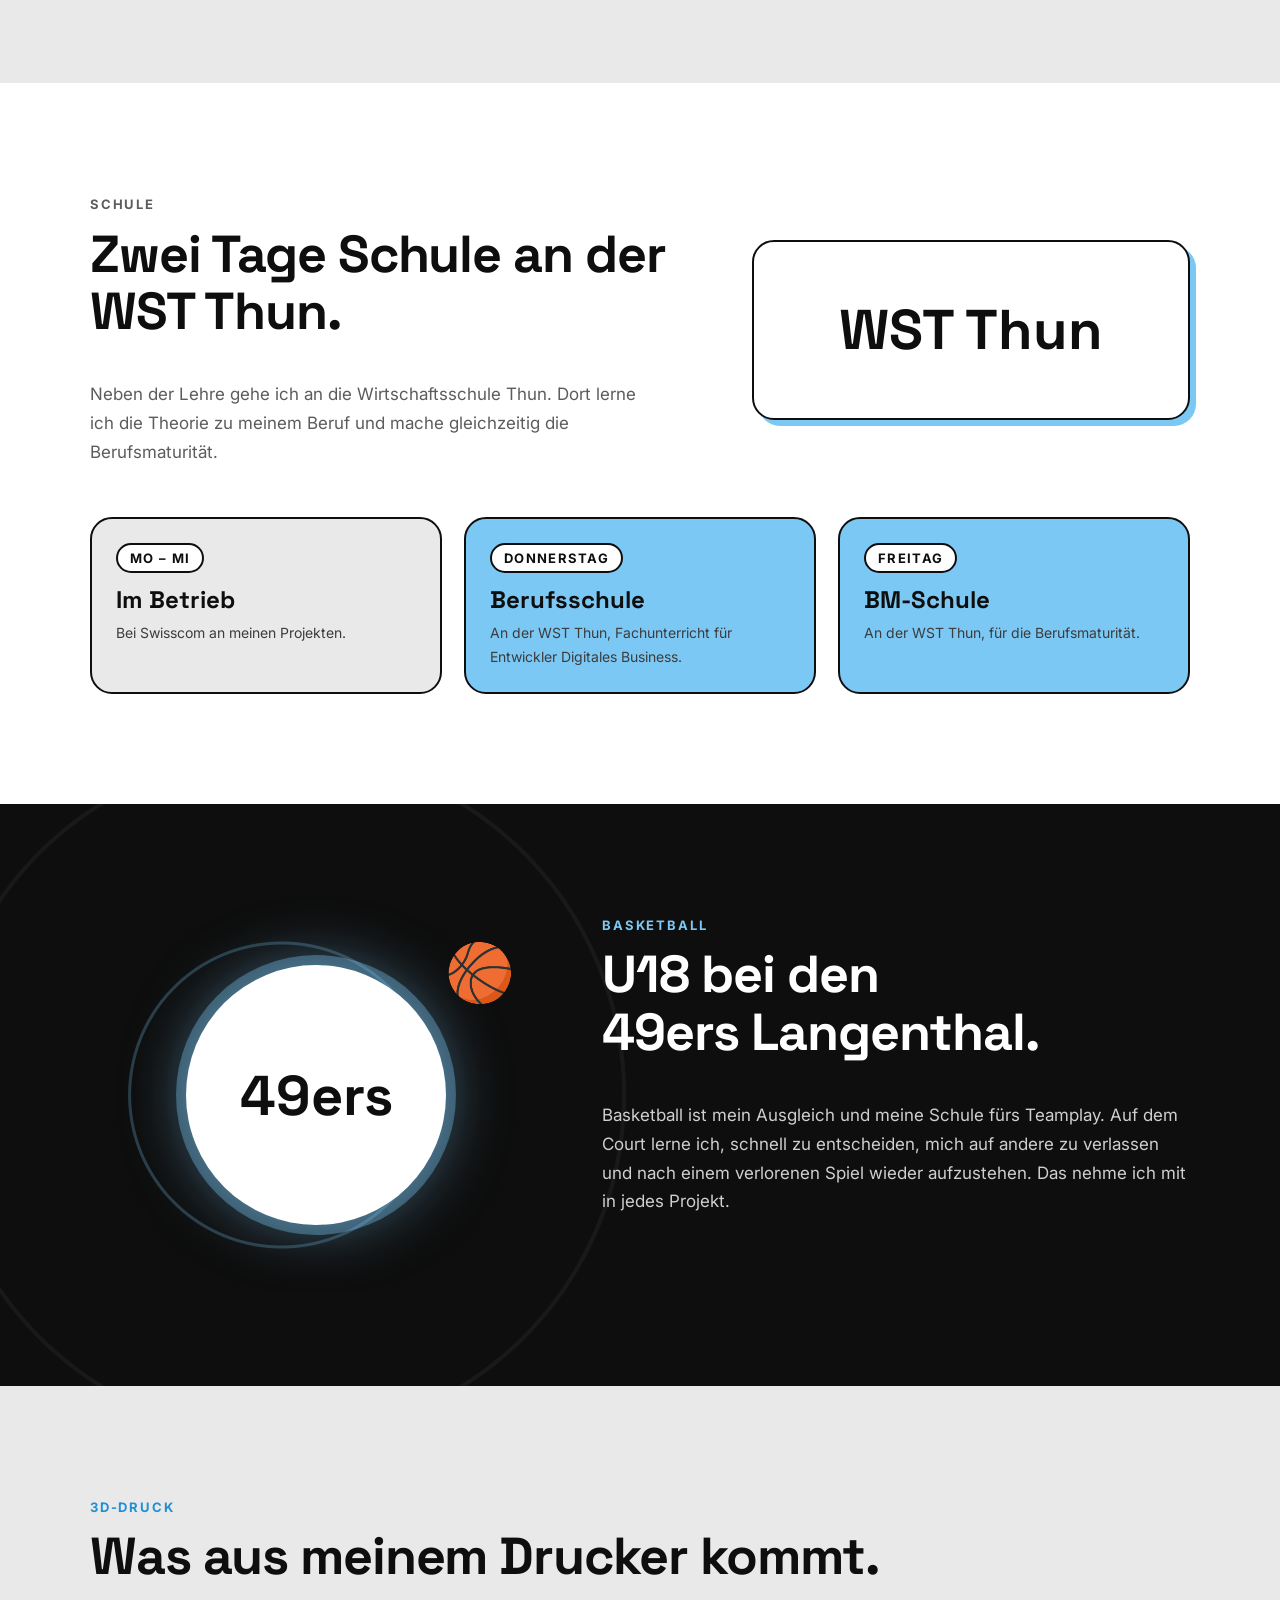
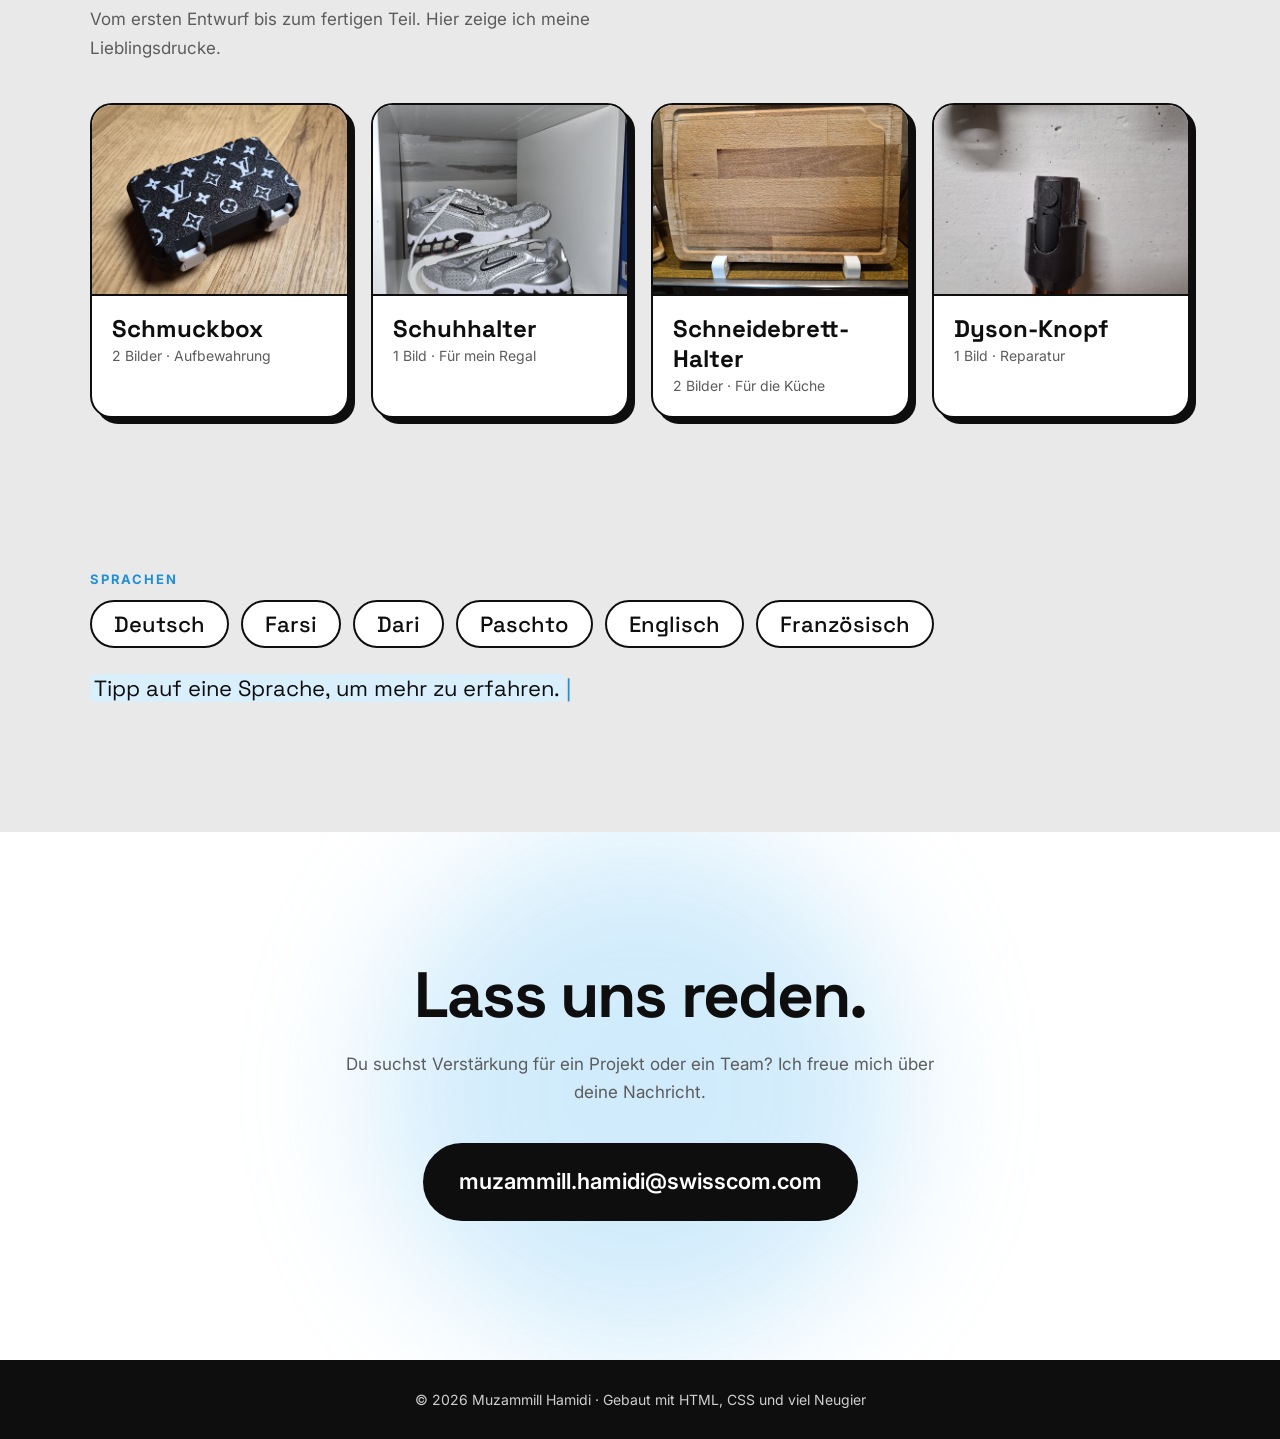
==== commit 85f47a0b: "Farsi statt Persisch, Avatar kleiner und dezenter Co-Authored-By: Claude Opus 5.5 (1M context) <nore" ====
--- a/index.html
+++ b/index.html
@@ -8,7 +8,7 @@
   <link rel="preconnect" href="https://fonts.googleapis.com">
   <link rel="preconnect" href="https://fonts.gstatic.com" crossorigin>
   <link href="https://fonts.googleapis.com/css2?family=Space+Grotesk:wght@400;500;700&family=Inter:wght@400;500;600&display=swap" rel="stylesheet">
-  <link rel="stylesheet" href="style.css?v=8">
+  <link rel="stylesheet" href="style.css?v=9">
 </head>
 <body class="loading">
 
@@ -289,7 +289,7 @@
         <!-- Klick auf eine Sprache zeigt den Text aus data-text -->
         <ul class="langs reveal">
           <li><button data-text="Deutsch ist eine meiner Muttersprachen.">Deutsch</button></li>
-          <li><button data-text="Persisch ist meine Muttersprache.">Persisch</button></li>
+          <li><button data-text="Farsi ist meine Muttersprache.">Farsi</button></li>
           <li><button data-text="Dari ist auch eine meiner Muttersprachen.">Dari</button></li>
           <li><button data-text="Paschto verstehe ich sehr gut, sprechen kann ich es aber noch nicht so gut.">Paschto</button></li>
           <li><button data-text="Englisch spreche ich sehr gut.">Englisch</button></li>
@@ -396,6 +396,6 @@
     </div>
   </div>
 
-  <script src="script.js?v=8"></script>
+  <script src="script.js?v=9"></script>
 </body>
 </html>
--- a/style.css
+++ b/style.css
@@ -429,11 +429,12 @@
 
 /* ===== Mini-Avatar ===== */
 .avatar {
-  position: fixed; left: 0; bottom: 8px; z-index: 44; width: 84px; height: 112px;
-  transform: translateX(var(--x, 16px)); transition: transform .5s cubic-bezier(.2,.8,.2,1);
+  position: fixed; left: 0; bottom: 6px; z-index: 44; width: 54px; height: 72px; opacity: .55;
+  transform: translateX(var(--x, 16px)); transition: transform .5s cubic-bezier(.2,.8,.2,1), opacity .3s;
   cursor: pointer; -webkit-tap-highlight-color: transparent;
 }
 .avatar__svg { width: 100%; height: 100%; overflow: visible; filter: drop-shadow(0 0 1px #fff) drop-shadow(0 0 1.5px #fff) drop-shadow(0 4px 6px rgba(0,0,0,.2)); }
+.avatar:hover, .avatar.talk { opacity: 1; }
 .avatar.flip .avatar__svg { transform: scaleX(-1); }
 .avatar__bubble {
   position: absolute; bottom: 100%; left: 50%; white-space: nowrap; margin-bottom: 2px;
@@ -508,7 +509,7 @@
 .avatar[data-pose="print"] .head { transform: rotate(8deg); }
 
 @media (max-width: 760px) {
-  .avatar { width: 58px; height: 78px; bottom: 6px; }
+  .avatar { width: 40px; height: 54px; bottom: 4px; }
   .avatar__bubble { font-size: 11px; padding: 3px 8px; }
 }
 
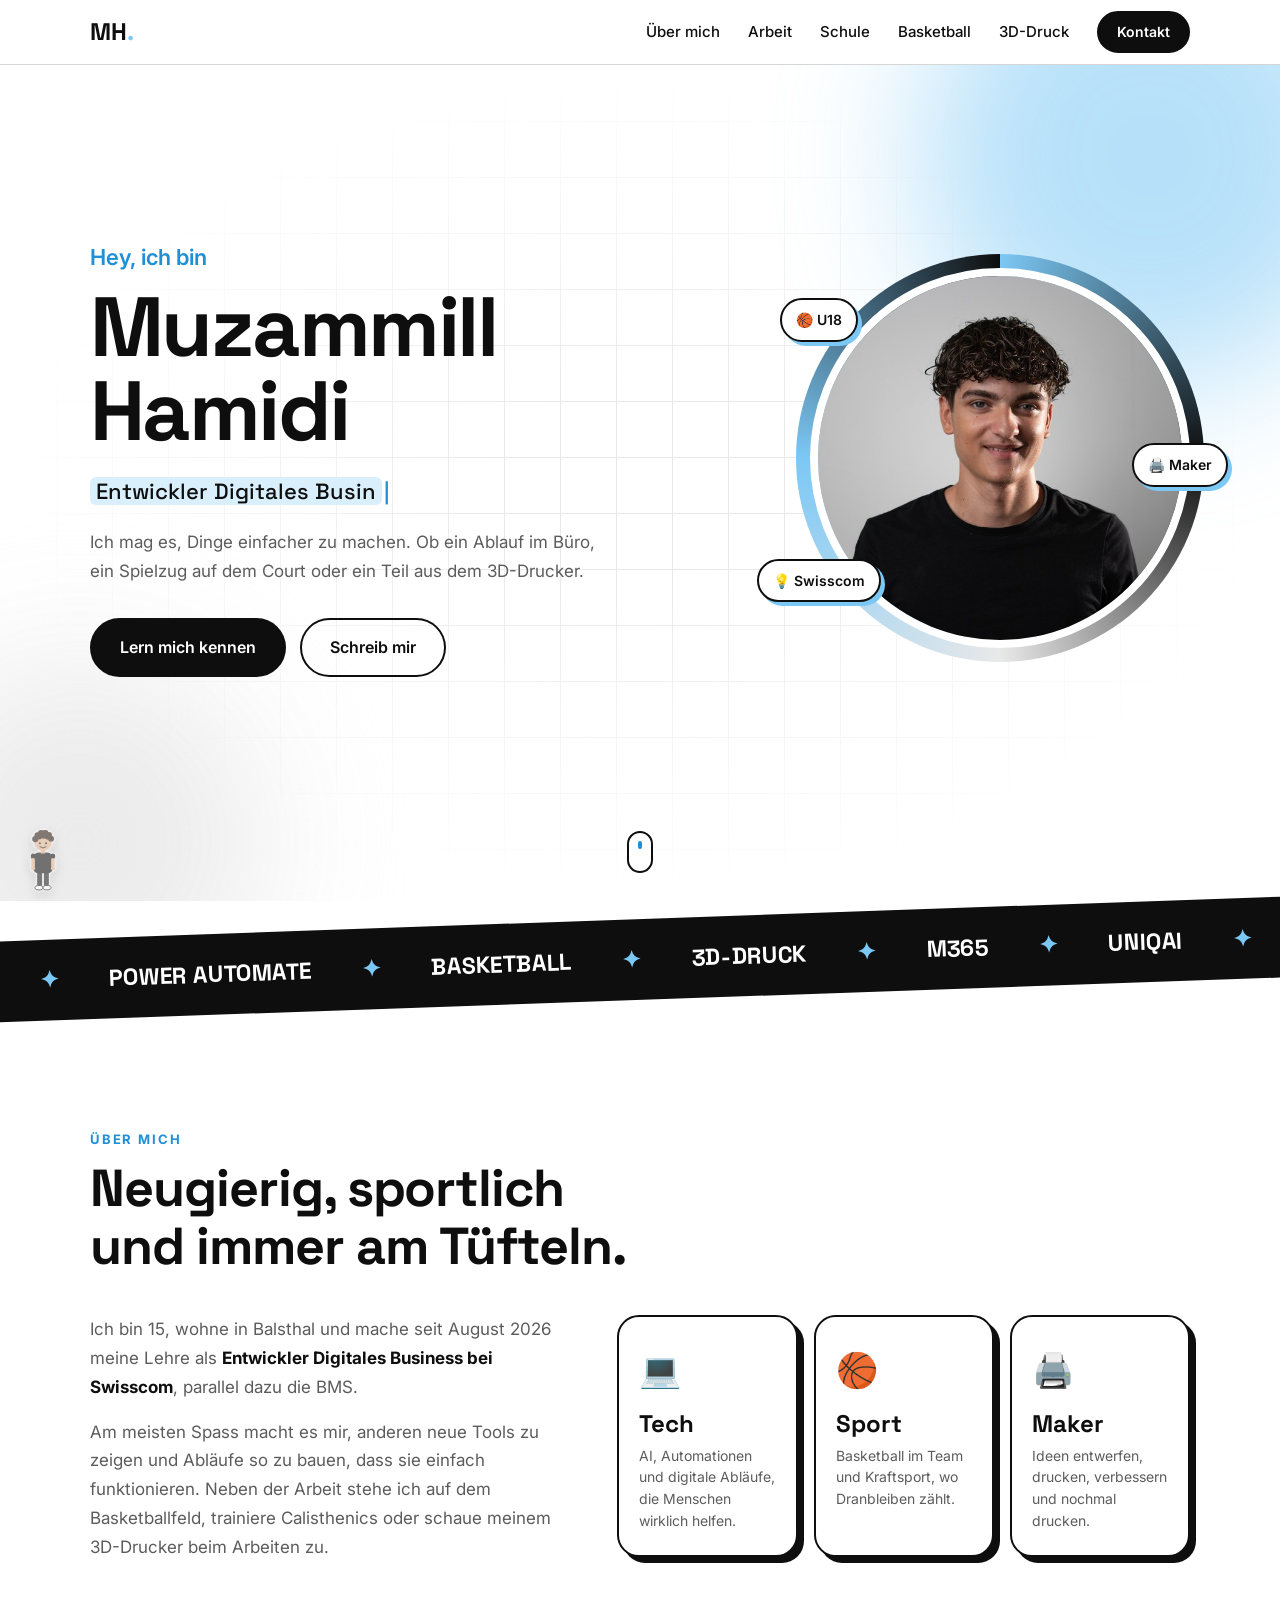
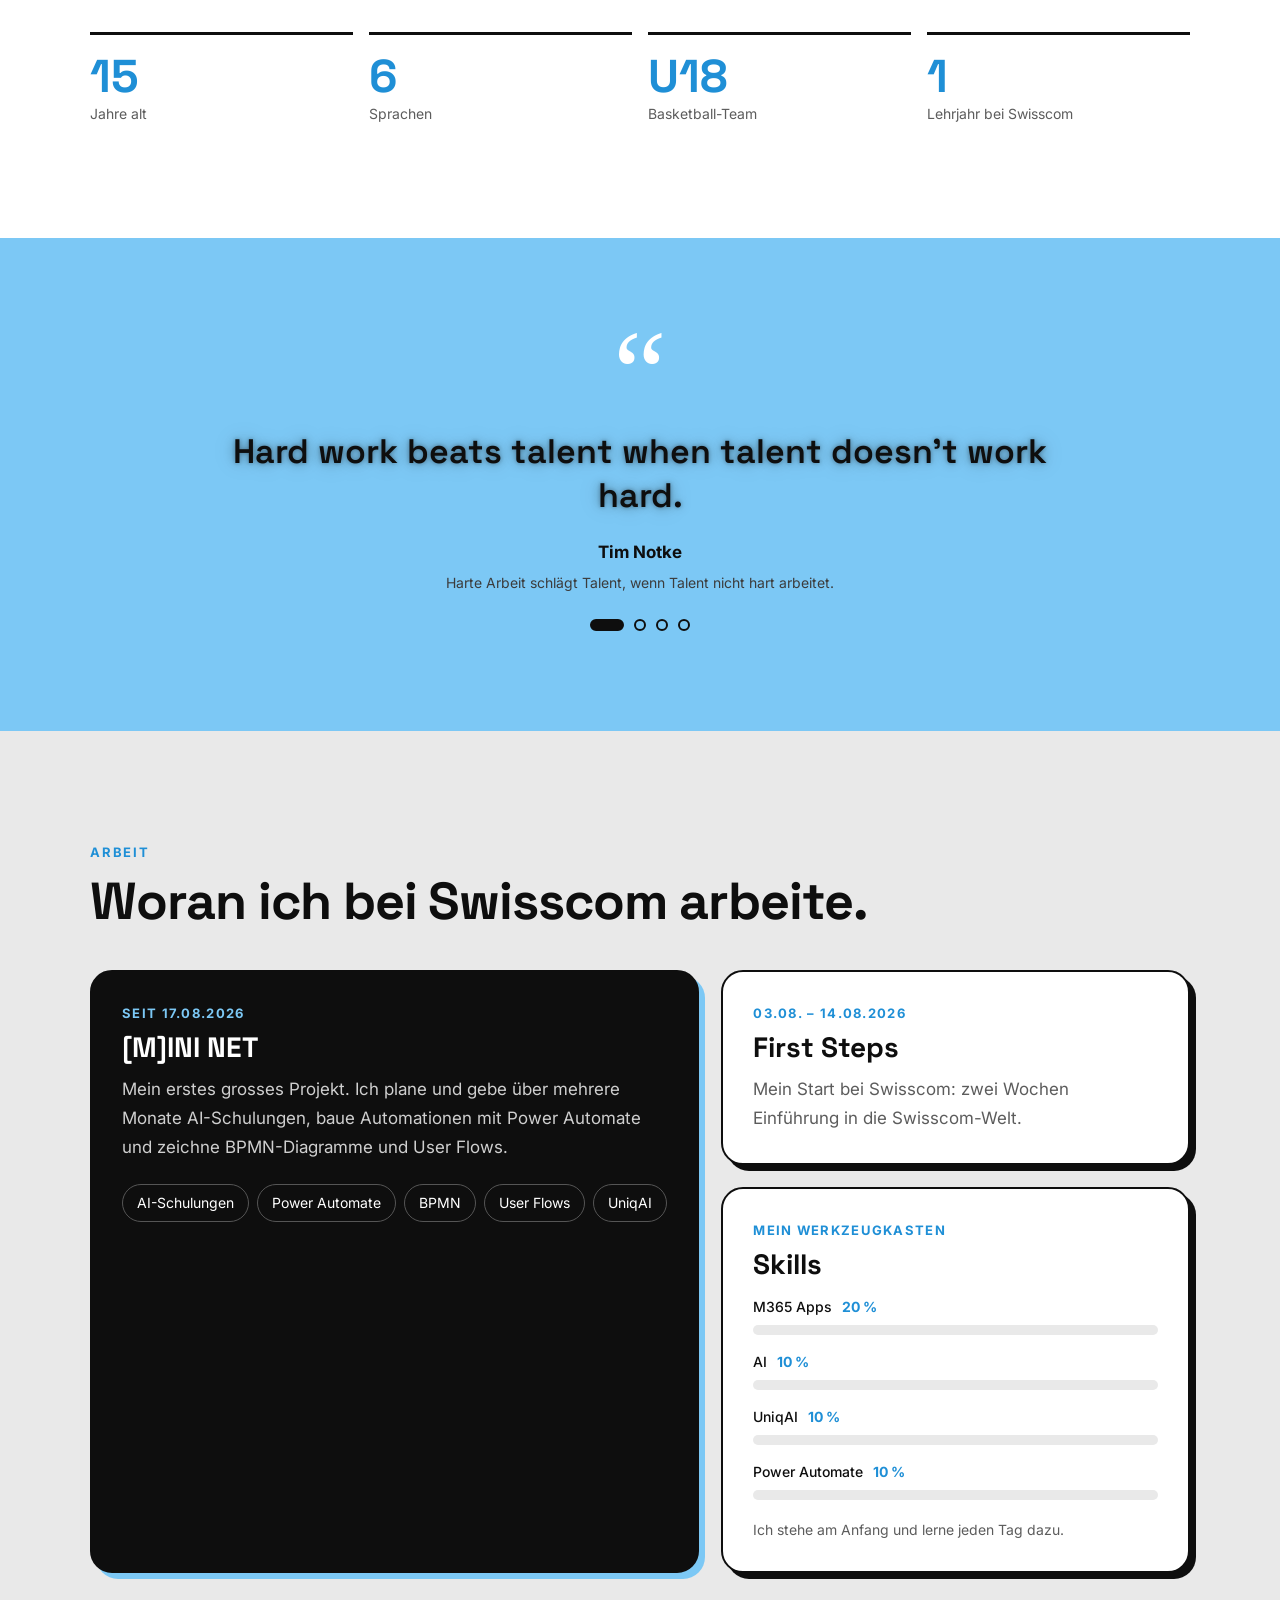
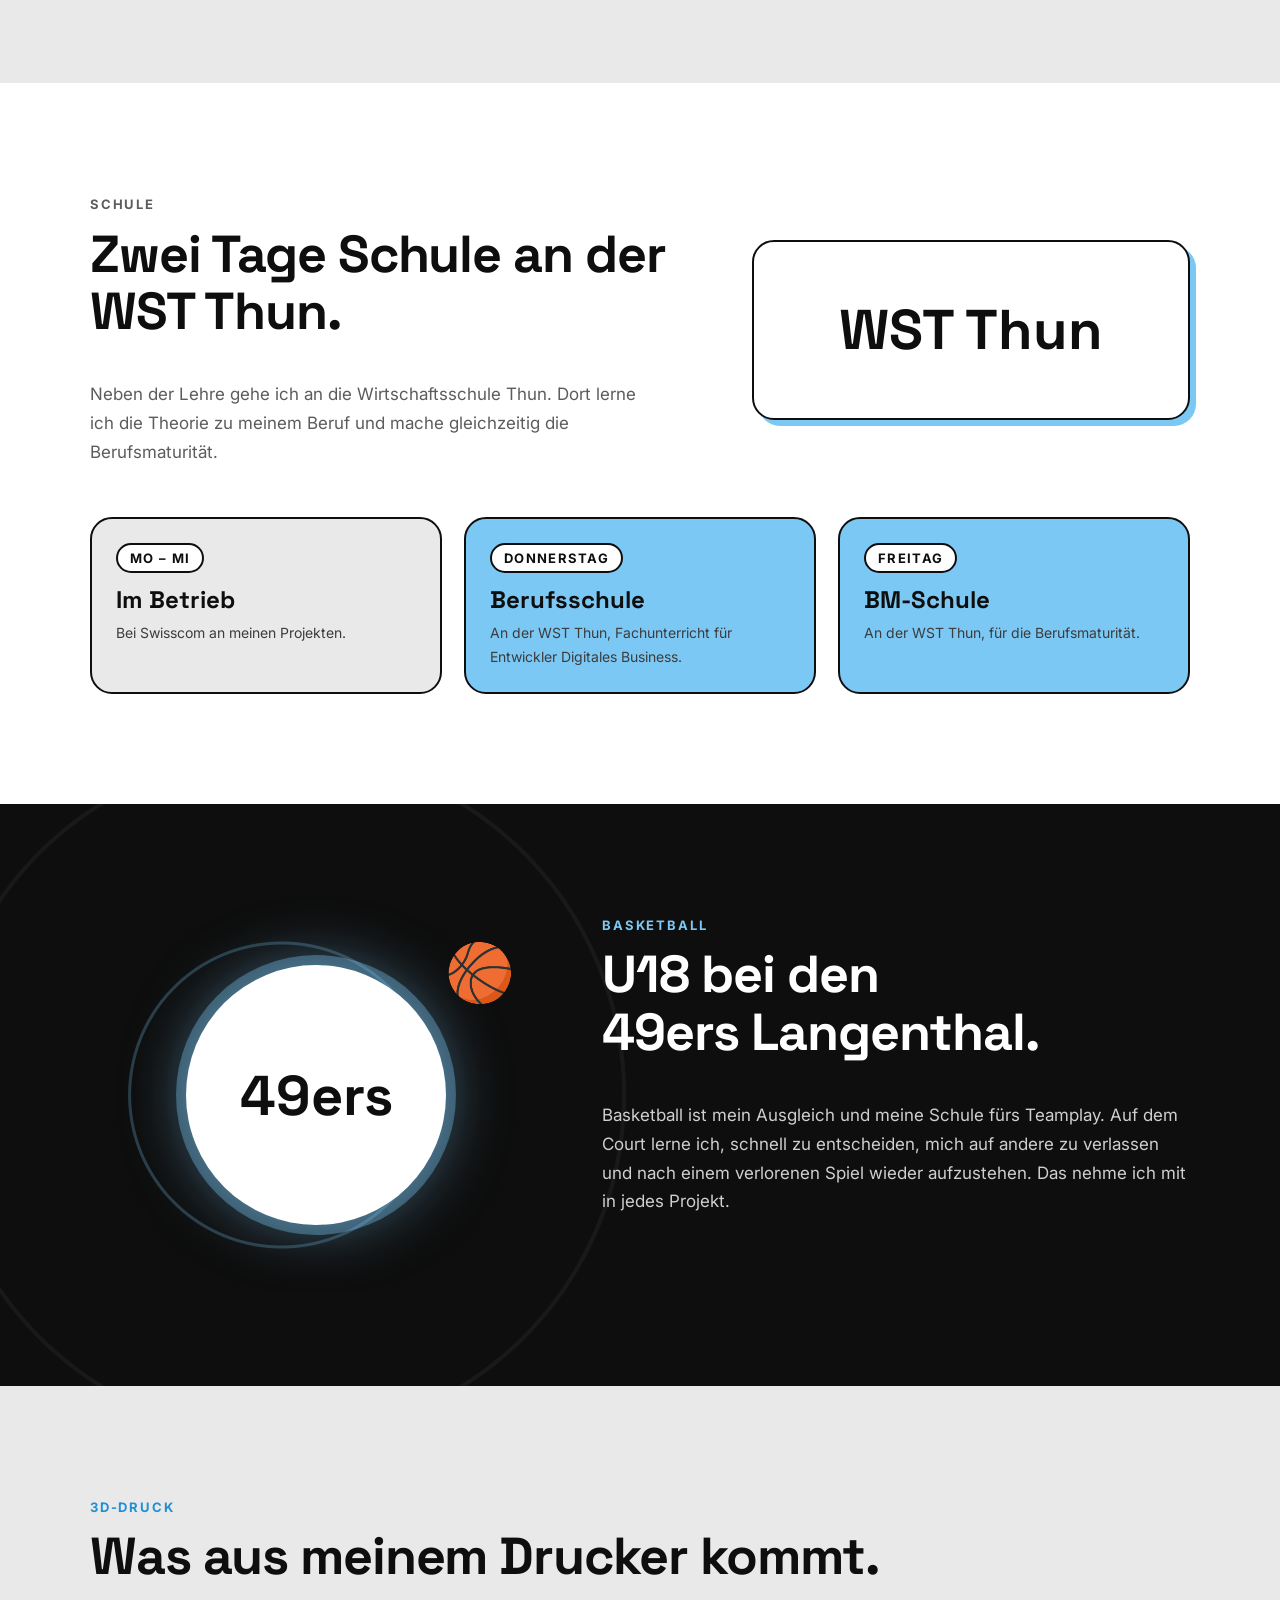
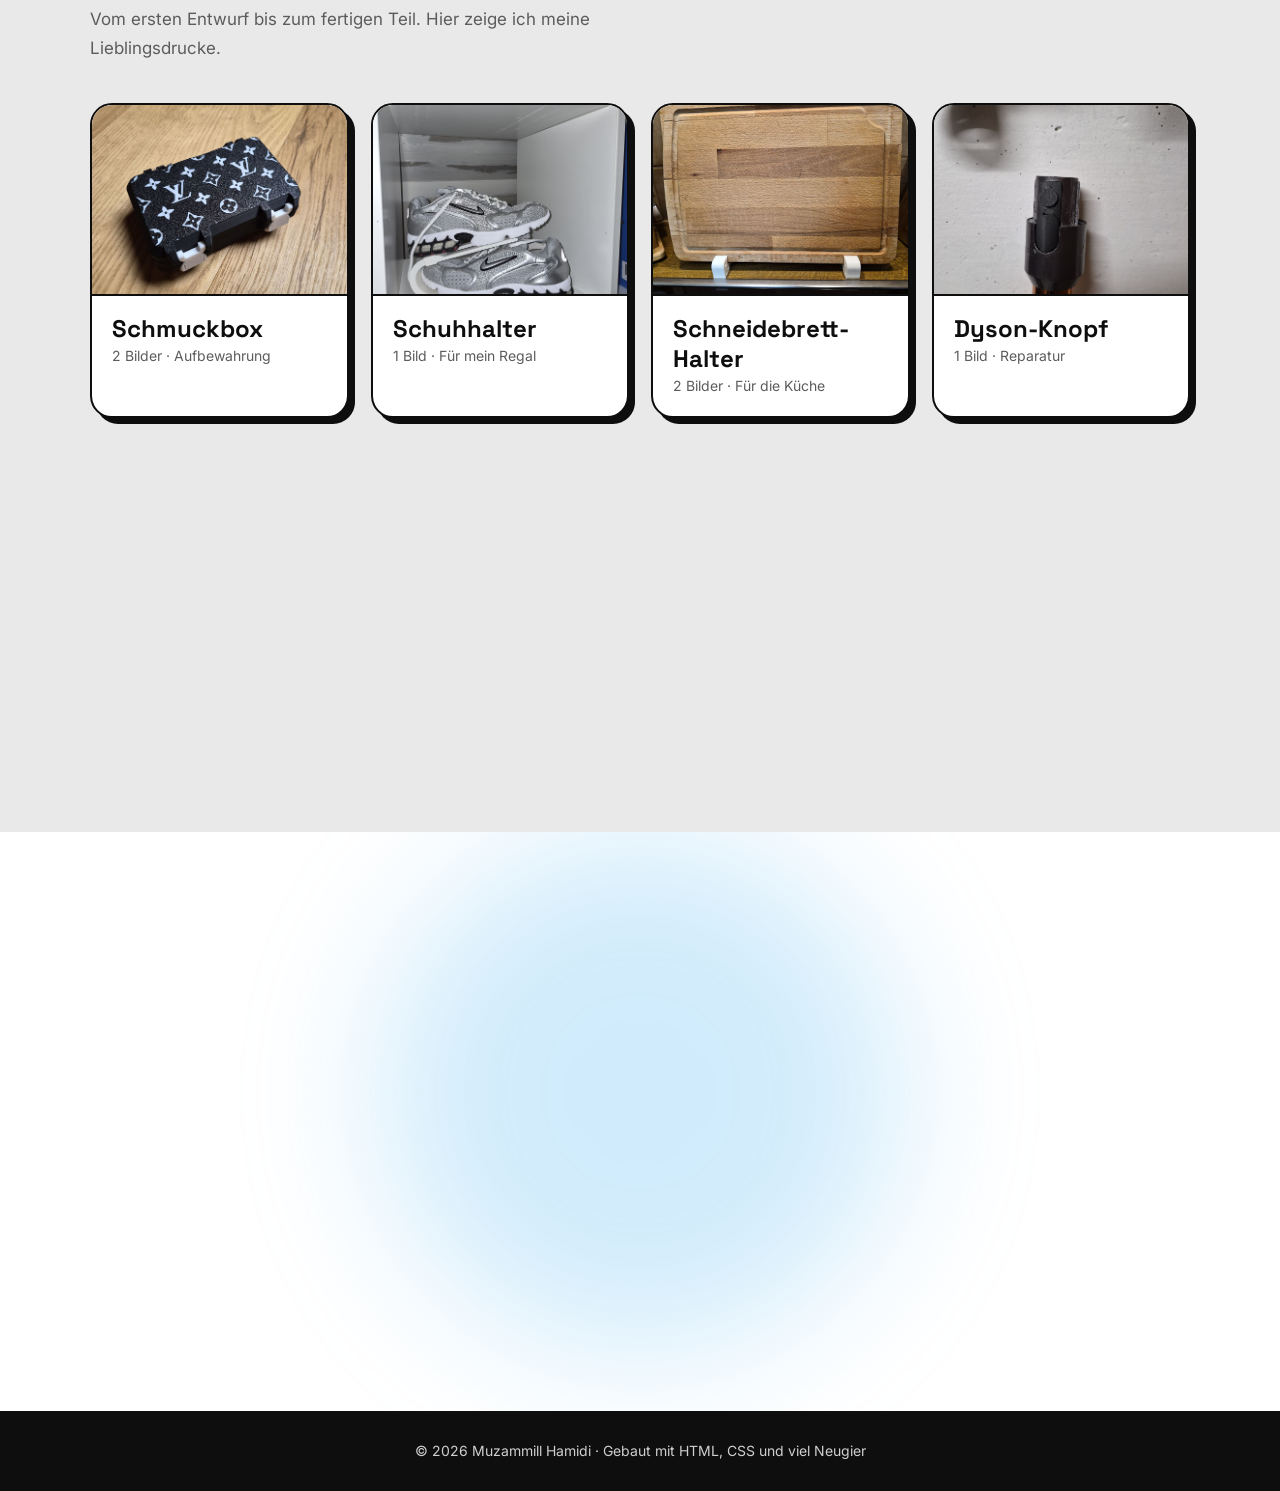
==== commit 35196222: "Dezenten Lebenslauf-Download im Kontaktbereich Co-Authored-By: Claude Opus 5.5 (1M context) <noreply" ====
--- a/index.html
+++ b/index.html
@@ -8,7 +8,7 @@
   <link rel="preconnect" href="https://fonts.googleapis.com">
   <link rel="preconnect" href="https://fonts.gstatic.com" crossorigin>
   <link href="https://fonts.googleapis.com/css2?family=Space+Grotesk:wght@400;500;700&family=Inter:wght@400;500;600&display=swap" rel="stylesheet">
-  <link rel="stylesheet" href="style.css?v=9">
+  <link rel="stylesheet" href="style.css?v=10">
 </head>
 <body class="loading">
 
@@ -306,6 +306,7 @@
         <h2 class="contact__title reveal" data-anim="zoom">Lass uns <span class="mark">reden.</span></h2>
         <p class="lead reveal">Du suchst Verstärkung für ein Projekt oder ein Team? Ich freue mich über deine Nachricht.</p>
         <a href="mailto:muzammill.hamidi@swisscom.com" class="btn btn--big magnetic reveal">muzammill.hamidi@<wbr>swisscom.com</a>
+        <p class="cv-link reveal"><a href="lebenslauf.pdf" download="Lebenslauf-Muzammill-Hamidi.pdf">Lebenslauf als PDF herunterladen ↓</a></p>
       </div>
     </section>
 
@@ -396,6 +397,6 @@
     </div>
   </div>
 
-  <script src="script.js?v=9"></script>
+  <script src="script.js?v=10"></script>
 </body>
 </html>
--- a/style.css
+++ b/style.css
@@ -402,6 +402,9 @@
 .contact { text-align: center; padding: 130px 0; }
 .contact__title { font-size: clamp(36px, 6vw, 64px); line-height: 1.05; letter-spacing: -0.03em; margin-bottom: 20px; }
 .contact .lead { margin: 0 auto 36px; }
+.cv-link { margin-top: 28px; font-size: var(--fs-small); }
+.cv-link a { color: var(--grey-dark); text-decoration: none; opacity: .7; background: linear-gradient(var(--blue), var(--blue)) left bottom / 0 2px no-repeat; transition: opacity .25s, background-size .3s; }
+.cv-link a:hover { opacity: 1; background-size: 100% 2px; }
 
 /* Footer */
 .footer { padding: 28px 0; text-align: center; color: #cfcfcf; font-size: var(--fs-small); background: var(--black); }
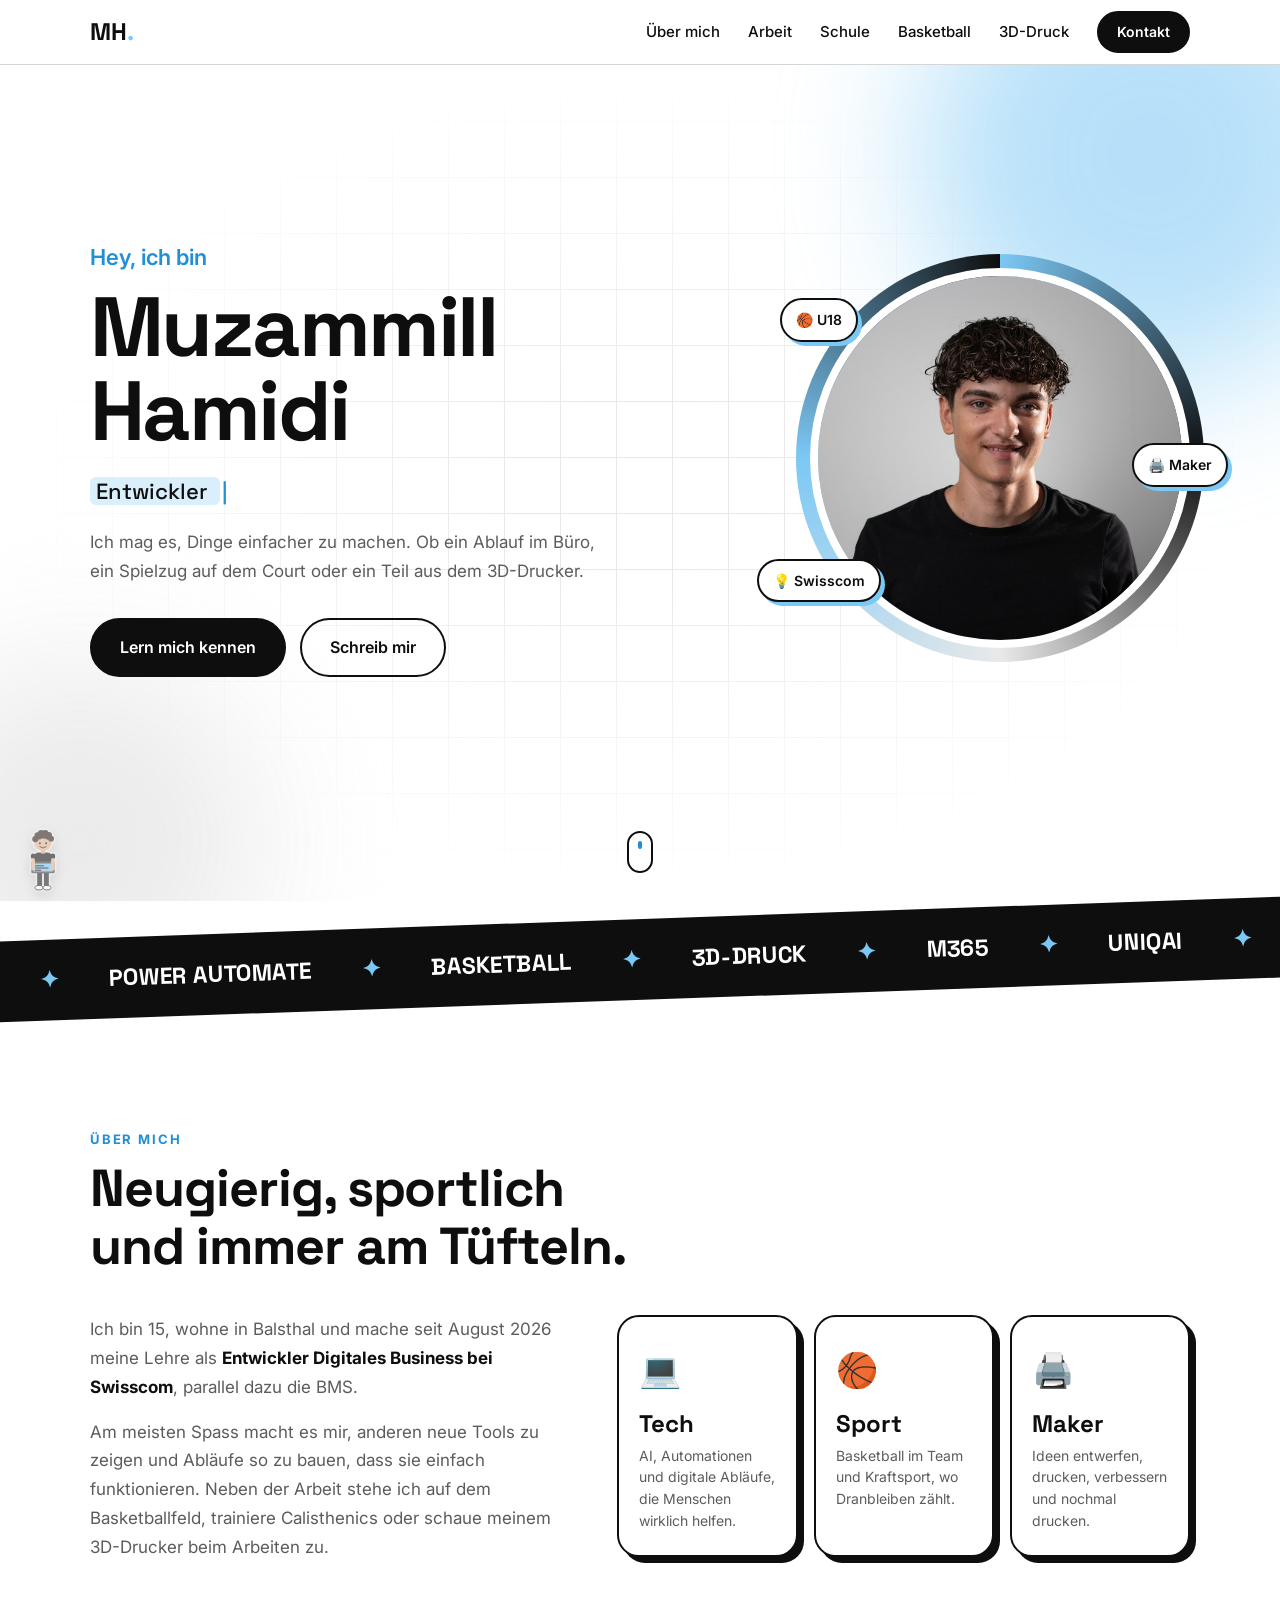
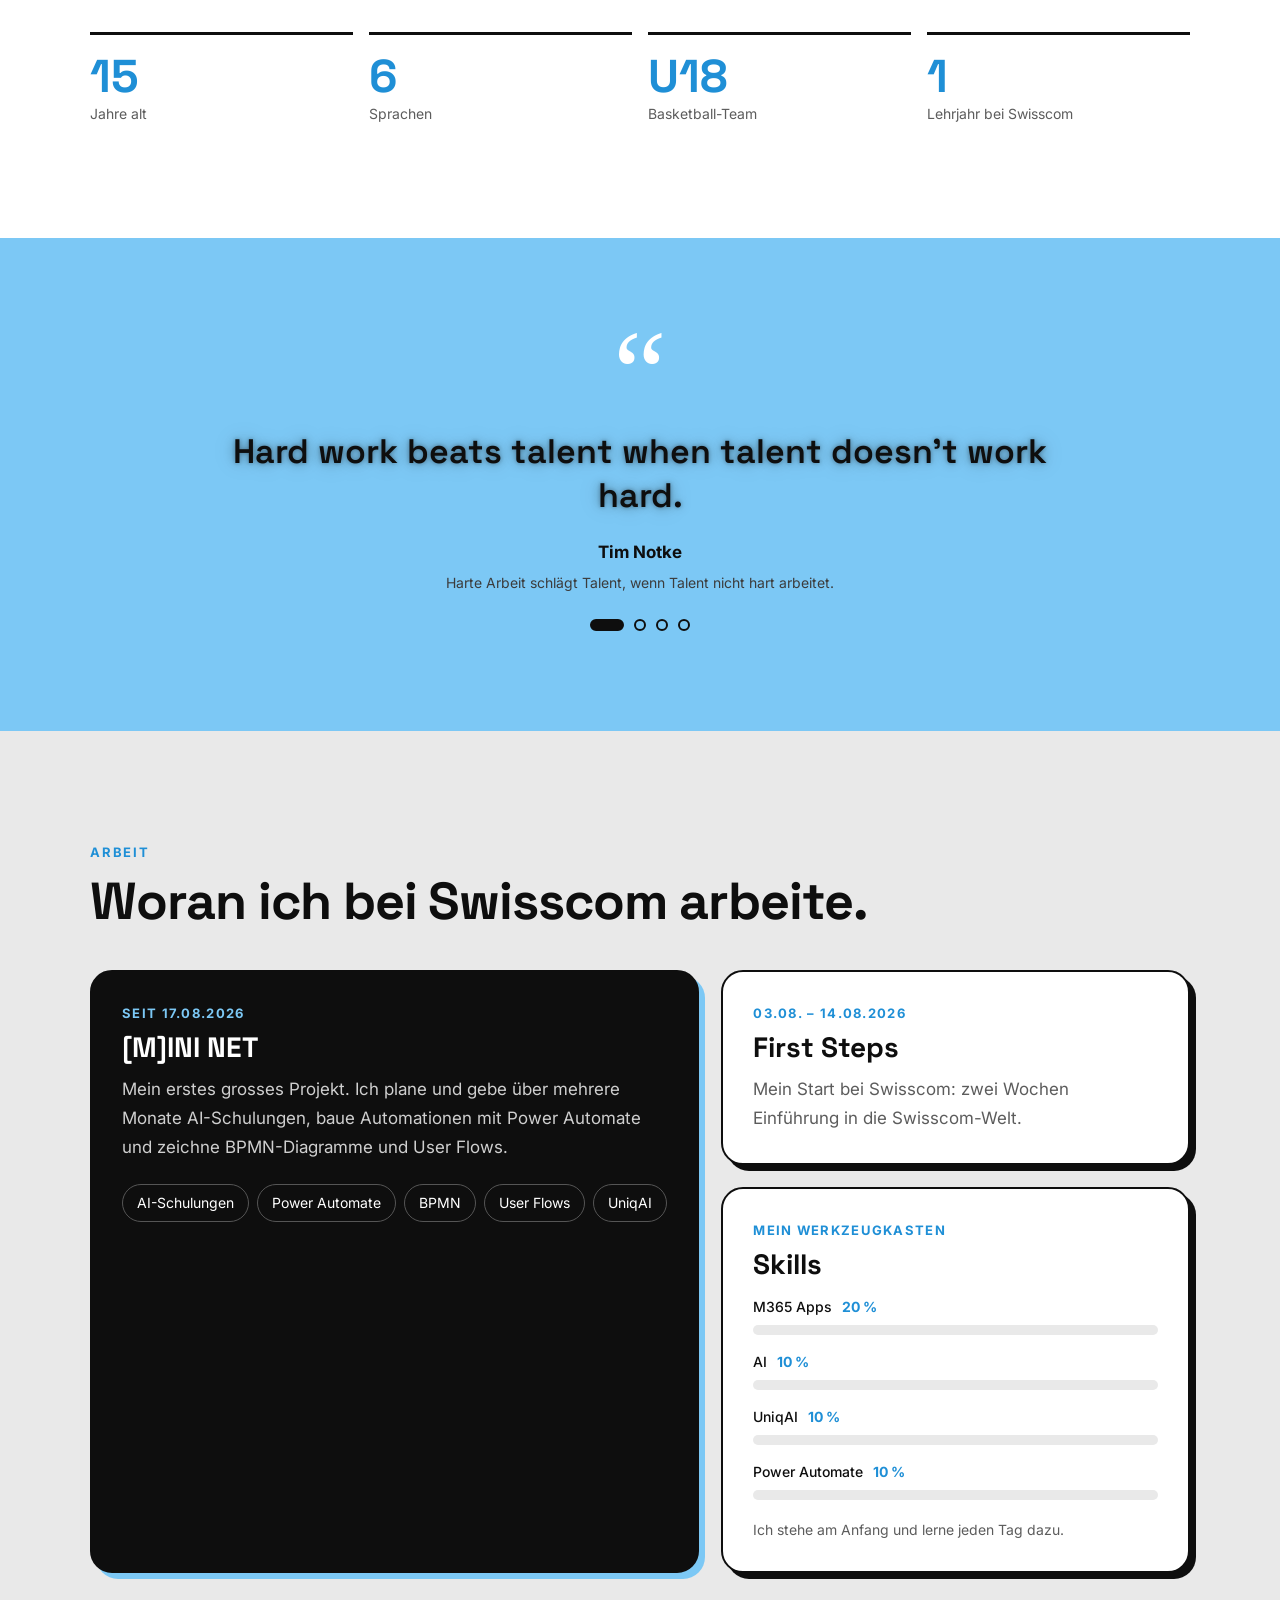
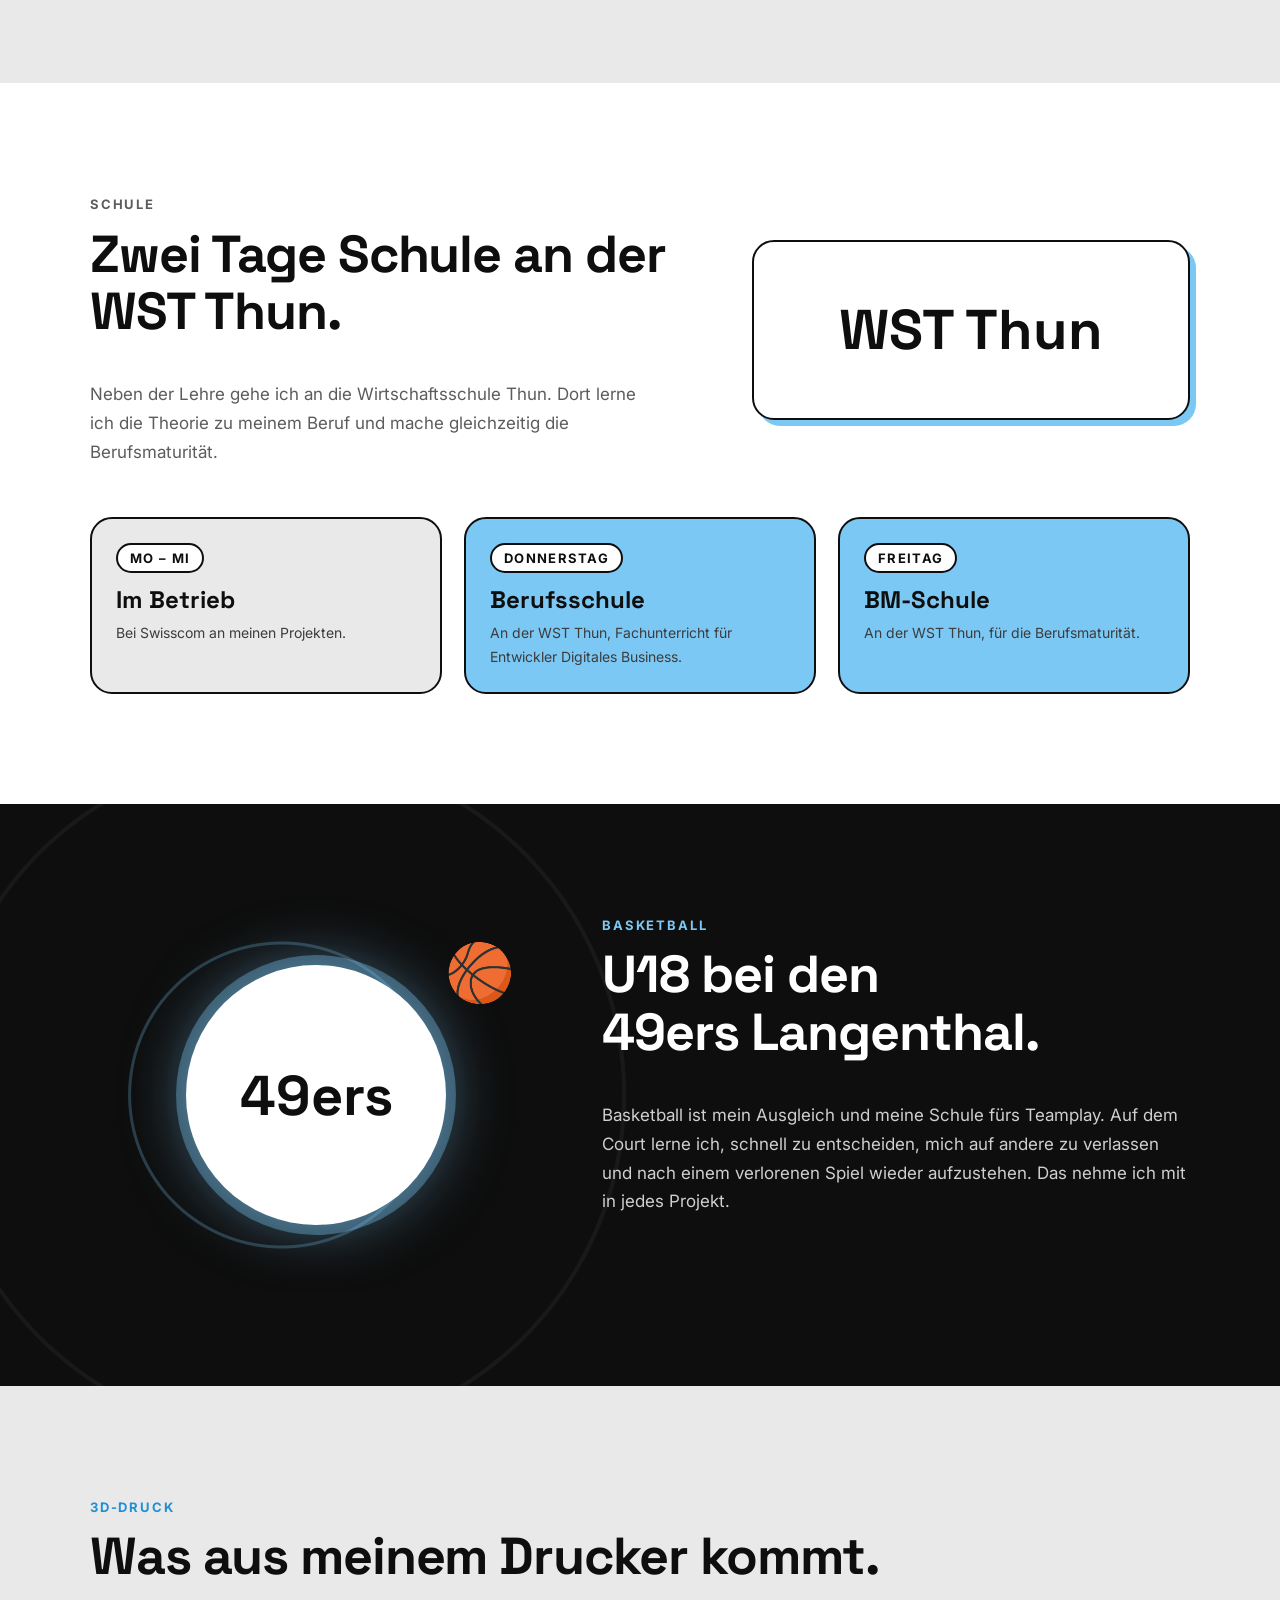
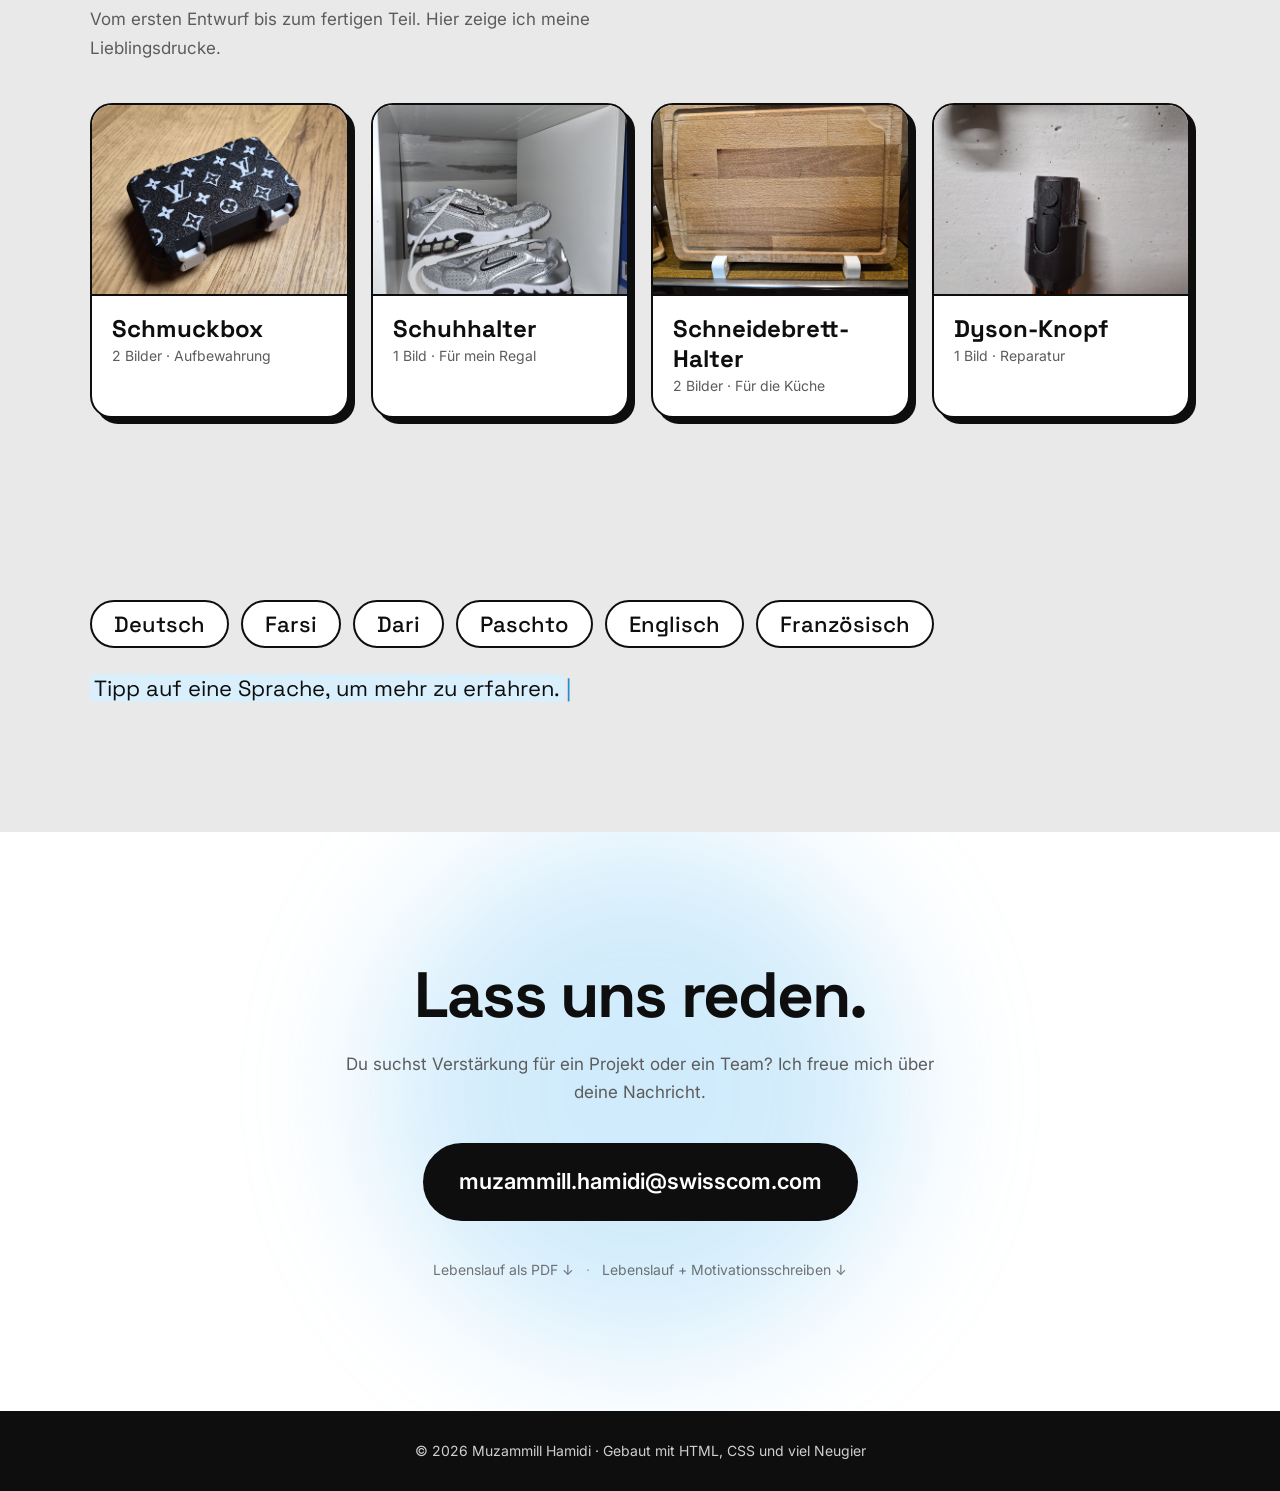
==== commit d61a7ef9: "Zweiter Download: Lebenslauf mit Motivationsschreiben Co-Authored-By: Claude Opus 5.5 (1M context) <" ====
--- a/index.html
+++ b/index.html
@@ -8,7 +8,7 @@
   <link rel="preconnect" href="https://fonts.googleapis.com">
   <link rel="preconnect" href="https://fonts.gstatic.com" crossorigin>
   <link href="https://fonts.googleapis.com/css2?family=Space+Grotesk:wght@400;500;700&family=Inter:wght@400;500;600&display=swap" rel="stylesheet">
-  <link rel="stylesheet" href="style.css?v=10">
+  <link rel="stylesheet" href="style.css?v=11">
 </head>
 <body class="loading">
 
@@ -306,7 +306,7 @@
         <h2 class="contact__title reveal" data-anim="zoom">Lass uns <span class="mark">reden.</span></h2>
         <p class="lead reveal">Du suchst Verstärkung für ein Projekt oder ein Team? Ich freue mich über deine Nachricht.</p>
         <a href="mailto:muzammill.hamidi@swisscom.com" class="btn btn--big magnetic reveal">muzammill.hamidi@<wbr>swisscom.com</a>
-        <p class="cv-link reveal"><a href="lebenslauf.pdf" download="Lebenslauf-Muzammill-Hamidi.pdf">Lebenslauf als PDF herunterladen ↓</a></p>
+        <p class="cv-link reveal"><a href="lebenslauf.pdf" download="Lebenslauf-Muzammill-Hamidi.pdf">Lebenslauf als PDF ↓</a><span aria-hidden="true">·</span><a href="bewerbung.pdf" download="Bewerbung-Muzammill-Hamidi.pdf">Lebenslauf + Motivationsschreiben ↓</a></p>
       </div>
     </section>
 
@@ -397,6 +397,6 @@
     </div>
   </div>
 
-  <script src="script.js?v=10"></script>
+  <script src="script.js?v=11"></script>
 </body>
 </html>
--- a/style.css
+++ b/style.css
@@ -402,7 +402,8 @@
 .contact { text-align: center; padding: 130px 0; }
 .contact__title { font-size: clamp(36px, 6vw, 64px); line-height: 1.05; letter-spacing: -0.03em; margin-bottom: 20px; }
 .contact .lead { margin: 0 auto 36px; }
-.cv-link { margin-top: 28px; font-size: var(--fs-small); }
+.cv-link { margin-top: 28px; font-size: var(--fs-small); display: flex; flex-wrap: wrap; justify-content: center; gap: 6px 12px; color: var(--grey-dark); }
+.cv-link span { opacity: .4; }
 .cv-link a { color: var(--grey-dark); text-decoration: none; opacity: .7; background: linear-gradient(var(--blue), var(--blue)) left bottom / 0 2px no-repeat; transition: opacity .25s, background-size .3s; }
 .cv-link a:hover { opacity: 1; background-size: 100% 2px; }
 
